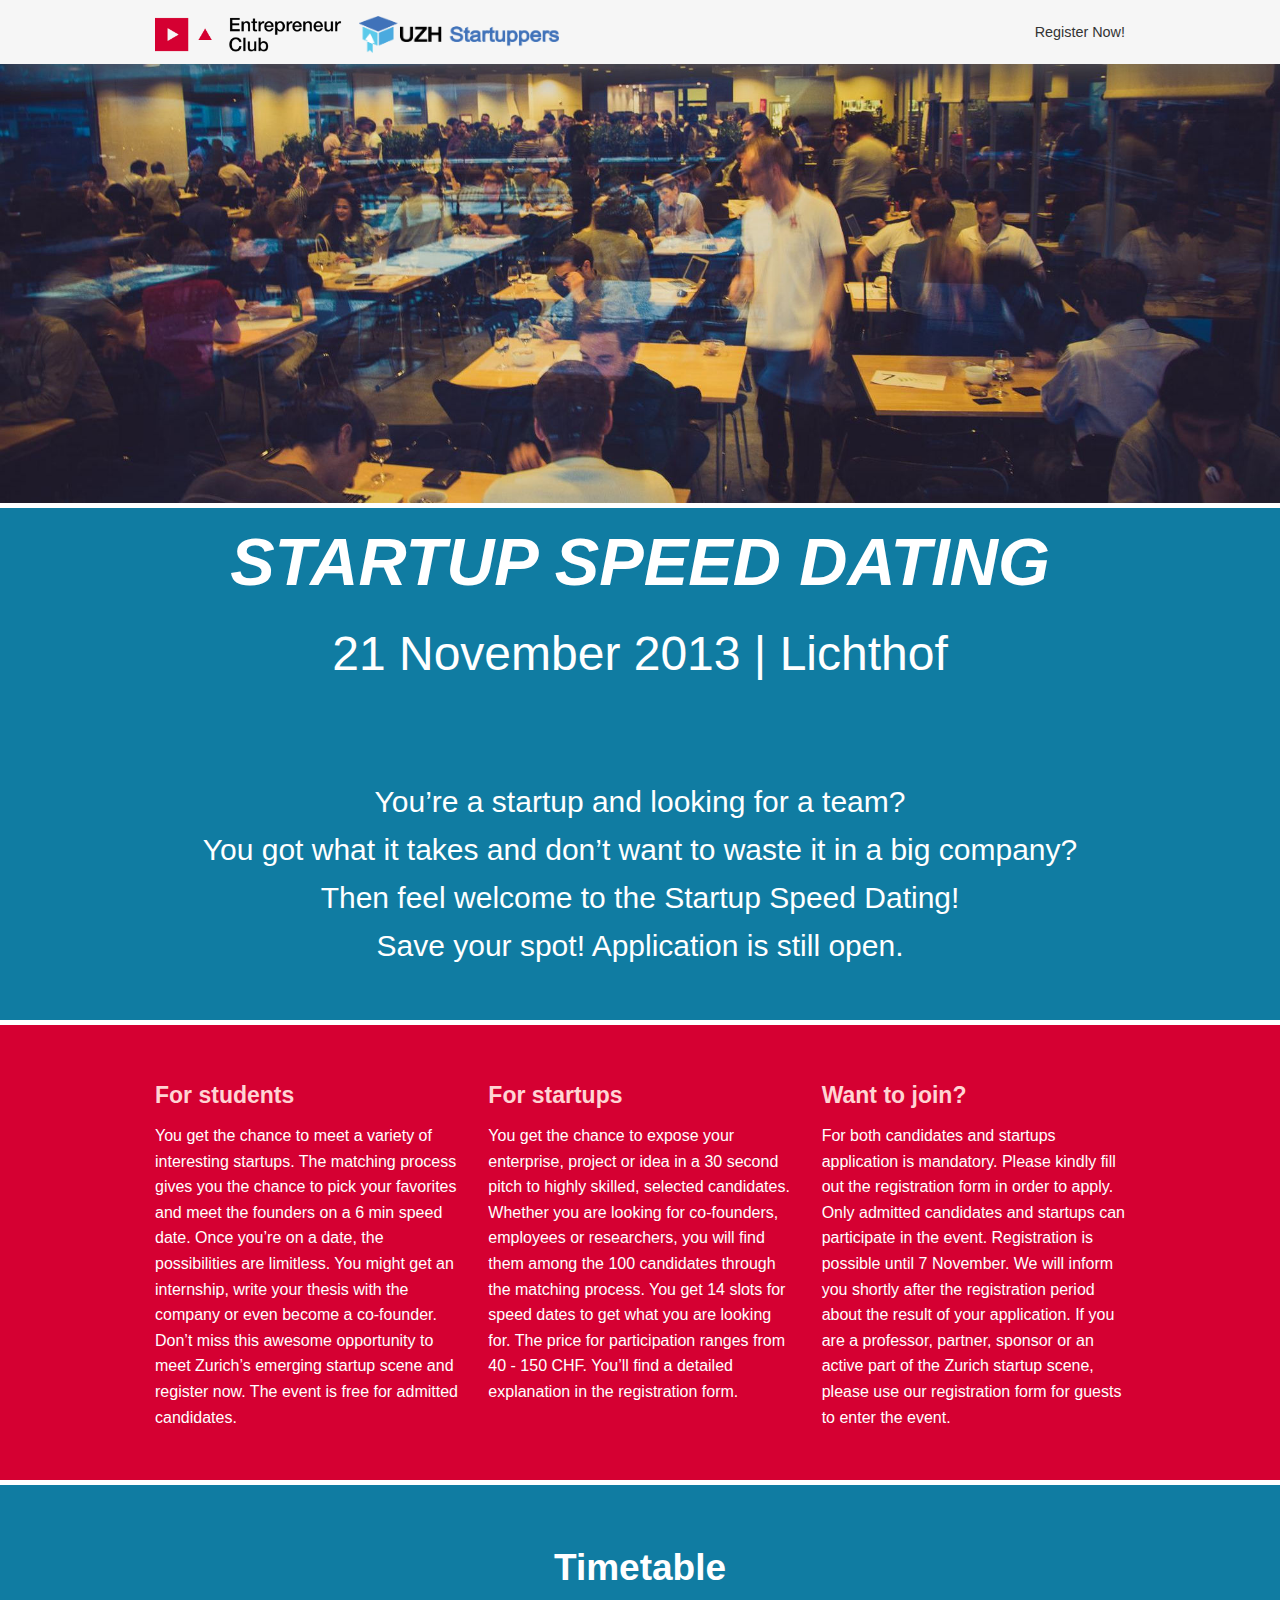
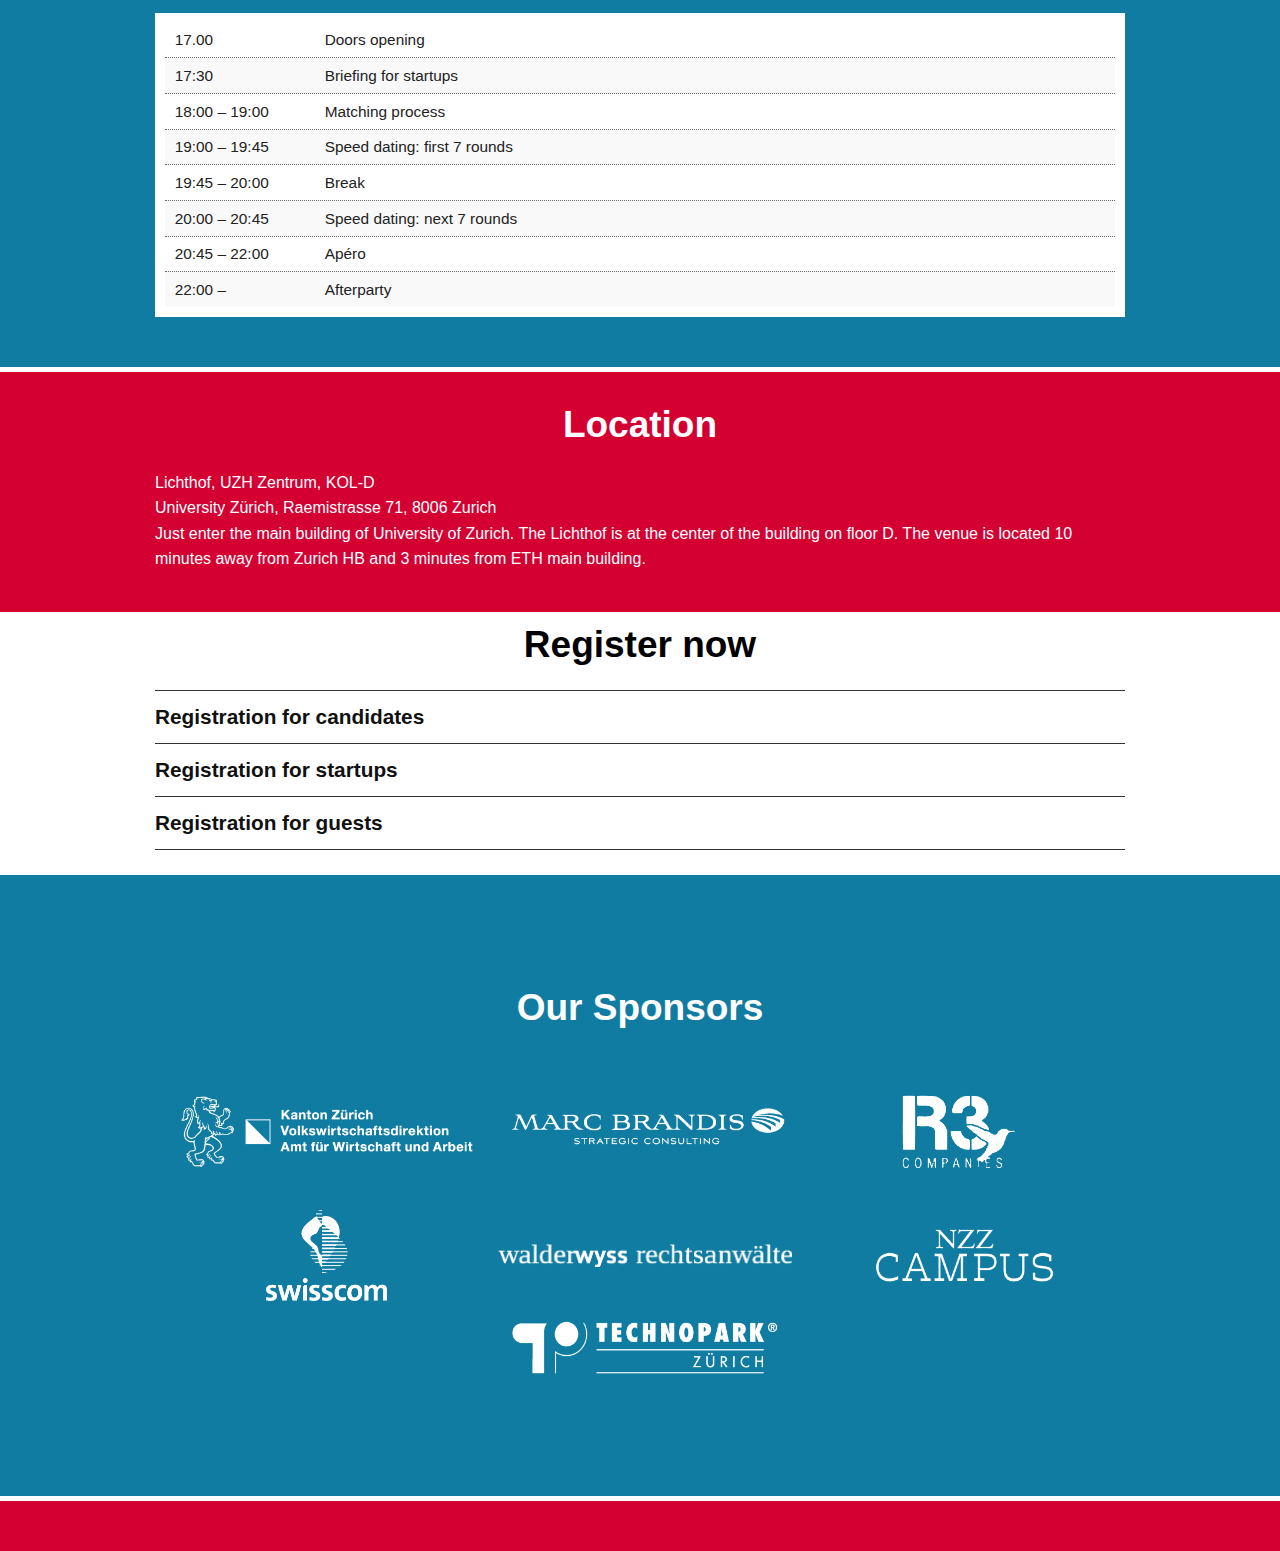
==== Startup Speed Dating.html @ fdf9bfe3 "base - last year's website" ====
<!DOCTYPE html>
<!-- saved from url=(0117)file://localhost/Users/nkobyshev/Documents/Development/Startup%20Speed%20Dating/Website/Startup%20Speed%20Dating.html -->
<html lang="en" class="skrollr skrollr-desktop"><head><meta http-equiv="Content-Type" content="text/html; charset=UTF-8">
	<meta charset="UTF-8">
	<title>Startup Speed Dating</title>
    <meta name="viewport" content="width=device-width, initial-scale=1">
    <link href="./files/css" rel="stylesheet" type="text/css">

	  <link href="./files/style.css" media="screen, projection" rel="stylesheet" type="text/css">
	  <link href="./files/screen.css" media="screen, projection" rel="stylesheet" type="text/css">
  <link href="./files/print.css" media="print" rel="stylesheet" type="text/css">
  <!--[if IE]>
      <link href="/stylesheets/ie.css" media="screen, projection" rel="stylesheet" type="text/css" />
  <![endif]-->

</head>
<body class="red-background">
    <div class="fixed" id="mainmenu-row-gray">
        <div class="row">
            <div class="large-12 columns">
                <nav class="top-bar gray-background one-line-menu">
	                <!--ul class="top-menu-grid small-block-grid-2"-->
	                <div class="top-menu-grid">
		                <ul>
							<li><h1><a href="http://www.entrepreneur-club.org/"><img class="logo" src="./files/logo.png" alt=""></a></h1></li>
							<li><h1><a href="http://www.uzh-startuppers.ch/"><img class="logo" src="./files/SU_Logo_new.png" alt=""></a></h1></li>
		                </ul>
	            	</div>
	            <!--section class="top-bar-section"-->
	                <ul class="right" id="scrolltomenu">
	                    <li>
	                    	<a href="#register">Register Now!</a>
	                    </li>
	                </ul>
	                <!--/section-->
            	</nav>
        	</div>
        </div>
    </div>
	<div class="teaser red-background">
	</div>


	<div class="superrow">
		<img src="files/ssd_cropped.jpg" width=100% alt="SSD photo">
		<div class="large-12 columns">
			<div class="title">
				<h1 style="font-size:50pt"><i>Startup Speed Dating</i></h1>
			</div>
			<div class="date">
				21 November 2013 | Lichthof
			</div>
		</div>
	</div>
	<div class="superrow teasing-more-super">
		<div class="row teasing-more blue-background">
			<div class="large-12 columns">
				<p>
					You’re a startup and looking for a team?<br>
					You got what it takes and don’t want to waste it in a big company?<br>
					Then feel welcome to the Startup Speed Dating!<br>
					Save your spot! Application is still open.
				</p>
			</div>
		</div>
	</div>
	<div class="row explanation-row">
			<div class="large-4 columns">
				<h4>For students</h4>
				<p>You get the chance to meet a variety of interesting startups. The matching process gives you the chance to pick your favorites and meet the founders on a 6 min speed date. Once you’re on a date, the possibilities are limitless. You might get an internship, write your thesis with the company or even become a co-founder. Don’t miss this awesome opportunity to meet Zurich’s emerging startup scene and register now. The event is free for admitted candidates.
				</p>
			</div>
			<div class="large-4 columns">
				<h4>For startups</h4>
				<p>
					You get the chance to expose your enterprise, project or idea in a 30 second pitch to highly skilled, selected candidates. Whether you are looking for co-founders, employees or researchers, you will find them among the 100 candidates through the matching process. You get 14 slots for speed dates to get what you are looking for. The price for participation ranges from 40 - 150 CHF. You’ll find a detailed explanation in the registration form.
				</p>
			</div>
			<div class="large-4 columns"><h4>Want to join?</h4>
				<p>
					For both candidates and startups application is mandatory. Please kindly fill out the registration form in order to apply. Only admitted candidates and startups can participate in the event. Registration is possible until 7 November. We will inform you shortly after the registration period about the result of your application. If you are a professor, partner, sponsor or an active part of the Zurich startup scene, please use our registration form for guests to enter the event.
				</p>
			</div>
	</div>

	<div class="superrow row-blue timetable">
		<div class="row">
		<div class="large-12 columns"><h2>Timetable</h2></div>
			<div class="large-12 columns">
				<table class="timetable-table">
					<tbody>		
						<tr><td>17.00</td><td>Doors opening</td></tr>
						<tr><td>17:30</td><td>Briefing for startups</td></tr>
						<tr><td>18:00 &ndash; 19:00</td><td>Matching process</td></tr>
						<tr><td>19:00 &ndash; 19:45</td><td>Speed dating: first 7 rounds</td></tr>
						<tr><td>19:45 &ndash; 20:00</td><td>Break</td></tr>
						<tr><td>20:00 &ndash; 20:45</td><td>Speed dating: next 7 rounds</td></tr>
						<tr><td>20:45 &ndash; 22:00</td><td>Apéro</td></tr>
						<tr><td>22:00 &ndash;</td><td>Afterparty</td></tr>
					</tbody>
				</table>
			</div>
		</div>
	</div>
	<div class="row timetable-row">
		<div class="large-12 columns">
			<h2>
				Location
			</h2>
			<p>
				Lichthof, UZH Zentrum, KOL-D<br>
				University Zürich, Raemistrasse 71, 8006 Zurich<br>
				Just enter the main building of University of Zurich. The Lichthof is at the center of the building on floor D. The venue is located 10 minutes away from Zurich HB and 3 minutes from ETH main building.

			</p>
		</div>
	</div>

    <section class="events-section register-super" id="events">
        <div class="row" id="register">
            <div class="large-12 columns ">
                <h2>Register now</h2>
            </div>
            <div class="large-12 columns">
                <ul class="events-nav" id="events-accordion">
                    <li>
                        <a href="#" class="toggle">
                            Registration for candidates<span class="entypo-right-open-big right"></span>
                        </a>
                        <div class="event-description large-12">
                            <iframe src="https://docs.google.com/forms/d/10zss_IvpJaOxNbuhpVlUQ2aslgVlmh44h9sASKA6pPc/viewform?embedded=true" width="100%" height="900" frameborder="0" marginheight="0" marginwidth="0">Loading...</iframe>
                        </div>
                    </li>
                    <li>
                        <a href="#" class="toggle">
                            Registration for startups<span class="entypo-right-open-big right"></span>
                        </a>
                        <div class="event-description large-12">
                            <iframe src="https://docs.google.com/forms/d/1XkVArkl1pDTIP8gUMyYRKeR48_FsV2j8qcrJqpVw-xs/viewform?embedded=true" width="100%" height="900" frameborder="0" marginheight="0" marginwidth="0">Loading...</iframe>
                        </div>
                    </li>
                    <li>
                        <a href="#" class="toggle">
                            Registration for guests<span class="entypo-right-open-big right"></span>
                        </a>
                        <div class="event-description large-12">
                            <iframe src="https://docs.google.com/forms/d/1jUVymLSJpZ0o6F2Ok78H2ZUnIYTDpMO6RHw9jpWua1U/viewform?embedded=true" width="100%" height="900" frameborder="0" marginheight="0" marginwidth="0">Loading...</iframe>
                        </div>
                    </li>
                </ul>
            </div>
        </div>
    </section>
	<div class="sponsors superrow blue-background">
		<div class="row ">
				<div class="large-12 columns">
					<h2>Our Sponsors</h2>
<!-- 					<ul class="large-grid-3 small-block-grid-3 logos-aligned">
						<li><img src="./files/Standortförderung_Logo_white.png" alt=""></li>
						<li><img src="./files/Marc_Brandis_white.png" alt=""></li>
						<li><img src="./files/R-3-companies_white.png" alt=""></li>
						<li><img src="./files/swisscom_white.png" alt=""></li>
						<li><img src="./files/walderwyss_white.png" alt=""></li>
						<li><img src="./files/NZZ_Campus_white.png" alt=""></li>
						<li><img src="./files/Technopark.png" alt=""></li>
					</ul> -->
					<div>
						<table class="simple-table">
						<tr>
						<td><img src="./files/Standortfoerderung_Logo_white.png" alt=""></td>
						<td><img src="./files/Marc_Brandis_white.png" alt=""></td>
						<td><img width="40%" src="./files/R-3-companies_white.png" alt=""></td>
						</tr>
						<tr>
						<td><img width="40%" src="./files/swisscom_white.png" alt=""></td>
						<td><img src="./files/walderwyss_white.png" alt=""></td>
						<td><img src="./files/NZZ_Campus_white.png" alt=""></td>
						</tr>
						<tr>
						<td></td>
						<td><img src="./files/Technopark.png" alt=""></td>
						<td></td>
						</tr>
						</table>
					</div>
				</div>
			</div>
	</div>

    <script type="text/javascript" src="./files/skrollr.min.js"></script>
    <script type="text/javascript" src="./files/jquery.js"></script>
    <script type="text/javascript" src="./files/foundation.js"></script>
    <script type="text/javascript" src="./files/foundation.topbar.js"></script>
    <script type="text/javascript" src="./files/tipsy.js"></script>
    <script type="text/javascript">
    $(document).ready(function() {
	    // var s = skrollr.init();
	    $(document).foundation();
    });
    $(".startup-block").tipsy();
	$(document).ready(function() {
	    var allPanels = $("#events-accordion .event-description").hide();
	    var scrollkeeperblocker = false;
	    $("#events-accordion li a.toggle").click(function(e) {       
	        $(".event-description", $(this).parent()).slideToggle();
	        return false;
	    });
	});
    </script>

<footer>
</footer>

</body>
</html>
---- files/style.css ----
@import url(http://weloveiconfonts.com/api/?family=entypo);
/* line 241, ../sass/foundation/scss/foundation/components/_global.scss */
*,
*:before,
*:after {
  -moz-box-sizing: border-box;
  -webkit-box-sizing: border-box;
  box-sizing: border-box;
}

/* line 246, ../sass/foundation/scss/foundation/components/_global.scss */
html,
body {
  font-size: 100%;
}

.simple-table td {
  width: 33%;
}

/* line 249, ../sass/foundation/scss/foundation/components/_global.scss */
body {
  background: white;
  color: #222222;
  padding: 0;
  margin: 0;
  font-family: "Source Sans Pro", Helvetica, Arial, sans-serif;
  font-weight: normal;
  font-style: normal;
  line-height: 1;
  position: relative;
  cursor: default;
}

/* line 262, ../sass/foundation/scss/foundation/components/_global.scss */
a:hover {
  cursor: pointer;
}

/* line 265, ../sass/foundation/scss/foundation/components/_global.scss */
a:focus {
  outline: none;
}

/* line 270, ../sass/foundation/scss/foundation/components/_global.scss */
img,
object,
embed {
  max-width: 100%;
  height: auto;
}

/* line 273, ../sass/foundation/scss/foundation/components/_global.scss */
object,
embed {
  height: 100%;
}

/* line 274, ../sass/foundation/scss/foundation/components/_global.scss */
img {
  -ms-interpolation-mode: bicubic;
}

/* line 280, ../sass/foundation/scss/foundation/components/_global.scss */
#map_canvas img,
#map_canvas embed,
#map_canvas object,
.map_canvas img,
.map_canvas embed,
.map_canvas object {
  max-width: none !important;
}

/* line 285, ../sass/foundation/scss/foundation/components/_global.scss */
.left {
  float: left !important;
}

/* line 286, ../sass/foundation/scss/foundation/components/_global.scss */
.right {
  float: right !important;
}

/* line 287, ../sass/foundation/scss/foundation/components/_global.scss */
.text-left {
  text-align: left !important;
}

/* line 288, ../sass/foundation/scss/foundation/components/_global.scss */
.text-right {
  text-align: right !important;
}

/* line 289, ../sass/foundation/scss/foundation/components/_global.scss */
.text-center {
  text-align: center !important;
}

/* line 290, ../sass/foundation/scss/foundation/components/_global.scss */
.text-justify {
  text-align: justify !important;
}

/* line 291, ../sass/foundation/scss/foundation/components/_global.scss */
.hide {
  display: none;
}

/* line 297, ../sass/foundation/scss/foundation/components/_global.scss */
.antialiased {
  -webkit-font-smoothing: antialiased;
}

/* line 300, ../sass/foundation/scss/foundation/components/_global.scss */
img {
  display: inline-block;
  vertical-align: middle;
}

/* line 310, ../sass/foundation/scss/foundation/components/_global.scss */
textarea {
  height: auto;
  min-height: 50px;
}

/* line 313, ../sass/foundation/scss/foundation/components/_global.scss */
select {
  width: 100%;
}

/* Grid HTML Classes */
/* line 116, ../sass/foundation/scss/foundation/components/_grid.scss */
.row {
  width: 100%;
  margin-left: auto;
  margin-right: auto;
  margin-top: 0;
  margin-bottom: 0;
  max-width: 62.5em;
  *zoom: 1;
}
/* line 121, ../sass/foundation/scss/foundation/components/_global.scss */
.row:before, .row:after {
  content: " ";
  display: table;
}
/* line 122, ../sass/foundation/scss/foundation/components/_global.scss */
.row:after {
  clear: both;
}
/* line 121, ../sass/foundation/scss/foundation/components/_grid.scss */
.row.collapse .column,
.row.collapse .columns {
  position: relative;
  padding-left: 0;
  padding-right: 0;
  float: left;
}
/* line 124, ../sass/foundation/scss/foundation/components/_grid.scss */
.row .row {
  width: auto;
  margin-left: -0.9375em;
  margin-right: -0.9375em;
  margin-top: 0;
  margin-bottom: 0;
  max-width: none;
  *zoom: 1;
}
/* line 121, ../sass/foundation/scss/foundation/components/_global.scss */
.row .row:before, .row .row:after {
  content: " ";
  display: table;
}
/* line 122, ../sass/foundation/scss/foundation/components/_global.scss */
.row .row:after {
  clear: both;
}
/* line 125, ../sass/foundation/scss/foundation/components/_grid.scss */
.row .row.collapse {
  width: auto;
  margin: 0;
  max-width: none;
  *zoom: 1;
}
/* line 121, ../sass/foundation/scss/foundation/components/_global.scss */
.row .row.collapse:before, .row .row.collapse:after {
  content: " ";
  display: table;
}
/* line 122, ../sass/foundation/scss/foundation/components/_global.scss */
.row .row.collapse:after {
  clear: both;
}

/* line 130, ../sass/foundation/scss/foundation/components/_grid.scss */
.column,
.columns {
  position: relative;
  padding-left: 0.9375em;
  padding-right: 0.9375em;
  width: 100%;
  float: left;
}

@media only screen {
  /* line 135, ../sass/foundation/scss/foundation/components/_grid.scss */
  .column,
  .columns {
    position: relative;
    padding-left: 0.9375em;
    padding-right: 0.9375em;
    float: left;
  }

  /* line 138, ../sass/foundation/scss/foundation/components/_grid.scss */
  .small-1 {
    position: relative;
    width: 8.33333%;
  }

  /* line 138, ../sass/foundation/scss/foundation/components/_grid.scss */
  .small-2 {
    position: relative;
    width: 16.66667%;
  }

  /* line 138, ../sass/foundation/scss/foundation/components/_grid.scss */
  .small-3 {
    position: relative;
    width: 25%;
  }

  /* line 138, ../sass/foundation/scss/foundation/components/_grid.scss */
  .small-4 {
    position: relative;
    width: 33.33333%;
  }

  /* line 138, ../sass/foundation/scss/foundation/components/_grid.scss */
  .small-5 {
    position: relative;
    width: 41.66667%;
  }

  /* line 138, ../sass/foundation/scss/foundation/components/_grid.scss */
  .small-6 {
    position: relative;
    width: 50%;
  }

  /* line 138, ../sass/foundation/scss/foundation/components/_grid.scss */
  .small-7 {
    position: relative;
    width: 58.33333%;
  }

  /* line 138, ../sass/foundation/scss/foundation/components/_grid.scss */
  .small-8 {
    position: relative;
    width: 66.66667%;
  }

  /* line 138, ../sass/foundation/scss/foundation/components/_grid.scss */
  .small-9 {
    position: relative;
    width: 75%;
  }

  /* line 138, ../sass/foundation/scss/foundation/components/_grid.scss */
  .small-10 {
    position: relative;
    width: 83.33333%;
  }

  /* line 138, ../sass/foundation/scss/foundation/components/_grid.scss */
  .small-11 {
    position: relative;
    width: 91.66667%;
  }

  /* line 138, ../sass/foundation/scss/foundation/components/_grid.scss */
  .small-12 {
    position: relative;
    width: 100%;
  }

  /* line 142, ../sass/foundation/scss/foundation/components/_grid.scss */
  .small-offset-0 {
    position: relative;
    margin-left: 0%;
  }

  /* line 142, ../sass/foundation/scss/foundation/components/_grid.scss */
  .small-offset-1 {
    position: relative;
    margin-left: 8.33333%;
  }

  /* line 142, ../sass/foundation/scss/foundation/components/_grid.scss */
  .small-offset-2 {
    position: relative;
    margin-left: 16.66667%;
  }

  /* line 142, ../sass/foundation/scss/foundation/components/_grid.scss */
  .small-offset-3 {
    position: relative;
    margin-left: 25%;
  }

  /* line 142, ../sass/foundation/scss/foundation/components/_grid.scss */
  .small-offset-4 {
    position: relative;
    margin-left: 33.33333%;
  }

  /* line 142, ../sass/foundation/scss/foundation/components/_grid.scss */
  .small-offset-5 {
    position: relative;
    margin-left: 41.66667%;
  }

  /* line 142, ../sass/foundation/scss/foundation/components/_grid.scss */
  .small-offset-6 {
    position: relative;
    margin-left: 50%;
  }

  /* line 142, ../sass/foundation/scss/foundation/components/_grid.scss */
  .small-offset-7 {
    position: relative;
    margin-left: 58.33333%;
  }

  /* line 142, ../sass/foundation/scss/foundation/components/_grid.scss */
  .small-offset-8 {
    position: relative;
    margin-left: 66.66667%;
  }

  /* line 142, ../sass/foundation/scss/foundation/components/_grid.scss */
  .small-offset-9 {
    position: relative;
    margin-left: 75%;
  }

  /* line 142, ../sass/foundation/scss/foundation/components/_grid.scss */
  .small-offset-10 {
    position: relative;
    margin-left: 83.33333%;
  }

  /* line 145, ../sass/foundation/scss/foundation/components/_grid.scss */
  [class*="column"] + [class*="column"]:last-child {
    float: right;
  }

  /* line 146, ../sass/foundation/scss/foundation/components/_grid.scss */
  [class*="column"] + [class*="column"].end {
    float: left;
  }

  /* line 149, ../sass/foundation/scss/foundation/components/_grid.scss */
  .column.small-centered,
  .columns.small-centered {
    position: relative;
    margin-left: auto;
    margin-right: auto;
    float: none !important;
  }
}
/* Styles for screens that are atleast 768px; */
@media only screen and (min-width: 768px) {
  /* line 156, ../sass/foundation/scss/foundation/components/_grid.scss */
  .large-1 {
    position: relative;
    width: 8.33333%;
  }

  /* line 156, ../sass/foundation/scss/foundation/components/_grid.scss */
  .large-2 {
    position: relative;
    width: 16.66667%;
  }

  /* line 156, ../sass/foundation/scss/foundation/components/_grid.scss */
  .large-3 {
    position: relative;
    width: 25%;
  }

  /* line 156, ../sass/foundation/scss/foundation/components/_grid.scss */
  .large-4 {
    position: relative;
    width: 33.33333%;
  }

  /* line 156, ../sass/foundation/scss/foundation/components/_grid.scss */
  .large-5 {
    position: relative;
    width: 41.66667%;
  }

  /* line 156, ../sass/foundation/scss/foundation/components/_grid.scss */
  .large-6 {
    position: relative;
    width: 50%;
  }

  /* line 156, ../sass/foundation/scss/foundation/components/_grid.scss */
  .large-7 {
    position: relative;
    width: 58.33333%;
  }

  /* line 156, ../sass/foundation/scss/foundation/components/_grid.scss */
  .large-8 {
    position: relative;
    width: 66.66667%;
  }

  /* line 156, ../sass/foundation/scss/foundation/components/_grid.scss */
  .large-9 {
    position: relative;
    width: 75%;
  }

  /* line 156, ../sass/foundation/scss/foundation/components/_grid.scss */
  .large-10 {
    position: relative;
    width: 83.33333%;
  }

  /* line 156, ../sass/foundation/scss/foundation/components/_grid.scss */
  .large-11 {
    position: relative;
    width: 91.66667%;
  }

  /* line 156, ../sass/foundation/scss/foundation/components/_grid.scss */
  .large-12 {
    position: relative;
    width: 100%;
  }

  /* line 160, ../sass/foundation/scss/foundation/components/_grid.scss */
  .row .large-offset-0 {
    position: relative;
    margin-left: 0%;
  }

  /* line 160, ../sass/foundation/scss/foundation/components/_grid.scss */
  .row .large-offset-1 {
    position: relative;
    margin-left: 8.33333%;
  }

  /* line 160, ../sass/foundation/scss/foundation/components/_grid.scss */
  .row .large-offset-2 {
    position: relative;
    margin-left: 16.66667%;
  }

  /* line 160, ../sass/foundation/scss/foundation/components/_grid.scss */
  .row .large-offset-3 {
    position: relative;
    margin-left: 25%;
  }

  /* line 160, ../sass/foundation/scss/foundation/components/_grid.scss */
  .row .large-offset-4 {
    position: relative;
    margin-left: 33.33333%;
  }

  /* line 160, ../sass/foundation/scss/foundation/components/_grid.scss */
  .row .large-offset-5 {
    position: relative;
    margin-left: 41.66667%;
  }

  /* line 160, ../sass/foundation/scss/foundation/components/_grid.scss */
  .row .large-offset-6 {
    position: relative;
    margin-left: 50%;
  }

  /* line 160, ../sass/foundation/scss/foundation/components/_grid.scss */
  .row .large-offset-7 {
    position: relative;
    margin-left: 58.33333%;
  }

  /* line 160, ../sass/foundation/scss/foundation/components/_grid.scss */
  .row .large-offset-8 {
    position: relative;
    margin-left: 66.66667%;
  }

  /* line 160, ../sass/foundation/scss/foundation/components/_grid.scss */
  .row .large-offset-9 {
    position: relative;
    margin-left: 75%;
  }

  /* line 160, ../sass/foundation/scss/foundation/components/_grid.scss */
  .row .large-offset-10 {
    position: relative;
    margin-left: 83.33333%;
  }

  /* line 160, ../sass/foundation/scss/foundation/components/_grid.scss */
  .row .large-offset-11 {
    position: relative;
    margin-left: 91.66667%;
  }

  /* line 164, ../sass/foundation/scss/foundation/components/_grid.scss */
  .push-1 {
    position: relative;
    left: 8.33333%;
    right: auto;
  }

  /* line 165, ../sass/foundation/scss/foundation/components/_grid.scss */
  .pull-1 {
    position: relative;
    right: 8.33333%;
    left: auto;
  }

  /* line 164, ../sass/foundation/scss/foundation/components/_grid.scss */
  .push-2 {
    position: relative;
    left: 16.66667%;
    right: auto;
  }

  /* line 165, ../sass/foundation/scss/foundation/components/_grid.scss */
  .pull-2 {
    position: relative;
    right: 16.66667%;
    left: auto;
  }

  /* line 164, ../sass/foundation/scss/foundation/components/_grid.scss */
  .push-3 {
    position: relative;
    left: 25%;
    right: auto;
  }

  /* line 165, ../sass/foundation/scss/foundation/components/_grid.scss */
  .pull-3 {
    position: relative;
    right: 25%;
    left: auto;
  }

  /* line 164, ../sass/foundation/scss/foundation/components/_grid.scss */
  .push-4 {
    position: relative;
    left: 33.33333%;
    right: auto;
  }

  /* line 165, ../sass/foundation/scss/foundation/components/_grid.scss */
  .pull-4 {
    position: relative;
    right: 33.33333%;
    left: auto;
  }

  /* line 164, ../sass/foundation/scss/foundation/components/_grid.scss */
  .push-5 {
    position: relative;
    left: 41.66667%;
    right: auto;
  }

  /* line 165, ../sass/foundation/scss/foundation/components/_grid.scss */
  .pull-5 {
    position: relative;
    right: 41.66667%;
    left: auto;
  }

  /* line 164, ../sass/foundation/scss/foundation/components/_grid.scss */
  .push-6 {
    position: relative;
    left: 50%;
    right: auto;
  }

  /* line 165, ../sass/foundation/scss/foundation/components/_grid.scss */
  .pull-6 {
    position: relative;
    right: 50%;
    left: auto;
  }

  /* line 164, ../sass/foundation/scss/foundation/components/_grid.scss */
  .push-7 {
    position: relative;
    left: 58.33333%;
    right: auto;
  }

  /* line 165, ../sass/foundation/scss/foundation/components/_grid.scss */
  .pull-7 {
    position: relative;
    right: 58.33333%;
    left: auto;
  }

  /* line 164, ../sass/foundation/scss/foundation/components/_grid.scss */
  .push-8 {
    position: relative;
    left: 66.66667%;
    right: auto;
  }

  /* line 165, ../sass/foundation/scss/foundation/components/_grid.scss */
  .pull-8 {
    position: relative;
    right: 66.66667%;
    left: auto;
  }

  /* line 164, ../sass/foundation/scss/foundation/components/_grid.scss */
  .push-9 {
    position: relative;
    left: 75%;
    right: auto;
  }

  /* line 165, ../sass/foundation/scss/foundation/components/_grid.scss */
  .pull-9 {
    position: relative;
    right: 75%;
    left: auto;
  }

  /* line 164, ../sass/foundation/scss/foundation/components/_grid.scss */
  .push-10 {
    position: relative;
    left: 83.33333%;
    right: auto;
  }

  /* line 165, ../sass/foundation/scss/foundation/components/_grid.scss */
  .pull-10 {
    position: relative;
    right: 83.33333%;
    left: auto;
  }

  /* line 164, ../sass/foundation/scss/foundation/components/_grid.scss */
  .push-11 {
    position: relative;
    left: 91.66667%;
    right: auto;
  }

  /* line 165, ../sass/foundation/scss/foundation/components/_grid.scss */
  .pull-11 {
    position: relative;
    right: 91.66667%;
    left: auto;
  }

  /* line 169, ../sass/foundation/scss/foundation/components/_grid.scss */
  .column.large-centered,
  .columns.large-centered {
    position: relative;
    margin-left: auto;
    margin-right: auto;
    float: none !important;
  }

  /* line 172, ../sass/foundation/scss/foundation/components/_grid.scss */
  .column.large-uncentered,
  .columns.large-uncentered {
    margin-left: 0;
    margin-right: 0;
    float: left !important;
  }

  /* line 179, ../sass/foundation/scss/foundation/components/_grid.scss */
  .column.large-uncentered.opposite,
  .columns.large-uncentered.opposite {
    float: right !important;
  }
}
/* Foundation Visibility HTML Classes */
/* line 11, ../sass/foundation/scss/foundation/components/_visibility.scss */
.show-for-small,
.show-for-medium-down,
.show-for-large-down {
  display: inherit !important;
}

/* line 17, ../sass/foundation/scss/foundation/components/_visibility.scss */
.show-for-medium,
.show-for-medium-up,
.show-for-large,
.show-for-large-up,
.show-for-xlarge {
  display: none !important;
}

/* line 23, ../sass/foundation/scss/foundation/components/_visibility.scss */
.hide-for-medium,
.hide-for-medium-up,
.hide-for-large,
.hide-for-large-up,
.hide-for-xlarge {
  display: inherit !important;
}

/* line 27, ../sass/foundation/scss/foundation/components/_visibility.scss */
.hide-for-small,
.hide-for-medium-down,
.hide-for-large-down {
  display: none !important;
}

/* Specific visilbity for tables */
/* line 38, ../sass/foundation/scss/foundation/components/_visibility.scss */
table.show-for-small, table.show-for-medium-down, table.show-for-large-down, table.hide-for-medium, table.hide-for-medium-up, table.hide-for-large, table.hide-for-large-up, table.hide-for-xlarge {
  display: table;
}

/* line 48, ../sass/foundation/scss/foundation/components/_visibility.scss */
thead.show-for-small, thead.show-for-medium-down, thead.show-for-large-down, thead.hide-for-medium, thead.hide-for-medium-up, thead.hide-for-large, thead.hide-for-large-up, thead.hide-for-xlarge {
  display: table-header-group !important;
}

/* line 58, ../sass/foundation/scss/foundation/components/_visibility.scss */
tbody.show-for-small, tbody.show-for-medium-down, tbody.show-for-large-down, tbody.hide-for-medium, tbody.hide-for-medium-up, tbody.hide-for-large, tbody.hide-for-large-up, tbody.hide-for-xlarge {
  display: table-row-group !important;
}

/* line 68, ../sass/foundation/scss/foundation/components/_visibility.scss */
tr.show-for-small, tr.show-for-medium-down, tr.show-for-large-down, tr.hide-for-medium, tr.hide-for-medium-up, tr.hide-for-large, tr.hide-for-large-up, tr.hide-for-xlarge {
  display: table-row !important;
}

/* line 79, ../sass/foundation/scss/foundation/components/_visibility.scss */
td.show-for-small, td.show-for-medium-down, td.show-for-large-down, td.hide-for-medium, td.hide-for-medium-up, td.hide-for-large, td.hide-for-large-up, td.hide-for-xlarge,
th.show-for-small,
th.show-for-medium-down,
th.show-for-large-down,
th.hide-for-medium,
th.hide-for-medium-up,
th.hide-for-large,
th.hide-for-large-up,
th.hide-for-xlarge {
  display: table-cell !important;
}

/* Medium Displays: 768px - 1279px */
@media only screen and (min-width: 768px) {
  /* line 85, ../sass/foundation/scss/foundation/components/_visibility.scss */
  .show-for-medium,
  .show-for-medium-up {
    display: inherit !important;
  }

  /* line 87, ../sass/foundation/scss/foundation/components/_visibility.scss */
  .show-for-small {
    display: none !important;
  }

  /* line 89, ../sass/foundation/scss/foundation/components/_visibility.scss */
  .hide-for-small {
    display: inherit !important;
  }

  /* line 92, ../sass/foundation/scss/foundation/components/_visibility.scss */
  .hide-for-medium,
  .hide-for-medium-up {
    display: none !important;
  }

  /* Specific visilbity for tables */
  /* line 98, ../sass/foundation/scss/foundation/components/_visibility.scss */
  table.show-for-medium, table.show-for-medium-up, table.hide-for-small {
    display: table;
  }

  /* line 103, ../sass/foundation/scss/foundation/components/_visibility.scss */
  thead.show-for-medium, thead.show-for-medium-up, thead.hide-for-small {
    display: table-header-group !important;
  }

  /* line 108, ../sass/foundation/scss/foundation/components/_visibility.scss */
  tbody.show-for-medium, tbody.show-for-medium-up, tbody.hide-for-small {
    display: table-row-group !important;
  }

  /* line 113, ../sass/foundation/scss/foundation/components/_visibility.scss */
  tr.show-for-medium, tr.show-for-medium-up, tr.hide-for-small {
    display: table-row !important;
  }

  /* line 119, ../sass/foundation/scss/foundation/components/_visibility.scss */
  td.show-for-medium, td.show-for-medium-up, td.hide-for-small,
  th.show-for-medium,
  th.show-for-medium-up,
  th.hide-for-small {
    display: table-cell !important;
  }
}
/* Large Displays: 1280px - 1440px */
@media only screen and (min-width: 1280px) {
  /* line 126, ../sass/foundation/scss/foundation/components/_visibility.scss */
  .show-for-large,
  .show-for-large-up {
    display: inherit !important;
  }

  /* line 129, ../sass/foundation/scss/foundation/components/_visibility.scss */
  .show-for-medium,
  .show-for-medium-down {
    display: none !important;
  }

  /* line 132, ../sass/foundation/scss/foundation/components/_visibility.scss */
  .hide-for-medium,
  .hide-for-medium-down {
    display: inherit !important;
  }

  /* line 135, ../sass/foundation/scss/foundation/components/_visibility.scss */
  .hide-for-large,
  .hide-for-large-up {
    display: none !important;
  }

  /* Specific visilbity for tables */
  /* line 142, ../sass/foundation/scss/foundation/components/_visibility.scss */
  table.show-for-large, table.show-for-large-up, table.hide-for-medium, table.hide-for-medium-down {
    display: table;
  }

  /* line 148, ../sass/foundation/scss/foundation/components/_visibility.scss */
  thead.show-for-large, thead.show-for-large-up, thead.hide-for-medium, thead.hide-for-medium-down {
    display: table-header-group !important;
  }

  /* line 154, ../sass/foundation/scss/foundation/components/_visibility.scss */
  tbody.show-for-large, tbody.show-for-large-up, tbody.hide-for-medium, tbody.hide-for-medium-down {
    display: table-row-group !important;
  }

  /* line 160, ../sass/foundation/scss/foundation/components/_visibility.scss */
  tr.show-for-large, tr.show-for-large-up, tr.hide-for-medium, tr.hide-for-medium-down {
    display: table-row !important;
  }

  /* line 167, ../sass/foundation/scss/foundation/components/_visibility.scss */
  td.show-for-large, td.show-for-large-up, td.hide-for-medium, td.hide-for-medium-down,
  th.show-for-large,
  th.show-for-large-up,
  th.hide-for-medium,
  th.hide-for-medium-down {
    display: table-cell !important;
  }
}
/* X-Large Displays: 1400px and up */
@media only screen and (min-width: 1440px) {
  /* line 173, ../sass/foundation/scss/foundation/components/_visibility.scss */
  .show-for-xlarge {
    display: inherit !important;
  }

  /* line 176, ../sass/foundation/scss/foundation/components/_visibility.scss */
  .show-for-large,
  .show-for-large-down {
    display: none !important;
  }

  /* line 179, ../sass/foundation/scss/foundation/components/_visibility.scss */
  .hide-for-large,
  .hide-for-large-down {
    display: inherit !important;
  }

  /* line 181, ../sass/foundation/scss/foundation/components/_visibility.scss */
  .hide-for-xlarge {
    display: none !important;
  }

  /* Specific visilbity for tables */
  /* line 187, ../sass/foundation/scss/foundation/components/_visibility.scss */
  table.show-for-xlarge, table.hide-for-large, table.hide-for-large-down {
    display: table;
  }

  /* line 192, ../sass/foundation/scss/foundation/components/_visibility.scss */
  thead.show-for-xlarge, thead.hide-for-large, thead.hide-for-large-down {
    display: table-header-group !important;
  }

  /* line 197, ../sass/foundation/scss/foundation/components/_visibility.scss */
  tbody.show-for-xlarge, tbody.hide-for-large, tbody.hide-for-large-down {
    display: table-row-group !important;
  }

  /* line 202, ../sass/foundation/scss/foundation/components/_visibility.scss */
  tr.show-for-xlarge, tr.hide-for-large, tr.hide-for-large-down {
    display: table-row !important;
  }

  /* line 208, ../sass/foundation/scss/foundation/components/_visibility.scss */
  td.show-for-xlarge, td.hide-for-large, td.hide-for-large-down,
  th.show-for-xlarge,
  th.hide-for-large,
  th.hide-for-large-down {
    display: table-cell !important;
  }
}
/* Orientation targeting */
/* line 215, ../sass/foundation/scss/foundation/components/_visibility.scss */
.show-for-landscape,
.hide-for-portrait {
  display: inherit !important;
}

/* line 217, ../sass/foundation/scss/foundation/components/_visibility.scss */
.hide-for-landscape,
.show-for-portrait {
  display: none !important;
}

/* Specific visilbity for tables */
/* line 222, ../sass/foundation/scss/foundation/components/_visibility.scss */
table.hide-for-landscape, table.show-for-portrait {
  display: table;
}

/* line 226, ../sass/foundation/scss/foundation/components/_visibility.scss */
thead.hide-for-landscape, thead.show-for-portrait {
  display: table-header-group !important;
}

/* line 230, ../sass/foundation/scss/foundation/components/_visibility.scss */
tbody.hide-for-landscape, tbody.show-for-portrait {
  display: table-row-group !important;
}

/* line 234, ../sass/foundation/scss/foundation/components/_visibility.scss */
tr.hide-for-landscape, tr.show-for-portrait {
  display: table-row !important;
}

/* line 239, ../sass/foundation/scss/foundation/components/_visibility.scss */
td.hide-for-landscape, td.show-for-portrait,
th.hide-for-landscape,
th.show-for-portrait {
  display: table-cell !important;
}

@media only screen and (orientation: landscape) {
  /* line 244, ../sass/foundation/scss/foundation/components/_visibility.scss */
  .show-for-landscape,
  .hide-for-portrait {
    display: inherit !important;
  }

  /* line 246, ../sass/foundation/scss/foundation/components/_visibility.scss */
  .hide-for-landscape,
  .show-for-portrait {
    display: none !important;
  }

  /* Specific visilbity for tables */
  /* line 251, ../sass/foundation/scss/foundation/components/_visibility.scss */
  table.show-for-landscape, table.hide-for-portrait {
    display: table;
  }

  /* line 255, ../sass/foundation/scss/foundation/components/_visibility.scss */
  thead.show-for-landscape, thead.hide-for-portrait {
    display: table-header-group !important;
  }

  /* line 259, ../sass/foundation/scss/foundation/components/_visibility.scss */
  tbody.show-for-landscape, tbody.hide-for-portrait {
    display: table-row-group !important;
  }

  /* line 263, ../sass/foundation/scss/foundation/components/_visibility.scss */
  tr.show-for-landscape, tr.hide-for-portrait {
    display: table-row !important;
  }

  /* line 268, ../sass/foundation/scss/foundation/components/_visibility.scss */
  td.show-for-landscape, td.hide-for-portrait,
  th.show-for-landscape,
  th.hide-for-portrait {
    display: table-cell !important;
  }
}
@media only screen and (orientation: portrait) {
  /* line 274, ../sass/foundation/scss/foundation/components/_visibility.scss */
  .show-for-portrait,
  .hide-for-landscape {
    display: inherit !important;
  }

  /* line 276, ../sass/foundation/scss/foundation/components/_visibility.scss */
  .hide-for-portrait,
  .show-for-landscape {
    display: none !important;
  }

  /* Specific visilbity for tables */
  /* line 281, ../sass/foundation/scss/foundation/components/_visibility.scss */
  table.show-for-portrait, table.hide-for-landscape {
    display: table;
  }

  /* line 285, ../sass/foundation/scss/foundation/components/_visibility.scss */
  thead.show-for-portrait, thead.hide-for-landscape {
    display: table-header-group !important;
  }

  /* line 289, ../sass/foundation/scss/foundation/components/_visibility.scss */
  tbody.show-for-portrait, tbody.hide-for-landscape {
    display: table-row-group !important;
  }

  /* line 293, ../sass/foundation/scss/foundation/components/_visibility.scss */
  tr.show-for-portrait, tr.hide-for-landscape {
    display: table-row !important;
  }

  /* line 298, ../sass/foundation/scss/foundation/components/_visibility.scss */
  td.show-for-portrait, td.hide-for-landscape,
  th.show-for-portrait,
  th.hide-for-landscape {
    display: table-cell !important;
  }
}
/* Touch-enabled device targeting */
/* line 303, ../sass/foundation/scss/foundation/components/_visibility.scss */
.show-for-touch {
  display: none !important;
}

/* line 304, ../sass/foundation/scss/foundation/components/_visibility.scss */
.hide-for-touch {
  display: inherit !important;
}

/* line 305, ../sass/foundation/scss/foundation/components/_visibility.scss */
.touch .show-for-touch {
  display: inherit !important;
}

/* line 306, ../sass/foundation/scss/foundation/components/_visibility.scss */
.touch .hide-for-touch {
  display: none !important;
}

/* Specific visilbity for tables */
/* line 309, ../sass/foundation/scss/foundation/components/_visibility.scss */
table.hide-for-touch {
  display: table;
}

/* line 310, ../sass/foundation/scss/foundation/components/_visibility.scss */
.touch table.show-for-touch {
  display: table;
}

/* line 311, ../sass/foundation/scss/foundation/components/_visibility.scss */
thead.hide-for-touch {
  display: table-header-group !important;
}

/* line 312, ../sass/foundation/scss/foundation/components/_visibility.scss */
.touch thead.show-for-touch {
  display: table-header-group !important;
}

/* line 313, ../sass/foundation/scss/foundation/components/_visibility.scss */
tbody.hide-for-touch {
  display: table-row-group !important;
}

/* line 314, ../sass/foundation/scss/foundation/components/_visibility.scss */
.touch tbody.show-for-touch {
  display: table-row-group !important;
}

/* line 315, ../sass/foundation/scss/foundation/components/_visibility.scss */
tr.hide-for-touch {
  display: table-row !important;
}

/* line 316, ../sass/foundation/scss/foundation/components/_visibility.scss */
.touch tr.show-for-touch {
  display: table-row !important;
}

/* line 317, ../sass/foundation/scss/foundation/components/_visibility.scss */
td.hide-for-touch {
  display: table-cell !important;
}

/* line 318, ../sass/foundation/scss/foundation/components/_visibility.scss */
.touch td.show-for-touch {
  display: table-cell !important;
}

/* line 319, ../sass/foundation/scss/foundation/components/_visibility.scss */
th.hide-for-touch {
  display: table-cell !important;
}

/* line 320, ../sass/foundation/scss/foundation/components/_visibility.scss */
.touch th.show-for-touch {
  display: table-cell !important;
}

/* Foundation Block Grids for below small breakpoint */
@media only screen {
  /* line 50, ../sass/foundation/scss/foundation/components/_block-grid.scss */
  [class*="block-grid-"] {
    display: block;
    padding: 0;
    margin: 0 -0.625em;
    *zoom: 1;
  }
  /* line 121, ../sass/foundation/scss/foundation/components/_global.scss */
  [class*="block-grid-"]:before, [class*="block-grid-"]:after {
    content: " ";
    display: table;
  }
  /* line 122, ../sass/foundation/scss/foundation/components/_global.scss */
  [class*="block-grid-"]:after {
    clear: both;
  }
  /* line 27, ../sass/foundation/scss/foundation/components/_block-grid.scss */
  [class*="block-grid-"] > li {
    display: inline;
    height: auto;
    float: left;
    padding: 0 0.625em 1.25em;
  }

  /* line 36, ../sass/foundation/scss/foundation/components/_block-grid.scss */
  .small-block-grid-1 > li {
    width: 100%;
    padding: 0 0.625em 1.25em;
  }
  /* line 40, ../sass/foundation/scss/foundation/components/_block-grid.scss */
  .small-block-grid-1 > li:nth-of-type(n) {
    clear: none;
  }
  /* line 41, ../sass/foundation/scss/foundation/components/_block-grid.scss */
  .small-block-grid-1 > li:nth-of-type(1n+1) {
    clear: both;
  }

  /* line 36, ../sass/foundation/scss/foundation/components/_block-grid.scss */
  .small-block-grid-2 > li {
    width: 50%;
    padding: 0 0.625em 1.25em;
  }
  /* line 40, ../sass/foundation/scss/foundation/components/_block-grid.scss */
  .small-block-grid-2 > li:nth-of-type(n) {
    clear: none;
  }
  /* line 41, ../sass/foundation/scss/foundation/components/_block-grid.scss */
  .small-block-grid-2 > li:nth-of-type(2n+1) {
    clear: both;
  }

  /* line 36, ../sass/foundation/scss/foundation/components/_block-grid.scss */
  .small-block-grid-3 > li {
    width: 33.33333%;
    padding: 0 0.625em 1.25em;
  }
  /* line 40, ../sass/foundation/scss/foundation/components/_block-grid.scss */
  .small-block-grid-3 > li:nth-of-type(n) {
    clear: none;
  }
  /* line 41, ../sass/foundation/scss/foundation/components/_block-grid.scss */
  .small-block-grid-3 > li:nth-of-type(3n+1) {
    clear: both;
  }

  /* line 36, ../sass/foundation/scss/foundation/components/_block-grid.scss */
  .small-block-grid-4 > li {
    width: 25%;
    padding: 0 0.625em 1.25em;
  }
  /* line 40, ../sass/foundation/scss/foundation/components/_block-grid.scss */
  .small-block-grid-4 > li:nth-of-type(n) {
    clear: none;
  }
  /* line 41, ../sass/foundation/scss/foundation/components/_block-grid.scss */
  .small-block-grid-4 > li:nth-of-type(4n+1) {
    clear: both;
  }

  /* line 36, ../sass/foundation/scss/foundation/components/_block-grid.scss */
  .small-block-grid-5 > li {
    width: 20%;
    padding: 0 0.625em 1.25em;
  }
  /* line 40, ../sass/foundation/scss/foundation/components/_block-grid.scss */
  .small-block-grid-5 > li:nth-of-type(n) {
    clear: none;
  }
  /* line 41, ../sass/foundation/scss/foundation/components/_block-grid.scss */
  .small-block-grid-5 > li:nth-of-type(5n+1) {
    clear: both;
  }

  /* line 36, ../sass/foundation/scss/foundation/components/_block-grid.scss */
  .small-block-grid-6 > li {
    width: 16.66667%;
    padding: 0 0.625em 1.25em;
  }
  /* line 40, ../sass/foundation/scss/foundation/components/_block-grid.scss */
  .small-block-grid-6 > li:nth-of-type(n) {
    clear: none;
  }
  /* line 41, ../sass/foundation/scss/foundation/components/_block-grid.scss */
  .small-block-grid-6 > li:nth-of-type(6n+1) {
    clear: both;
  }

  /* line 36, ../sass/foundation/scss/foundation/components/_block-grid.scss */
  .small-block-grid-7 > li {
    width: 14.28571%;
    padding: 0 0.625em 1.25em;
  }
  /* line 40, ../sass/foundation/scss/foundation/components/_block-grid.scss */
  .small-block-grid-7 > li:nth-of-type(n) {
    clear: none;
  }
  /* line 41, ../sass/foundation/scss/foundation/components/_block-grid.scss */
  .small-block-grid-7 > li:nth-of-type(7n+1) {
    clear: both;
  }

  /* line 36, ../sass/foundation/scss/foundation/components/_block-grid.scss */
  .small-block-grid-8 > li {
    width: 12.5%;
    padding: 0 0.625em 1.25em;
  }
  /* line 40, ../sass/foundation/scss/foundation/components/_block-grid.scss */
  .small-block-grid-8 > li:nth-of-type(n) {
    clear: none;
  }
  /* line 41, ../sass/foundation/scss/foundation/components/_block-grid.scss */
  .small-block-grid-8 > li:nth-of-type(8n+1) {
    clear: both;
  }

  /* line 36, ../sass/foundation/scss/foundation/components/_block-grid.scss */
  .small-block-grid-9 > li {
    width: 11.11111%;
    padding: 0 0.625em 1.25em;
  }
  /* line 40, ../sass/foundation/scss/foundation/components/_block-grid.scss */
  .small-block-grid-9 > li:nth-of-type(n) {
    clear: none;
  }
  /* line 41, ../sass/foundation/scss/foundation/components/_block-grid.scss */
  .small-block-grid-9 > li:nth-of-type(9n+1) {
    clear: both;
  }

  /* line 36, ../sass/foundation/scss/foundation/components/_block-grid.scss */
  .small-block-grid-10 > li {
    width: 10%;
    padding: 0 0.625em 1.25em;
  }
  /* line 40, ../sass/foundation/scss/foundation/components/_block-grid.scss */
  .small-block-grid-10 > li:nth-of-type(n) {
    clear: none;
  }
  /* line 41, ../sass/foundation/scss/foundation/components/_block-grid.scss */
  .small-block-grid-10 > li:nth-of-type(10n+1) {
    clear: both;
  }

  /* line 36, ../sass/foundation/scss/foundation/components/_block-grid.scss */
  .small-block-grid-11 > li {
    width: 9.09091%;
    padding: 0 0.625em 1.25em;
  }
  /* line 40, ../sass/foundation/scss/foundation/components/_block-grid.scss */
  .small-block-grid-11 > li:nth-of-type(n) {
    clear: none;
  }
  /* line 41, ../sass/foundation/scss/foundation/components/_block-grid.scss */
  .small-block-grid-11 > li:nth-of-type(11n+1) {
    clear: both;
  }

  /* line 36, ../sass/foundation/scss/foundation/components/_block-grid.scss */
  .small-block-grid-12 > li {
    width: 8.33333%;
    padding: 0 0.625em 1.25em;
  }
  /* line 40, ../sass/foundation/scss/foundation/components/_block-grid.scss */
  .small-block-grid-12 > li:nth-of-type(n) {
    clear: none;
  }
  /* line 41, ../sass/foundation/scss/foundation/components/_block-grid.scss */
  .small-block-grid-12 > li:nth-of-type(12n+1) {
    clear: both;
  }
}
/* Foundation Block Grids for above small breakpoint */
@media only screen and (min-width: 768px) {
  /* Remove small grid clearing */
  /* line 63, ../sass/foundation/scss/foundation/components/_block-grid.scss */
  .small-block-grid-1 > li:nth-of-type(1n+1) {
    clear: none;
  }

  /* line 63, ../sass/foundation/scss/foundation/components/_block-grid.scss */
  .small-block-grid-2 > li:nth-of-type(2n+1) {
    clear: none;
  }

  /* line 63, ../sass/foundation/scss/foundation/components/_block-grid.scss */
  .small-block-grid-3 > li:nth-of-type(3n+1) {
    clear: none;
  }

  /* line 63, ../sass/foundation/scss/foundation/components/_block-grid.scss */
  .small-block-grid-4 > li:nth-of-type(4n+1) {
    clear: none;
  }

  /* line 63, ../sass/foundation/scss/foundation/components/_block-grid.scss */
  .small-block-grid-5 > li:nth-of-type(5n+1) {
    clear: none;
  }

  /* line 63, ../sass/foundation/scss/foundation/components/_block-grid.scss */
  .small-block-grid-6 > li:nth-of-type(6n+1) {
    clear: none;
  }

  /* line 63, ../sass/foundation/scss/foundation/components/_block-grid.scss */
  .small-block-grid-7 > li:nth-of-type(7n+1) {
    clear: none;
  }

  /* line 63, ../sass/foundation/scss/foundation/components/_block-grid.scss */
  .small-block-grid-8 > li:nth-of-type(8n+1) {
    clear: none;
  }

  /* line 63, ../sass/foundation/scss/foundation/components/_block-grid.scss */
  .small-block-grid-9 > li:nth-of-type(9n+1) {
    clear: none;
  }

  /* line 63, ../sass/foundation/scss/foundation/components/_block-grid.scss */
  .small-block-grid-10 > li:nth-of-type(10n+1) {
    clear: none;
  }

  /* line 63, ../sass/foundation/scss/foundation/components/_block-grid.scss */
  .small-block-grid-11 > li:nth-of-type(11n+1) {
    clear: none;
  }

  /* line 63, ../sass/foundation/scss/foundation/components/_block-grid.scss */
  .small-block-grid-12 > li:nth-of-type(12n+1) {
    clear: none;
  }

  /* line 36, ../sass/foundation/scss/foundation/components/_block-grid.scss */
  .large-block-grid-1 > li {
    width: 100%;
    padding: 0 0.625em 1.25em;
  }
  /* line 40, ../sass/foundation/scss/foundation/components/_block-grid.scss */
  .large-block-grid-1 > li:nth-of-type(n) {
    clear: none;
  }
  /* line 41, ../sass/foundation/scss/foundation/components/_block-grid.scss */
  .large-block-grid-1 > li:nth-of-type(1n+1) {
    clear: both;
  }

  /* line 36, ../sass/foundation/scss/foundation/components/_block-grid.scss */
  .large-block-grid-2 > li {
    width: 50%;
    padding: 0 0.625em 1.25em;
  }
  /* line 40, ../sass/foundation/scss/foundation/components/_block-grid.scss */
  .large-block-grid-2 > li:nth-of-type(n) {
    clear: none;
  }
  /* line 41, ../sass/foundation/scss/foundation/components/_block-grid.scss */
  .large-block-grid-2 > li:nth-of-type(2n+1) {
    clear: both;
  }

  /* line 36, ../sass/foundation/scss/foundation/components/_block-grid.scss */
  .large-block-grid-3 > li {
    width: 33.33333%;
    padding: 0 0.625em 1.25em;
  }
  /* line 40, ../sass/foundation/scss/foundation/components/_block-grid.scss */
  .large-block-grid-3 > li:nth-of-type(n) {
    clear: none;
  }
  /* line 41, ../sass/foundation/scss/foundation/components/_block-grid.scss */
  .large-block-grid-3 > li:nth-of-type(3n+1) {
    clear: both;
  }

  /* line 36, ../sass/foundation/scss/foundation/components/_block-grid.scss */
  .large-block-grid-4 > li {
    width: 25%;
    padding: 0 0.625em 1.25em;
  }
  /* line 40, ../sass/foundation/scss/foundation/components/_block-grid.scss */
  .large-block-grid-4 > li:nth-of-type(n) {
    clear: none;
  }
  /* line 41, ../sass/foundation/scss/foundation/components/_block-grid.scss */
  .large-block-grid-4 > li:nth-of-type(4n+1) {
    clear: both;
  }

  /* line 36, ../sass/foundation/scss/foundation/components/_block-grid.scss */
  .large-block-grid-5 > li {
    width: 20%;
    padding: 0 0.625em 1.25em;
  }
  /* line 40, ../sass/foundation/scss/foundation/components/_block-grid.scss */
  .large-block-grid-5 > li:nth-of-type(n) {
    clear: none;
  }
  /* line 41, ../sass/foundation/scss/foundation/components/_block-grid.scss */
  .large-block-grid-5 > li:nth-of-type(5n+1) {
    clear: both;
  }

  /* line 36, ../sass/foundation/scss/foundation/components/_block-grid.scss */
  .large-block-grid-6 > li {
    width: 16.66667%;
    padding: 0 0.625em 1.25em;
  }
  /* line 40, ../sass/foundation/scss/foundation/components/_block-grid.scss */
  .large-block-grid-6 > li:nth-of-type(n) {
    clear: none;
  }
  /* line 41, ../sass/foundation/scss/foundation/components/_block-grid.scss */
  .large-block-grid-6 > li:nth-of-type(6n+1) {
    clear: both;
  }

  /* line 36, ../sass/foundation/scss/foundation/components/_block-grid.scss */
  .large-block-grid-7 > li {
    width: 14.28571%;
    padding: 0 0.625em 1.25em;
  }
  /* line 40, ../sass/foundation/scss/foundation/components/_block-grid.scss */
  .large-block-grid-7 > li:nth-of-type(n) {
    clear: none;
  }
  /* line 41, ../sass/foundation/scss/foundation/components/_block-grid.scss */
  .large-block-grid-7 > li:nth-of-type(7n+1) {
    clear: both;
  }

  /* line 36, ../sass/foundation/scss/foundation/components/_block-grid.scss */
  .large-block-grid-8 > li {
    width: 12.5%;
    padding: 0 0.625em 1.25em;
  }
  /* line 40, ../sass/foundation/scss/foundation/components/_block-grid.scss */
  .large-block-grid-8 > li:nth-of-type(n) {
    clear: none;
  }
  /* line 41, ../sass/foundation/scss/foundation/components/_block-grid.scss */
  .large-block-grid-8 > li:nth-of-type(8n+1) {
    clear: both;
  }

  /* line 36, ../sass/foundation/scss/foundation/components/_block-grid.scss */
  .large-block-grid-9 > li {
    width: 11.11111%;
    padding: 0 0.625em 1.25em;
  }
  /* line 40, ../sass/foundation/scss/foundation/components/_block-grid.scss */
  .large-block-grid-9 > li:nth-of-type(n) {
    clear: none;
  }
  /* line 41, ../sass/foundation/scss/foundation/components/_block-grid.scss */
  .large-block-grid-9 > li:nth-of-type(9n+1) {
    clear: both;
  }

  /* line 36, ../sass/foundation/scss/foundation/components/_block-grid.scss */
  .large-block-grid-10 > li {
    width: 10%;
    padding: 0 0.625em 1.25em;
  }
  /* line 40, ../sass/foundation/scss/foundation/components/_block-grid.scss */
  .large-block-grid-10 > li:nth-of-type(n) {
    clear: none;
  }
  /* line 41, ../sass/foundation/scss/foundation/components/_block-grid.scss */
  .large-block-grid-10 > li:nth-of-type(10n+1) {
    clear: both;
  }

  /* line 36, ../sass/foundation/scss/foundation/components/_block-grid.scss */
  .large-block-grid-11 > li {
    width: 9.09091%;
    padding: 0 0.625em 1.25em;
  }
  /* line 40, ../sass/foundation/scss/foundation/components/_block-grid.scss */
  .large-block-grid-11 > li:nth-of-type(n) {
    clear: none;
  }
  /* line 41, ../sass/foundation/scss/foundation/components/_block-grid.scss */
  .large-block-grid-11 > li:nth-of-type(11n+1) {
    clear: both;
  }

  /* line 36, ../sass/foundation/scss/foundation/components/_block-grid.scss */
  .large-block-grid-12 > li {
    width: 8.33333%;
    padding: 0 0.625em 1.25em;
  }
  /* line 40, ../sass/foundation/scss/foundation/components/_block-grid.scss */
  .large-block-grid-12 > li:nth-of-type(n) {
    clear: none;
  }
  /* line 41, ../sass/foundation/scss/foundation/components/_block-grid.scss */
  .large-block-grid-12 > li:nth-of-type(12n+1) {
    clear: both;
  }
}
/* line 110, ../sass/foundation/scss/foundation/components/_type.scss */
p.lead {
  font-size: 1.21875em;
  line-height: 1.6;
}

/* line 115, ../sass/foundation/scss/foundation/components/_type.scss */
.subheader {
  line-height: 1.4;
  color: #6f6f6f;
  font-weight: 300;
  margin-top: 0.2em;
  margin-bottom: 0.5em;
}

/* Typography resets */
/* line 144, ../sass/foundation/scss/foundation/components/_type.scss */
div,
dl,
dt,
dd,
ul,
ol,
li,
h1,
h2,
h3,
h4,
h5,
h6,
pre,
form,
p,
blockquote,
th,
td {
  margin: 0;
  padding: 0;
  direction: ltr;
}

/* Default Link Styles */
/* line 151, ../sass/foundation/scss/foundation/components/_type.scss */
a {
  color: #e01b3f;
  text-decoration: none;
  line-height: inherit;
}
/* line 157, ../sass/foundation/scss/foundation/components/_type.scss */
a:hover, a:focus {
  color: #c91839;
}
/* line 159, ../sass/foundation/scss/foundation/components/_type.scss */
a img {
  border: none;
}

/* Default paragraph styles */
/* line 163, ../sass/foundation/scss/foundation/components/_type.scss */
p {
  font-family: inherit;
  font-weight: normal;
  font-size: 1em;
  line-height: 1.6;
  margin-bottom: 1.25em;
  text-rendering: optimizeLegibility;
}
/* line 173, ../sass/foundation/scss/foundation/components/_type.scss */
p aside {
  font-size: 0.875em;
  line-height: 1.35;
  font-style: italic;
}

/* Default header styles */
/* line 181, ../sass/foundation/scss/foundation/components/_type.scss */
h1, h2, h3, h4, h5, h6 {
  font-family: "Source Sans Pro", Helvetica, Arial, sans-serif;
  font-weight: bold;
  font-style: normal;
  color: #222222;
  text-rendering: optimizeLegibility;
  margin-top: 0.2em;
  margin-bottom: 0.5em;
  line-height: 1.2125em;
}
/* line 191, ../sass/foundation/scss/foundation/components/_type.scss */
h1 small, h2 small, h3 small, h4 small, h5 small, h6 small {
  font-size: 60%;
  color: #6f6f6f;
  line-height: 0;
}

/* line 198, ../sass/foundation/scss/foundation/components/_type.scss */
h1 {
  font-size: 2.125em;
}

/* line 199, ../sass/foundation/scss/foundation/components/_type.scss */
h2 {
  font-size: 1.6875em;
}

/* line 200, ../sass/foundation/scss/foundation/components/_type.scss */
h3 {
  font-size: 1.375em;
}

/* line 201, ../sass/foundation/scss/foundation/components/_type.scss */
h4 {
  font-size: 1.125em;
}

/* line 202, ../sass/foundation/scss/foundation/components/_type.scss */
h5 {
  font-size: 1.125em;
}

/* line 203, ../sass/foundation/scss/foundation/components/_type.scss */
h6 {
  font-size: 1em;
}

/* line 207, ../sass/foundation/scss/foundation/components/_type.scss */
hr {
  border: solid #dddddd;
  border-width: 1px 0 0;
  clear: both;
  margin: 1.25em 0 1.1875em;
  height: 0;
}

/* Helpful Typography Defaults */
/* line 217, ../sass/foundation/scss/foundation/components/_type.scss */
em,
i {
  font-style: italic;
  line-height: inherit;
}

/* line 223, ../sass/foundation/scss/foundation/components/_type.scss */
strong,
b {
  font-weight: bold;
  line-height: inherit;
}

/* line 228, ../sass/foundation/scss/foundation/components/_type.scss */
small {
  font-size: 60%;
  line-height: inherit;
}

/* line 233, ../sass/foundation/scss/foundation/components/_type.scss */
code {
  font-family: Consolas, "Liberation Mono", Courier, monospace;
  font-weight: bold;
  color: #7f0a0c;
}

/* Lists */
/* line 242, ../sass/foundation/scss/foundation/components/_type.scss */
ul,
ol,
dl {
  font-size: 1em;
  line-height: 1.6;
  margin-bottom: 1.25em;
  list-style-position: outside;
  font-family: inherit;
}

/* line 250, ../sass/foundation/scss/foundation/components/_type.scss */
ul, ol {
  margin-left: 0;
}

/* Unordered Lists */
/* line 258, ../sass/foundation/scss/foundation/components/_type.scss */
ul li ul,
ul li ol {
  margin-left: 1.25em;
  margin-bottom: 0;
  font-size: 1em;
  /* Override nested font-size change */
}
/* line 267, ../sass/foundation/scss/foundation/components/_type.scss */
ul.square li ul, ul.circle li ul, ul.disc li ul {
  list-style: inherit;
}
/* line 270, ../sass/foundation/scss/foundation/components/_type.scss */
ul.square {
  list-style-type: square;
}
/* line 271, ../sass/foundation/scss/foundation/components/_type.scss */
ul.circle {
  list-style-type: circle;
}
/* line 272, ../sass/foundation/scss/foundation/components/_type.scss */
ul.disc {
  list-style-type: disc;
}
/* line 273, ../sass/foundation/scss/foundation/components/_type.scss */
ul.no-bullet {
  list-style: none;
}

/* Ordered Lists */
/* line 280, ../sass/foundation/scss/foundation/components/_type.scss */
ol li ul,
ol li ol {
  margin-left: 1.25em;
  margin-bottom: 0;
}

/* Definition Lists */
/* line 289, ../sass/foundation/scss/foundation/components/_type.scss */
dl dt {
  margin-bottom: 0.3em;
  font-weight: bold;
}
/* line 293, ../sass/foundation/scss/foundation/components/_type.scss */
dl dd {
  margin-bottom: 0.75em;
}

/* Abbreviations */
/* line 298, ../sass/foundation/scss/foundation/components/_type.scss */
abbr,
acronym {
  text-transform: uppercase;
  font-size: 90%;
  color: #222222;
  border-bottom: 1px dotted #dddddd;
  cursor: help;
}

/* line 305, ../sass/foundation/scss/foundation/components/_type.scss */
abbr {
  text-transform: none;
}

/* Blockquotes */
/* line 310, ../sass/foundation/scss/foundation/components/_type.scss */
blockquote {
  margin: 0 0 1.25em;
  padding: 0.5625em 1.25em 0 1.1875em;
  border-left: 1px solid #dddddd;
}
/* line 315, ../sass/foundation/scss/foundation/components/_type.scss */
blockquote cite {
  display: block;
  font-size: 0.8125em;
  color: #555555;
}
/* line 319, ../sass/foundation/scss/foundation/components/_type.scss */
blockquote cite:before {
  content: "\2014 \0020";
}
/* line 324, ../sass/foundation/scss/foundation/components/_type.scss */
blockquote cite a,
blockquote cite a:visited {
  color: #555555;
}

/* line 330, ../sass/foundation/scss/foundation/components/_type.scss */
blockquote,
blockquote p {
  line-height: 1.6;
  color: #6f6f6f;
}

/* Microformats */
/* line 336, ../sass/foundation/scss/foundation/components/_type.scss */
.vcard {
  display: inline-block;
  margin: 0 0 1.25em 0;
  border: 1px solid #dddddd;
  padding: 0.625em 0.75em;
}
/* line 342, ../sass/foundation/scss/foundation/components/_type.scss */
.vcard li {
  margin: 0;
  display: block;
}
/* line 346, ../sass/foundation/scss/foundation/components/_type.scss */
.vcard .fn {
  font-weight: bold;
  font-size: 0.9375em;
}

/* line 353, ../sass/foundation/scss/foundation/components/_type.scss */
.vevent .summary {
  font-weight: bold;
}
/* line 355, ../sass/foundation/scss/foundation/components/_type.scss */
.vevent abbr {
  cursor: default;
  text-decoration: none;
  font-weight: bold;
  border: none;
  padding: 0 0.0625em;
}

@media only screen and (min-width: 768px) {
  /* line 366, ../sass/foundation/scss/foundation/components/_type.scss */
  h1, h2, h3, h4, h5, h6 {
    line-height: 1.4;
  }

  /* line 367, ../sass/foundation/scss/foundation/components/_type.scss */
  h1 {
    font-size: 2.75em;
  }

  /* line 368, ../sass/foundation/scss/foundation/components/_type.scss */
  h2 {
    font-size: 2.3125em;
  }

  /* line 369, ../sass/foundation/scss/foundation/components/_type.scss */
  h3 {
    font-size: 1.6875em;
  }

  /* line 370, ../sass/foundation/scss/foundation/components/_type.scss */
  h4 {
    font-size: 1.4375em;
  }
}
/*
 * Print styles.
 *
 * Inlined to avoid required HTTP connection: www.phpied.com/delay-loading-your-print-css/
 * Credit to Paul Irish and HTML5 Boilerplate (html5boilerplate.com)
*/
/* line 381, ../sass/foundation/scss/foundation/components/_type.scss */
.print-only {
  display: none !important;
}

@media print {
  /* line 383, ../sass/foundation/scss/foundation/components/_type.scss */
  * {
    background: transparent !important;
    color: #000 !important;
    /* Black prints faster: h5bp.com/s */
    box-shadow: none !important;
    text-shadow: none !important;
  }

  /* line 391, ../sass/foundation/scss/foundation/components/_type.scss */
  a,
  a:visited {
    text-decoration: underline;
  }

  /* line 392, ../sass/foundation/scss/foundation/components/_type.scss */
  a[href]:after {
    content: " (" attr(href) ")";
  }

  /* line 394, ../sass/foundation/scss/foundation/components/_type.scss */
  abbr[title]:after {
    content: " (" attr(title) ")";
  }

  /* line 399, ../sass/foundation/scss/foundation/components/_type.scss */
  .ir a:after,
  a[href^="javascript:"]:after,
  a[href^="#"]:after {
    content: "";
  }

  /* line 402, ../sass/foundation/scss/foundation/components/_type.scss */
  pre,
  blockquote {
    border: 1px solid #999;
    page-break-inside: avoid;
  }

  /* line 407, ../sass/foundation/scss/foundation/components/_type.scss */
  thead {
    display: table-header-group;
    /* h5bp.com/t */
  }

  /* line 410, ../sass/foundation/scss/foundation/components/_type.scss */
  tr,
  img {
    page-break-inside: avoid;
  }

  /* line 412, ../sass/foundation/scss/foundation/components/_type.scss */
  img {
    max-width: 100% !important;
  }

  @page {
    margin: 0.5cm;
}

  /* line 418, ../sass/foundation/scss/foundation/components/_type.scss */
  p,
  h2,
  h3 {
    orphans: 3;
    widows: 3;
  }

  /* line 424, ../sass/foundation/scss/foundation/components/_type.scss */
  h2,
  h3 {
    page-break-after: avoid;
  }

  /* line 426, ../sass/foundation/scss/foundation/components/_type.scss */
  .hide-on-print {
    display: none !important;
  }

  /* line 427, ../sass/foundation/scss/foundation/components/_type.scss */
  .print-only {
    display: block !important;
  }

  /* line 428, ../sass/foundation/scss/foundation/components/_type.scss */
  .hide-for-print {
    display: none !important;
  }

  /* line 429, ../sass/foundation/scss/foundation/components/_type.scss */
  .show-for-print {
    display: inherit !important;
  }
}
/* line 172, ../sass/foundation/scss/foundation/components/_buttons.scss */
button, .button {
  border-style: solid;
  border-width: 1px;
  cursor: pointer;
  font-family: inherit;
  font-weight: bold;
  line-height: 1;
  margin: 0 0 1.25em;
  position: relative;
  text-decoration: none;
  text-align: center;
  display: inline-block;
  padding-top: 0.75em;
  padding-right: 1.5em;
  padding-bottom: 0.8125em;
  padding-left: 1.5em;
  font-size: 1em;
  background-color: #e01b3f;
  border-color: #b21632;
  color: white;
}
/* line 123, ../sass/foundation/scss/foundation/components/_buttons.scss */
button:hover, button:focus, .button:hover, .button:focus {
  background-color: #b21632;
}
/* line 134, ../sass/foundation/scss/foundation/components/_buttons.scss */
button:hover, button:focus, .button:hover, .button:focus {
  color: white;
}
/* line 177, ../sass/foundation/scss/foundation/components/_buttons.scss */
button.secondary, .button.secondary {
  background-color: #e9e9e9;
  border-color: #d0d0d0;
  color: #333333;
}
/* line 123, ../sass/foundation/scss/foundation/components/_buttons.scss */
button.secondary:hover, button.secondary:focus, .button.secondary:hover, .button.secondary:focus {
  background-color: #d0d0d0;
}
/* line 129, ../sass/foundation/scss/foundation/components/_buttons.scss */
button.secondary:hover, button.secondary:focus, .button.secondary:hover, .button.secondary:focus {
  color: #333333;
}
/* line 178, ../sass/foundation/scss/foundation/components/_buttons.scss */
button.success, .button.success {
  background-color: #5da423;
  border-color: #457a1a;
  color: white;
}
/* line 123, ../sass/foundation/scss/foundation/components/_buttons.scss */
button.success:hover, button.success:focus, .button.success:hover, .button.success:focus {
  background-color: #457a1a;
}
/* line 134, ../sass/foundation/scss/foundation/components/_buttons.scss */
button.success:hover, button.success:focus, .button.success:hover, .button.success:focus {
  color: white;
}
/* line 179, ../sass/foundation/scss/foundation/components/_buttons.scss */
button.alert, .button.alert {
  background-color: #c60f13;
  border-color: #970b0e;
  color: white;
}
/* line 123, ../sass/foundation/scss/foundation/components/_buttons.scss */
button.alert:hover, button.alert:focus, .button.alert:hover, .button.alert:focus {
  background-color: #970b0e;
}
/* line 134, ../sass/foundation/scss/foundation/components/_buttons.scss */
button.alert:hover, button.alert:focus, .button.alert:hover, .button.alert:focus {
  color: white;
}
/* line 181, ../sass/foundation/scss/foundation/components/_buttons.scss */
button.large, .button.large {
  padding-top: 1em;
  padding-right: 2em;
  padding-bottom: 1.0625em;
  padding-left: 2em;
  font-size: 1.25em;
}
/* line 182, ../sass/foundation/scss/foundation/components/_buttons.scss */
button.small, .button.small {
  padding-top: 0.5625em;
  padding-right: 1.125em;
  padding-bottom: 0.625em;
  padding-left: 1.125em;
  font-size: 0.8125em;
}
/* line 183, ../sass/foundation/scss/foundation/components/_buttons.scss */
button.tiny, .button.tiny {
  padding-top: 0.4375em;
  padding-right: 0.875em;
  padding-bottom: 0.5em;
  padding-left: 0.875em;
  font-size: 0.6875em;
}
/* line 184, ../sass/foundation/scss/foundation/components/_buttons.scss */
button.expand, .button.expand {
  padding-right: 0px;
  padding-left: 0px;
  width: 100%;
}
/* line 186, ../sass/foundation/scss/foundation/components/_buttons.scss */
button.left-align, .button.left-align {
  text-align: left;
  text-indent: 0.75em;
}
/* line 187, ../sass/foundation/scss/foundation/components/_buttons.scss */
button.right-align, .button.right-align {
  text-align: right;
  padding-right: 0.75em;
}
/* line 189, ../sass/foundation/scss/foundation/components/_buttons.scss */
button.disabled, button[disabled], .button.disabled, .button[disabled] {
  background-color: #e01b3f;
  border-color: #b21632;
  color: white;
  cursor: default;
  opacity: 0.6;
  -webkit-box-shadow: none;
  box-shadow: none;
}
/* line 123, ../sass/foundation/scss/foundation/components/_buttons.scss */
button.disabled:hover, button.disabled:focus, button[disabled]:hover, button[disabled]:focus, .button.disabled:hover, .button.disabled:focus, .button[disabled]:hover, .button[disabled]:focus {
  background-color: #b21632;
}
/* line 134, ../sass/foundation/scss/foundation/components/_buttons.scss */
button.disabled:hover, button.disabled:focus, button[disabled]:hover, button[disabled]:focus, .button.disabled:hover, .button.disabled:focus, .button[disabled]:hover, .button[disabled]:focus {
  color: white;
}
/* line 147, ../sass/foundation/scss/foundation/components/_buttons.scss */
button.disabled:hover, button.disabled:focus, button[disabled]:hover, button[disabled]:focus, .button.disabled:hover, .button.disabled:focus, .button[disabled]:hover, .button[disabled]:focus {
  background-color: #e01b3f;
}
/* line 190, ../sass/foundation/scss/foundation/components/_buttons.scss */
button.disabled.secondary, button[disabled].secondary, .button.disabled.secondary, .button[disabled].secondary {
  background-color: #e9e9e9;
  border-color: #d0d0d0;
  color: #333333;
  cursor: default;
  opacity: 0.6;
  -webkit-box-shadow: none;
  box-shadow: none;
}
/* line 123, ../sass/foundation/scss/foundation/components/_buttons.scss */
button.disabled.secondary:hover, button.disabled.secondary:focus, button[disabled].secondary:hover, button[disabled].secondary:focus, .button.disabled.secondary:hover, .button.disabled.secondary:focus, .button[disabled].secondary:hover, .button[disabled].secondary:focus {
  background-color: #d0d0d0;
}
/* line 129, ../sass/foundation/scss/foundation/components/_buttons.scss */
button.disabled.secondary:hover, button.disabled.secondary:focus, button[disabled].secondary:hover, button[disabled].secondary:focus, .button.disabled.secondary:hover, .button.disabled.secondary:focus, .button[disabled].secondary:hover, .button[disabled].secondary:focus {
  color: #333333;
}
/* line 147, ../sass/foundation/scss/foundation/components/_buttons.scss */
button.disabled.secondary:hover, button.disabled.secondary:focus, button[disabled].secondary:hover, button[disabled].secondary:focus, .button.disabled.secondary:hover, .button.disabled.secondary:focus, .button[disabled].secondary:hover, .button[disabled].secondary:focus {
  background-color: #e9e9e9;
}
/* line 191, ../sass/foundation/scss/foundation/components/_buttons.scss */
button.disabled.success, button[disabled].success, .button.disabled.success, .button[disabled].success {
  background-color: #5da423;
  border-color: #457a1a;
  color: white;
  cursor: default;
  opacity: 0.6;
  -webkit-box-shadow: none;
  box-shadow: none;
}
/* line 123, ../sass/foundation/scss/foundation/components/_buttons.scss */
button.disabled.success:hover, button.disabled.success:focus, button[disabled].success:hover, button[disabled].success:focus, .button.disabled.success:hover, .button.disabled.success:focus, .button[disabled].success:hover, .button[disabled].success:focus {
  background-color: #457a1a;
}
/* line 134, ../sass/foundation/scss/foundation/components/_buttons.scss */
button.disabled.success:hover, button.disabled.success:focus, button[disabled].success:hover, button[disabled].success:focus, .button.disabled.success:hover, .button.disabled.success:focus, .button[disabled].success:hover, .button[disabled].success:focus {
  color: white;
}
/* line 147, ../sass/foundation/scss/foundation/components/_buttons.scss */
button.disabled.success:hover, button.disabled.success:focus, button[disabled].success:hover, button[disabled].success:focus, .button.disabled.success:hover, .button.disabled.success:focus, .button[disabled].success:hover, .button[disabled].success:focus {
  background-color: #5da423;
}
/* line 192, ../sass/foundation/scss/foundation/components/_buttons.scss */
button.disabled.alert, button[disabled].alert, .button.disabled.alert, .button[disabled].alert {
  background-color: #c60f13;
  border-color: #970b0e;
  color: white;
  cursor: default;
  opacity: 0.6;
  -webkit-box-shadow: none;
  box-shadow: none;
}
/* line 123, ../sass/foundation/scss/foundation/components/_buttons.scss */
button.disabled.alert:hover, button.disabled.alert:focus, button[disabled].alert:hover, button[disabled].alert:focus, .button.disabled.alert:hover, .button.disabled.alert:focus, .button[disabled].alert:hover, .button[disabled].alert:focus {
  background-color: #970b0e;
}
/* line 134, ../sass/foundation/scss/foundation/components/_buttons.scss */
button.disabled.alert:hover, button.disabled.alert:focus, button[disabled].alert:hover, button[disabled].alert:focus, .button.disabled.alert:hover, .button.disabled.alert:focus, .button[disabled].alert:hover, .button[disabled].alert:focus {
  color: white;
}
/* line 147, ../sass/foundation/scss/foundation/components/_buttons.scss */
button.disabled.alert:hover, button.disabled.alert:focus, button[disabled].alert:hover, button[disabled].alert:focus, .button.disabled.alert:hover, .button.disabled.alert:focus, .button[disabled].alert:hover, .button[disabled].alert:focus {
  background-color: #c60f13;
}

/* line 197, ../sass/foundation/scss/foundation/components/_buttons.scss */
button, .button {
  padding-top: 0.8125em;
  padding-bottom: 0.75em;
  -webkit-appearance: none;
}
/* line 199, ../sass/foundation/scss/foundation/components/_buttons.scss */
button.tiny, .button.tiny {
  padding-top: 0.5em;
  padding-bottom: 0.4375em;
  -webkit-appearance: none;
}
/* line 200, ../sass/foundation/scss/foundation/components/_buttons.scss */
button.small, .button.small {
  padding-top: 0.625em;
  padding-bottom: 0.5625em;
  -webkit-appearance: none;
}
/* line 201, ../sass/foundation/scss/foundation/components/_buttons.scss */
button.large, .button.large {
  padding-top: 1.03125em;
  padding-bottom: 1.03125em;
  -webkit-appearance: none;
}

@media only screen {
  /* line 207, ../sass/foundation/scss/foundation/components/_buttons.scss */
  button, .button {
    -webkit-box-shadow: 0 0 0 rgba(255, 255, 255, 0.5) inset;
    box-shadow: 0 0 0 rgba(255, 255, 255, 0.5) inset;
    -webkit-transition: background-color 300ms ease-out;
    -moz-transition: background-color 300ms ease-out;
    transition: background-color 300ms ease-out;
  }
  /* line 68, ../sass/foundation/scss/foundation/components/_global.scss */
  button:active, .button:active {
    -webkit-box-shadow: 0 0 0 rgba(0, 0, 0, 0.2) inset;
    box-shadow: 0 0 0 rgba(0, 0, 0, 0.2) inset;
  }
  /* line 215, ../sass/foundation/scss/foundation/components/_buttons.scss */
  button.radius, .button.radius {
    -webkit-border-radius: 3px;
    border-radius: 3px;
  }
  /* line 216, ../sass/foundation/scss/foundation/components/_buttons.scss */
  button.round, .button.round {
    -webkit-border-radius: 1000px;
    border-radius: 1000px;
  }
}
@media only screen and (min-width: 768px) {
  /* line 224, ../sass/foundation/scss/foundation/components/_buttons.scss */
  button, .button {
    display: inline-block;
  }
}
/* Standard Forms */
/* line 258, ../sass/foundation/scss/foundation/components/_forms.scss */
form {
  margin: 0 0 1em;
}

/* Using forms within rows, we need to set some defaults */
/* line 67, ../sass/foundation/scss/foundation/components/_forms.scss */
form .row .row {
  margin: 0 -0.5em;
}
/* line 70, ../sass/foundation/scss/foundation/components/_forms.scss */
form .row .row .column,
form .row .row .columns {
  padding: 0 0.5em;
}
/* line 73, ../sass/foundation/scss/foundation/components/_forms.scss */
form .row .row.collapse {
  margin: 0;
}
/* line 76, ../sass/foundation/scss/foundation/components/_forms.scss */
form .row .row.collapse .column,
form .row .row.collapse .columns {
  padding: 0;
}
/* line 83, ../sass/foundation/scss/foundation/components/_forms.scss */
form .row input.column,
form .row input.columns,
form .row textarea.column,
form .row textarea.columns {
  padding-left: 0.5em;
}

/* Label Styles */
/* line 264, ../sass/foundation/scss/foundation/components/_forms.scss */
label {
  font-size: 0.875em;
  color: #4d4d4d;
  cursor: pointer;
  display: block;
  font-weight: 500;
  margin-bottom: 0.1875em;
}
/* line 265, ../sass/foundation/scss/foundation/components/_forms.scss */
label.right {
  float: none;
  text-align: right;
}
/* line 266, ../sass/foundation/scss/foundation/components/_forms.scss */
label.inline {
  margin: 0 0 1em 0;
  padding: 0.625em 0;
}

/* Attach elements to the beginning or end of an input */
/* line 271, ../sass/foundation/scss/foundation/components/_forms.scss */
.prefix,
.postfix {
  display: block;
  position: relative;
  z-index: 2;
  text-align: center;
  width: 100%;
  padding-top: 0;
  padding-bottom: 0;
  border-style: solid;
  border-width: 1px;
  overflow: hidden;
  font-size: 0.875em;
  height: 2.3125em;
  line-height: 2.3125em;
}

/* Adjust padding, alignment and radius if pre/post element is a button */
/* line 274, ../sass/foundation/scss/foundation/components/_forms.scss */
.postfix.button {
  padding-left: 0;
  padding-right: 0;
  padding-top: 0;
  padding-bottom: 0;
  text-align: center;
  line-height: 2.125em;
}

/* line 275, ../sass/foundation/scss/foundation/components/_forms.scss */
.prefix.button {
  padding-left: 0;
  padding-right: 0;
  padding-top: 0;
  padding-bottom: 0;
  text-align: center;
  line-height: 2.125em;
}

/* line 277, ../sass/foundation/scss/foundation/components/_forms.scss */
.prefix.button.radius {
  -webkit-border-radius: 0;
  border-radius: 0;
  -moz-border-radius-bottomleft: 3px;
  -moz-border-radius-topleft: 3px;
  -webkit-border-bottom-left-radius: 3px;
  -webkit-border-top-left-radius: 3px;
  border-bottom-left-radius: 3px;
  border-top-left-radius: 3px;
}

/* line 278, ../sass/foundation/scss/foundation/components/_forms.scss */
.postfix.button.radius {
  -webkit-border-radius: 0;
  border-radius: 0;
  -moz-border-radius-topright: 3px;
  -moz-border-radius-bottomright: 3px;
  -webkit-border-top-right-radius: 3px;
  -webkit-border-bottom-right-radius: 3px;
  border-top-right-radius: 3px;
  border-bottom-right-radius: 3px;
}

/* line 279, ../sass/foundation/scss/foundation/components/_forms.scss */
.prefix.button.round {
  -webkit-border-radius: 0;
  border-radius: 0;
  -moz-border-radius-bottomleft: 1000px;
  -moz-border-radius-topleft: 1000px;
  -webkit-border-bottom-left-radius: 1000px;
  -webkit-border-top-left-radius: 1000px;
  border-bottom-left-radius: 1000px;
  border-top-left-radius: 1000px;
}

/* line 280, ../sass/foundation/scss/foundation/components/_forms.scss */
.postfix.button.round {
  -webkit-border-radius: 0;
  border-radius: 0;
  -moz-border-radius-topright: 1000px;
  -moz-border-radius-bottomright: 1000px;
  -webkit-border-top-right-radius: 1000px;
  -webkit-border-bottom-right-radius: 1000px;
  border-top-right-radius: 1000px;
  border-bottom-right-radius: 1000px;
}

/* Separate prefix and postfix styles when on span so buttons keep their own */
/* line 283, ../sass/foundation/scss/foundation/components/_forms.scss */
span.prefix {
  background: #f2f2f2;
  border-color: #d9d9d9;
  border-right: none;
  color: #333333;
}
/* line 284, ../sass/foundation/scss/foundation/components/_forms.scss */
span.prefix.radius {
  -webkit-border-radius: 0;
  border-radius: 0;
  -moz-border-radius-bottomleft: 3px;
  -moz-border-radius-topleft: 3px;
  -webkit-border-bottom-left-radius: 3px;
  -webkit-border-top-left-radius: 3px;
  border-bottom-left-radius: 3px;
  border-top-left-radius: 3px;
}

/* line 286, ../sass/foundation/scss/foundation/components/_forms.scss */
span.postfix {
  background: #f2f2f2;
  border-color: #cccccc;
  border-left: none;
  color: #333333;
}
/* line 287, ../sass/foundation/scss/foundation/components/_forms.scss */
span.postfix.radius {
  -webkit-border-radius: 0;
  border-radius: 0;
  -moz-border-radius-topright: 3px;
  -moz-border-radius-bottomright: 3px;
  -webkit-border-top-right-radius: 3px;
  -webkit-border-bottom-right-radius: 3px;
  border-top-right-radius: 3px;
  border-bottom-right-radius: 3px;
}

/* Input groups will automatically style first and last elements of the group */
/* line 293, ../sass/foundation/scss/foundation/components/_forms.scss */
.input-group.radius > *:first-child, .input-group.radius > *:first-child * {
  -moz-border-radius-bottomleft: 3px;
  -moz-border-radius-topleft: 3px;
  -webkit-border-bottom-left-radius: 3px;
  -webkit-border-top-left-radius: 3px;
  border-bottom-left-radius: 3px;
  border-top-left-radius: 3px;
}
/* line 296, ../sass/foundation/scss/foundation/components/_forms.scss */
.input-group.radius > *:last-child, .input-group.radius > *:last-child * {
  -moz-border-radius-topright: 3px;
  -moz-border-radius-bottomright: 3px;
  -webkit-border-top-right-radius: 3px;
  -webkit-border-bottom-right-radius: 3px;
  border-top-right-radius: 3px;
  border-bottom-right-radius: 3px;
}
/* line 301, ../sass/foundation/scss/foundation/components/_forms.scss */
.input-group.round > *:first-child, .input-group.round > *:first-child * {
  -moz-border-radius-bottomleft: 1000px;
  -moz-border-radius-topleft: 1000px;
  -webkit-border-bottom-left-radius: 1000px;
  -webkit-border-top-left-radius: 1000px;
  border-bottom-left-radius: 1000px;
  border-top-left-radius: 1000px;
}
/* line 304, ../sass/foundation/scss/foundation/components/_forms.scss */
.input-group.round > *:last-child, .input-group.round > *:last-child * {
  -moz-border-radius-topright: 1000px;
  -moz-border-radius-bottomright: 1000px;
  -webkit-border-top-right-radius: 1000px;
  -webkit-border-bottom-right-radius: 1000px;
  border-top-right-radius: 1000px;
  border-bottom-right-radius: 1000px;
}

/* We use this to get basic styling on all basic form elements */
/* line 324, ../sass/foundation/scss/foundation/components/_forms.scss */
input[type="text"],
input[type="password"],
input[type="date"],
input[type="datetime"],
input[type="datetime-local"],
input[type="month"],
input[type="week"],
input[type="email"],
input[type="number"],
input[type="search"],
input[type="tel"],
input[type="time"],
input[type="url"],
textarea {
  background-color: white;
  font-family: inherit;
  border: 1px solid #cccccc;
  -webkit-box-shadow: inset 0 1px 2px rgba(0, 0, 0, 0.1);
  box-shadow: inset 0 1px 2px rgba(0, 0, 0, 0.1);
  color: rgba(0, 0, 0, 0.75);
  display: block;
  font-size: 0.875em;
  margin: 0 0 1em 0;
  padding: 0.5em;
  height: 2.3125em;
  width: 100%;
  -moz-box-sizing: border-box;
  -webkit-box-sizing: border-box;
  box-sizing: border-box;
  -webkit-transition: -webkit-box-shadow 0.45s, border-color 0.45s ease-in-out;
  -moz-transition: -moz-box-shadow 0.45s, border-color 0.45s ease-in-out;
  transition: box-shadow 0.45s, border-color 0.45s ease-in-out;
}
/* line 134, ../sass/foundation/scss/foundation/components/_global.scss */
input[type="text"]:focus,
input[type="password"]:focus,
input[type="date"]:focus,
input[type="datetime"]:focus,
input[type="datetime-local"]:focus,
input[type="month"]:focus,
input[type="week"]:focus,
input[type="email"]:focus,
input[type="number"]:focus,
input[type="search"]:focus,
input[type="tel"]:focus,
input[type="time"]:focus,
input[type="url"]:focus,
textarea:focus {
  -webkit-box-shadow: 0 0 5px #999999;
  -moz-box-shadow: 0 0 5px #999999;
  box-shadow: 0 0 5px #999999;
  border-color: #999999;
}
/* line 107, ../sass/foundation/scss/foundation/components/_forms.scss */
input[type="text"]:focus,
input[type="password"]:focus,
input[type="date"]:focus,
input[type="datetime"]:focus,
input[type="datetime-local"]:focus,
input[type="month"]:focus,
input[type="week"]:focus,
input[type="email"]:focus,
input[type="number"]:focus,
input[type="search"]:focus,
input[type="tel"]:focus,
input[type="time"]:focus,
input[type="url"]:focus,
textarea:focus {
  background: #fafafa;
  border-color: #999999;
  outline: none;
}
/* line 114, ../sass/foundation/scss/foundation/components/_forms.scss */
input[type="text"][disabled],
input[type="password"][disabled],
input[type="date"][disabled],
input[type="datetime"][disabled],
input[type="datetime-local"][disabled],
input[type="month"][disabled],
input[type="week"][disabled],
input[type="email"][disabled],
input[type="number"][disabled],
input[type="search"][disabled],
input[type="tel"][disabled],
input[type="time"][disabled],
input[type="url"][disabled],
textarea[disabled] {
  background-color: #dddddd;
}

/* Adjust margin for form elements below */
/* line 335, ../sass/foundation/scss/foundation/components/_forms.scss */
input[type="file"],
input[type="checkbox"],
input[type="radio"],
select {
  margin: 0 0 1em 0;
}

/* Normalize file input width */
/* line 340, ../sass/foundation/scss/foundation/components/_forms.scss */
input[type="file"] {
  width: 100%;
}

/* We add basic fieldset styling */
/* line 345, ../sass/foundation/scss/foundation/components/_forms.scss */
fieldset {
  border: solid 1px #dddddd;
  padding: 1.25em;
  margin: 1.125em 0;
}
/* line 215, ../sass/foundation/scss/foundation/components/_forms.scss */
fieldset legend {
  font-weight: bold;
  background: white;
  padding: 0 0.1875em;
  margin: 0;
  margin-left: -0.1875em;
}

/* Error Handling */
/* line 353, ../sass/foundation/scss/foundation/components/_forms.scss */
.error input,
input.error,
.error textarea,
textarea.error {
  border-color: #c60f13;
  background-color: rgba(198, 15, 19, 0.1);
}
/* line 230, ../sass/foundation/scss/foundation/components/_forms.scss */
.error input:focus,
input.error:focus,
.error textarea:focus,
textarea.error:focus {
  background: #fafafa;
  border-color: #999999;
}

/* line 358, ../sass/foundation/scss/foundation/components/_forms.scss */
.error label,
label.error {
  color: #c60f13;
}

/* line 361, ../sass/foundation/scss/foundation/components/_forms.scss */
.error small,
small.error {
  display: block;
  padding: 0.375em 0.25em;
  margin-top: -1.3125em;
  margin-bottom: 1em;
  font-size: 0.75em;
  font-weight: bold;
  background: #c60f13;
  color: white;
}

/* Custom Checkbox and Radio Inputs */
/* line 67, ../sass/foundation/scss/foundation/components/_custom-forms.scss */
form.custom .hidden-field {
  margin-left: -99999px;
  position: absolute;
  visibility: hidden;
}
/* line 73, ../sass/foundation/scss/foundation/components/_custom-forms.scss */
form.custom .custom {
  display: inline-block;
  width: 16px;
  height: 16px;
  position: relative;
  vertical-align: middle;
  border: solid 1px #cccccc;
  background: white;
}
/* line 82, ../sass/foundation/scss/foundation/components/_custom-forms.scss */
form.custom .custom.checkbox {
  -webkit-border-radius: 0px;
  border-radius: 0px;
  padding: -1px;
}
/* line 86, ../sass/foundation/scss/foundation/components/_custom-forms.scss */
form.custom .custom.radio {
  -webkit-border-radius: 1000px;
  border-radius: 1000px;
  padding: 3px;
}
/* line 91, ../sass/foundation/scss/foundation/components/_custom-forms.scss */
form.custom .custom.checkbox:before {
  content: "";
  display: block;
  font-size: 16px;
  color: white;
}
/* line 100, ../sass/foundation/scss/foundation/components/_custom-forms.scss */
form.custom .custom.radio.checked:before {
  content: "";
  display: block;
  width: 8px;
  height: 8px;
  -webkit-border-radius: 1000px;
  border-radius: 1000px;
  background: #222222;
  position: relative;
}
/* line 112, ../sass/foundation/scss/foundation/components/_custom-forms.scss */
form.custom .custom.checkbox.checked:before {
  content: "\00d7";
  color: #222222;
  position: absolute;
  top: -50%;
  left: 50%;
  margin-top: 4px;
  margin-left: -5px;
}

/* Custom Select Options and Dropdowns */
/* line 126, ../sass/foundation/scss/foundation/components/_custom-forms.scss */
form.custom {
  /* Custom input, disabled */
}
/* line 127, ../sass/foundation/scss/foundation/components/_custom-forms.scss */
form.custom .custom.dropdown {
  display: block;
  position: relative;
  top: 0;
  height: 2.3125em;
  margin-bottom: 1.25em;
  margin-top: 0px;
  padding: 0px;
  width: 100%;
  background: white;
  background: -moz-linear-gradient(top, white 0%, #f3f3f3 100%);
  background: -webkit-linear-gradient(top, white 0%, #f3f3f3 100%);
  -webkit-box-shadow: none;
  background: linear-gradient(to bottom, #ffffff 0%, #f3f3f3 100%);
  box-shadow: none;
  font-size: 0.875em;
  vertical-align: top;
}
/* line 147, ../sass/foundation/scss/foundation/components/_custom-forms.scss */
form.custom .custom.dropdown ul {
  overflow-y: auto;
  max-height: 200px;
}
/* line 152, ../sass/foundation/scss/foundation/components/_custom-forms.scss */
form.custom .custom.dropdown .current {
  cursor: default;
  white-space: nowrap;
  line-height: 2.25em;
  color: rgba(0, 0, 0, 0.75);
  text-decoration: none;
  overflow: hidden;
  display: block;
  margin-left: 0.5em;
  margin-right: 2.3125em;
}
/* line 164, ../sass/foundation/scss/foundation/components/_custom-forms.scss */
form.custom .custom.dropdown .selector {
  cursor: default;
  position: absolute;
  width: 2.5em;
  height: 2.3125em;
  display: block;
  right: 0;
  top: 0;
}
/* line 172, ../sass/foundation/scss/foundation/components/_custom-forms.scss */
form.custom .custom.dropdown .selector:after {
  content: "";
  display: block;
  content: "";
  display: block;
  width: 0;
  height: 0;
  border: inset 5px;
  border-color: #aaaaaa transparent transparent transparent;
  border-top-style: solid;
  position: absolute;
  left: 0.9375em;
  top: 50%;
  margin-top: -3px;
}
/* line 185, ../sass/foundation/scss/foundation/components/_custom-forms.scss */
form.custom .custom.dropdown:hover a.selector:after, form.custom .custom.dropdown.open a.selector:after {
  content: "";
  display: block;
  width: 0;
  height: 0;
  border: inset 5px;
  border-color: #222222 transparent transparent transparent;
  border-top-style: solid;
}
/* line 189, ../sass/foundation/scss/foundation/components/_custom-forms.scss */
form.custom .custom.dropdown .disabled {
  color: #888888;
}
/* line 191, ../sass/foundation/scss/foundation/components/_custom-forms.scss */
form.custom .custom.dropdown .disabled:hover {
  background: transparent;
  color: #888888;
}
/* line 194, ../sass/foundation/scss/foundation/components/_custom-forms.scss */
form.custom .custom.dropdown .disabled:hover:after {
  display: none;
}
/* line 198, ../sass/foundation/scss/foundation/components/_custom-forms.scss */
form.custom .custom.dropdown.open ul {
  display: block;
  z-index: 10;
  min-width: 100%;
  -moz-box-sizing: content-box;
  -webkit-box-sizing: content-box;
  box-sizing: content-box;
}
/* line 205, ../sass/foundation/scss/foundation/components/_custom-forms.scss */
form.custom .custom.dropdown.small {
  max-width: 134px;
}
/* line 206, ../sass/foundation/scss/foundation/components/_custom-forms.scss */
form.custom .custom.dropdown.medium {
  max-width: 254px;
}
/* line 207, ../sass/foundation/scss/foundation/components/_custom-forms.scss */
form.custom .custom.dropdown.large {
  max-width: 434px;
}
/* line 208, ../sass/foundation/scss/foundation/components/_custom-forms.scss */
form.custom .custom.dropdown.expand {
  width: 100% !important;
}
/* line 210, ../sass/foundation/scss/foundation/components/_custom-forms.scss */
form.custom .custom.dropdown.open.small ul {
  min-width: 134px;
  -moz-box-sizing: border-box;
  -webkit-box-sizing: border-box;
  box-sizing: border-box;
}
/* line 211, ../sass/foundation/scss/foundation/components/_custom-forms.scss */
form.custom .custom.dropdown.open.medium ul {
  min-width: 254px;
  -moz-box-sizing: border-box;
  -webkit-box-sizing: border-box;
  box-sizing: border-box;
}
/* line 212, ../sass/foundation/scss/foundation/components/_custom-forms.scss */
form.custom .custom.dropdown.open.large ul {
  min-width: 434px;
  -moz-box-sizing: border-box;
  -webkit-box-sizing: border-box;
  box-sizing: border-box;
}
/* line 215, ../sass/foundation/scss/foundation/components/_custom-forms.scss */
form.custom .custom.dropdown ul {
  position: absolute;
  width: auto;
  display: none;
  margin: 0;
  left: -1px;
  top: auto;
  -webkit-box-shadow: 0 2px 2px 0px rgba(0, 0, 0, 0.1);
  box-shadow: 0 2px 2px 0px rgba(0, 0, 0, 0.1);
  margin: 0;
  padding: 0;
  background: white;
  border: solid 1px #cccccc;
  font-size: 16px;
}
/* line 232, ../sass/foundation/scss/foundation/components/_custom-forms.scss */
form.custom .custom.dropdown ul li {
  color: #555555;
  font-size: 0.875em;
  cursor: default;
  padding-top: 0.25em;
  padding-bottom: 0.25em;
  padding-left: 0.375em;
  padding-right: 2.375em;
  min-height: 1.5em;
  line-height: 1.5em;
  margin: 0;
  white-space: nowrap;
  list-style: none;
}
/* line 246, ../sass/foundation/scss/foundation/components/_custom-forms.scss */
form.custom .custom.dropdown ul li.selected {
  background: #eeeeee;
  color: black;
}
/* line 250, ../sass/foundation/scss/foundation/components/_custom-forms.scss */
form.custom .custom.dropdown ul li:hover {
  background-color: #e4e4e4;
  color: black;
}
/* line 254, ../sass/foundation/scss/foundation/components/_custom-forms.scss */
form.custom .custom.dropdown ul li.selected:hover {
  background: #eeeeee;
  cursor: default;
  color: black;
}
/* line 261, ../sass/foundation/scss/foundation/components/_custom-forms.scss */
form.custom .custom.dropdown ul.show {
  display: block;
}
/* line 265, ../sass/foundation/scss/foundation/components/_custom-forms.scss */
form.custom .custom.disabled {
  background: #dddddd;
}

/* Button Groups */
/* line 72, ../sass/foundation/scss/foundation/components/_button-groups.scss */
.button-group {
  list-style: none;
  margin: 0;
  *zoom: 1;
}
/* line 121, ../sass/foundation/scss/foundation/components/_global.scss */
.button-group:before, .button-group:after {
  content: " ";
  display: table;
}
/* line 122, ../sass/foundation/scss/foundation/components/_global.scss */
.button-group:after {
  clear: both;
}
/* line 74, ../sass/foundation/scss/foundation/components/_button-groups.scss */
.button-group > * {
  margin: 0 0 0 -1px;
  float: left;
}
/* line 35, ../sass/foundation/scss/foundation/components/_button-groups.scss */
.button-group > *:first-child {
  margin-left: 0;
}
/* line 53, ../sass/foundation/scss/foundation/components/_button-groups.scss */
.button-group.radius > *:first-child, .button-group.radius > *:first-child > a, .button-group.radius > *:first-child > button, .button-group.radius > *:first-child > .button {
  -moz-border-radius-bottomleft: 3px;
  -moz-border-radius-topleft: 3px;
  -webkit-border-bottom-left-radius: 3px;
  -webkit-border-top-left-radius: 3px;
  border-bottom-left-radius: 3px;
  border-top-left-radius: 3px;
}
/* line 57, ../sass/foundation/scss/foundation/components/_button-groups.scss */
.button-group.radius > *:last-child, .button-group.radius > *:last-child > a, .button-group.radius > *:last-child > button, .button-group.radius > *:last-child > .button {
  -moz-border-radius-topright: 3px;
  -moz-border-radius-bottomright: 3px;
  -webkit-border-top-right-radius: 3px;
  -webkit-border-bottom-right-radius: 3px;
  border-top-right-radius: 3px;
  border-bottom-right-radius: 3px;
}
/* line 53, ../sass/foundation/scss/foundation/components/_button-groups.scss */
.button-group.round > *:first-child, .button-group.round > *:first-child > a, .button-group.round > *:first-child > button, .button-group.round > *:first-child > .button {
  -moz-border-radius-bottomleft: 1000px;
  -moz-border-radius-topleft: 1000px;
  -webkit-border-bottom-left-radius: 1000px;
  -webkit-border-top-left-radius: 1000px;
  border-bottom-left-radius: 1000px;
  border-top-left-radius: 1000px;
}
/* line 57, ../sass/foundation/scss/foundation/components/_button-groups.scss */
.button-group.round > *:last-child, .button-group.round > *:last-child > a, .button-group.round > *:last-child > button, .button-group.round > *:last-child > .button {
  -moz-border-radius-topright: 1000px;
  -moz-border-radius-bottomright: 1000px;
  -webkit-border-top-right-radius: 1000px;
  -webkit-border-bottom-right-radius: 1000px;
  border-top-right-radius: 1000px;
  border-bottom-right-radius: 1000px;
}
/* line 80, ../sass/foundation/scss/foundation/components/_button-groups.scss */
.button-group.even-2 li {
  width: 50%;
}
/* line 63, ../sass/foundation/scss/foundation/components/_button-groups.scss */
.button-group.even-2 li button, .button-group.even-2 li .button {
  width: 100%;
}
/* line 80, ../sass/foundation/scss/foundation/components/_button-groups.scss */
.button-group.even-3 li {
  width: 33.33333%;
}
/* line 63, ../sass/foundation/scss/foundation/components/_button-groups.scss */
.button-group.even-3 li button, .button-group.even-3 li .button {
  width: 100%;
}
/* line 80, ../sass/foundation/scss/foundation/components/_button-groups.scss */
.button-group.even-4 li {
  width: 25%;
}
/* line 63, ../sass/foundation/scss/foundation/components/_button-groups.scss */
.button-group.even-4 li button, .button-group.even-4 li .button {
  width: 100%;
}
/* line 80, ../sass/foundation/scss/foundation/components/_button-groups.scss */
.button-group.even-5 li {
  width: 20%;
}
/* line 63, ../sass/foundation/scss/foundation/components/_button-groups.scss */
.button-group.even-5 li button, .button-group.even-5 li .button {
  width: 100%;
}
/* line 80, ../sass/foundation/scss/foundation/components/_button-groups.scss */
.button-group.even-6 li {
  width: 16.66667%;
}
/* line 63, ../sass/foundation/scss/foundation/components/_button-groups.scss */
.button-group.even-6 li button, .button-group.even-6 li .button {
  width: 100%;
}
/* line 80, ../sass/foundation/scss/foundation/components/_button-groups.scss */
.button-group.even-7 li {
  width: 14.28571%;
}
/* line 63, ../sass/foundation/scss/foundation/components/_button-groups.scss */
.button-group.even-7 li button, .button-group.even-7 li .button {
  width: 100%;
}
/* line 80, ../sass/foundation/scss/foundation/components/_button-groups.scss */
.button-group.even-8 li {
  width: 12.5%;
}
/* line 63, ../sass/foundation/scss/foundation/components/_button-groups.scss */
.button-group.even-8 li button, .button-group.even-8 li .button {
  width: 100%;
}

/* line 84, ../sass/foundation/scss/foundation/components/_button-groups.scss */
.button-bar {
  *zoom: 1;
}
/* line 121, ../sass/foundation/scss/foundation/components/_global.scss */
.button-bar:before, .button-bar:after {
  content: " ";
  display: table;
}
/* line 122, ../sass/foundation/scss/foundation/components/_global.scss */
.button-bar:after {
  clear: both;
}
/* line 86, ../sass/foundation/scss/foundation/components/_button-groups.scss */
.button-bar .button-group {
  float: left;
  margin-right: 0.625em;
}
/* line 23, ../sass/foundation/scss/foundation/components/_button-groups.scss */
.button-bar .button-group div {
  overflow: hidden;
}

/* Dropdown Button */
/* line 108, ../sass/foundation/scss/foundation/components/_dropdown-buttons.scss */
.dropdown.button {
  position: relative;
  padding-right: 3.1875em;
}
/* line 46, ../sass/foundation/scss/foundation/components/_dropdown-buttons.scss */
.dropdown.button:before {
  position: absolute;
  content: "";
  width: 0;
  height: 0;
  display: block;
  border-style: solid;
  border-color: white transparent transparent transparent;
  top: 50%;
}
/* line 81, ../sass/foundation/scss/foundation/components/_dropdown-buttons.scss */
.dropdown.button:before {
  border-width: 0.5625em;
  right: 1.5em;
  margin-top: -0.25em;
}
/* line 100, ../sass/foundation/scss/foundation/components/_dropdown-buttons.scss */
.dropdown.button:before {
  border-color: white transparent transparent transparent;
}
/* line 109, ../sass/foundation/scss/foundation/components/_dropdown-buttons.scss */
.dropdown.button.tiny {
  padding-right: 2.1875em;
}
/* line 61, ../sass/foundation/scss/foundation/components/_dropdown-buttons.scss */
.dropdown.button.tiny:before {
  border-width: 0.4375em;
  right: 0.875em;
  margin-top: -0.15625em;
}
/* line 100, ../sass/foundation/scss/foundation/components/_dropdown-buttons.scss */
.dropdown.button.tiny:before {
  border-color: white transparent transparent transparent;
}
/* line 110, ../sass/foundation/scss/foundation/components/_dropdown-buttons.scss */
.dropdown.button.small {
  padding-right: 2.8125em;
}
/* line 71, ../sass/foundation/scss/foundation/components/_dropdown-buttons.scss */
.dropdown.button.small:before {
  border-width: 0.5625em;
  right: 1.125em;
  margin-top: -0.21875em;
}
/* line 100, ../sass/foundation/scss/foundation/components/_dropdown-buttons.scss */
.dropdown.button.small:before {
  border-color: white transparent transparent transparent;
}
/* line 111, ../sass/foundation/scss/foundation/components/_dropdown-buttons.scss */
.dropdown.button.large {
  padding-right: 4em;
}
/* line 91, ../sass/foundation/scss/foundation/components/_dropdown-buttons.scss */
.dropdown.button.large:before {
  border-width: 0.625em;
  right: 1.75em;
  margin-top: -0.3125em;
}
/* line 100, ../sass/foundation/scss/foundation/components/_dropdown-buttons.scss */
.dropdown.button.large:before {
  border-color: white transparent transparent transparent;
}
/* line 112, ../sass/foundation/scss/foundation/components/_dropdown-buttons.scss */
.dropdown.button.secondary:before {
  border-color: #333333 transparent transparent transparent;
}

/* Split Buttons */
/* line 150, ../sass/foundation/scss/foundation/components/_split-buttons.scss */
.split.button {
  position: relative;
  padding-right: 4.8em;
}
/* line 53, ../sass/foundation/scss/foundation/components/_split-buttons.scss */
.split.button span {
  display: block;
  height: 100%;
  position: absolute;
  right: 0;
  top: 0;
  border-left: solid 1px;
}
/* line 62, ../sass/foundation/scss/foundation/components/_split-buttons.scss */
.split.button span:before {
  position: absolute;
  content: "";
  width: 0;
  height: 0;
  display: block;
  border-style: inset;
  left: 50%;
}
/* line 73, ../sass/foundation/scss/foundation/components/_split-buttons.scss */
.split.button span:active {
  background-color: rgba(0, 0, 0, 0.1);
}
/* line 79, ../sass/foundation/scss/foundation/components/_split-buttons.scss */
.split.button span {
  border-left-color: #9c132c;
}
/* line 116, ../sass/foundation/scss/foundation/components/_split-buttons.scss */
.split.button span {
  width: 3em;
}
/* line 117, ../sass/foundation/scss/foundation/components/_split-buttons.scss */
.split.button span:before {
  border-top-style: solid;
  border-width: 0.5625em;
  top: 1.125em;
  margin-left: -0.5625em;
}
/* line 142, ../sass/foundation/scss/foundation/components/_split-buttons.scss */
.split.button span:before {
  border-color: white transparent transparent transparent;
}
/* line 79, ../sass/foundation/scss/foundation/components/_split-buttons.scss */
.split.button.secondary span {
  border-left-color: #c3c3c3;
}
/* line 142, ../sass/foundation/scss/foundation/components/_split-buttons.scss */
.split.button.secondary span:before {
  border-color: white transparent transparent transparent;
}
/* line 79, ../sass/foundation/scss/foundation/components/_split-buttons.scss */
.split.button.alert span {
  border-left-color: #7f0a0c;
}
/* line 79, ../sass/foundation/scss/foundation/components/_split-buttons.scss */
.split.button.success span {
  border-left-color: #396516;
}
/* line 156, ../sass/foundation/scss/foundation/components/_split-buttons.scss */
.split.button.tiny {
  padding-right: 3.9375em;
}
/* line 88, ../sass/foundation/scss/foundation/components/_split-buttons.scss */
.split.button.tiny span {
  width: 2.84375em;
}
/* line 89, ../sass/foundation/scss/foundation/components/_split-buttons.scss */
.split.button.tiny span:before {
  border-top-style: solid;
  border-width: 0.4375em;
  top: 0.875em;
  margin-left: -0.3125em;
}
/* line 157, ../sass/foundation/scss/foundation/components/_split-buttons.scss */
.split.button.small {
  padding-right: 3.9375em;
}
/* line 102, ../sass/foundation/scss/foundation/components/_split-buttons.scss */
.split.button.small span {
  width: 2.8125em;
}
/* line 103, ../sass/foundation/scss/foundation/components/_split-buttons.scss */
.split.button.small span:before {
  border-top-style: solid;
  border-width: 0.5625em;
  top: 0.84375em;
  margin-left: -0.5625em;
}
/* line 158, ../sass/foundation/scss/foundation/components/_split-buttons.scss */
.split.button.large {
  padding-right: 6em;
}
/* line 130, ../sass/foundation/scss/foundation/components/_split-buttons.scss */
.split.button.large span {
  width: 3.75em;
}
/* line 131, ../sass/foundation/scss/foundation/components/_split-buttons.scss */
.split.button.large span:before {
  border-top-style: solid;
  border-width: 0.625em;
  top: 1.3125em;
  margin-left: -0.5625em;
}
/* line 159, ../sass/foundation/scss/foundation/components/_split-buttons.scss */
.split.button.expand {
  padding-left: 2em;
}
/* line 142, ../sass/foundation/scss/foundation/components/_split-buttons.scss */
.split.button.secondary span:before {
  border-color: #333333 transparent transparent transparent;
}
/* line 163, ../sass/foundation/scss/foundation/components/_split-buttons.scss */
.split.button.radius span {
  -moz-border-radius-topright: 3px;
  -moz-border-radius-bottomright: 3px;
  -webkit-border-top-right-radius: 3px;
  -webkit-border-bottom-right-radius: 3px;
  border-top-right-radius: 3px;
  border-bottom-right-radius: 3px;
}
/* line 164, ../sass/foundation/scss/foundation/components/_split-buttons.scss */
.split.button.round span {
  -moz-border-radius-topright: 1000px;
  -moz-border-radius-bottomright: 1000px;
  -webkit-border-top-right-radius: 1000px;
  -webkit-border-bottom-right-radius: 1000px;
  border-top-right-radius: 1000px;
  border-bottom-right-radius: 1000px;
}

/* Flex Video */
/* line 44, ../sass/foundation/scss/foundation/components/_flex-video.scss */
.flex-video {
  position: relative;
  padding-top: 1.5625em;
  padding-bottom: 67.5%;
  height: 0;
  margin-bottom: 1em;
  overflow: hidden;
}
/* line 26, ../sass/foundation/scss/foundation/components/_flex-video.scss */
.flex-video.widescreen {
  padding-bottom: 57.25%;
}
/* line 27, ../sass/foundation/scss/foundation/components/_flex-video.scss */
.flex-video.vimeo {
  padding-top: 0;
}
/* line 32, ../sass/foundation/scss/foundation/components/_flex-video.scss */
.flex-video iframe,
.flex-video object,
.flex-video embed,
.flex-video video {
  position: absolute;
  top: 0;
  left: 0;
  width: 100%;
  height: 100%;
}

/* Sections */
/* line 273, ../sass/foundation/scss/foundation/components/_section.scss */
.section-container, .section-container.auto {
  width: 100%;
  display: block;
  margin-bottom: 1.25em;
  border: 1px solid #cccccc;
  border-top: none;
}
/* line 277, ../sass/foundation/scss/foundation/components/_section.scss */
.section-container > section, .section-container > .section, .section-container.auto > section, .section-container.auto > .section {
  position: relative;
}
/* line 87, ../sass/foundation/scss/foundation/components/_section.scss */
.section-container > section > .title, .section-container > .section > .title, .section-container.auto > section > .title, .section-container.auto > .section > .title {
  background-color: #efefef;
  cursor: pointer;
  margin-bottom: 0;
}
/* line 92, ../sass/foundation/scss/foundation/components/_section.scss */
.section-container > section > .title a, .section-container > .section > .title a, .section-container.auto > section > .title a, .section-container.auto > .section > .title a {
  padding: 0.9375em;
  display: inline-block;
  color: #333333;
  font-size: 0.875em;
  white-space: nowrap;
}
/* line 99, ../sass/foundation/scss/foundation/components/_section.scss */
.section-container > section > .title:hover, .section-container > .section > .title:hover, .section-container.auto > section > .title:hover, .section-container.auto > .section > .title:hover {
  background-color: #e2e2e2;
}
/* line 102, ../sass/foundation/scss/foundation/components/_section.scss */
.section-container > section .content, .section-container > .section .content, .section-container.auto > section .content, .section-container.auto > .section .content {
  display: none;
  padding: 0.9375em;
  background-color: white;
}
/* line 107, ../sass/foundation/scss/foundation/components/_section.scss */
.section-container > section .content > *:last-child, .section-container > .section .content > *:last-child, .section-container.auto > section .content > *:last-child, .section-container.auto > .section .content > *:last-child {
  margin-bottom: 0;
}
/* line 108, ../sass/foundation/scss/foundation/components/_section.scss */
.section-container > section .content > *:first-child, .section-container > .section .content > *:first-child, .section-container.auto > section .content > *:first-child, .section-container.auto > .section .content > *:first-child {
  padding-top: 0;
}
/* line 109, ../sass/foundation/scss/foundation/components/_section.scss */
.section-container > section .content > *:last-child:not(.flex-video), .section-container > .section .content > *:last-child:not(.flex-video), .section-container.auto > section .content > *:last-child:not(.flex-video), .section-container.auto > .section .content > *:last-child:not(.flex-video) {
  padding-bottom: 0;
}
/* line 113, ../sass/foundation/scss/foundation/components/_section.scss */
.section-container > section.active > .content, .section-container > .section.active > .content, .section-container.auto > section.active > .content, .section-container.auto > .section.active > .content {
  display: block;
}
/* line 114, ../sass/foundation/scss/foundation/components/_section.scss */
.section-container > section.active > .title, .section-container > .section.active > .title, .section-container.auto > section.active > .title, .section-container.auto > .section.active > .title {
  background: #d5d5d5;
}
/* line 115, ../sass/foundation/scss/foundation/components/_section.scss */
.section-container > section.active > .title a, .section-container > .section.active > .title a, .section-container.auto > section.active > .title a, .section-container.auto > .section.active > .title a {
  color: #333333;
}
/* line 124, ../sass/foundation/scss/foundation/components/_section.scss */
.section-container > section > .title, .section-container > .section > .title, .section-container.auto > section > .title, .section-container.auto > .section > .title {
  top: 0;
  width: 100%;
  margin: 0;
  border-top: solid 1px #cccccc;
}
/* line 130, ../sass/foundation/scss/foundation/components/_section.scss */
.section-container > section > .title a, .section-container > .section > .title a, .section-container.auto > section > .title a, .section-container.auto > .section > .title a {
  width: 100%;
}

/* line 280, ../sass/foundation/scss/foundation/components/_section.scss */
.section-container.tabs {
  border: 0;
  position: relative;
}
/* line 284, ../sass/foundation/scss/foundation/components/_section.scss */
.section-container.tabs > section, .section-container.tabs > .section {
  border: 0;
  position: static;
}
/* line 87, ../sass/foundation/scss/foundation/components/_section.scss */
.section-container.tabs > section > .title, .section-container.tabs > .section > .title {
  background-color: #efefef;
  cursor: pointer;
  margin-bottom: 0;
}
/* line 92, ../sass/foundation/scss/foundation/components/_section.scss */
.section-container.tabs > section > .title a, .section-container.tabs > .section > .title a {
  padding: 0.9375em;
  display: inline-block;
  color: #333333;
  font-size: 0.875em;
  white-space: nowrap;
}
/* line 99, ../sass/foundation/scss/foundation/components/_section.scss */
.section-container.tabs > section > .title:hover, .section-container.tabs > .section > .title:hover {
  background-color: #e2e2e2;
}
/* line 102, ../sass/foundation/scss/foundation/components/_section.scss */
.section-container.tabs > section .content, .section-container.tabs > .section .content {
  display: none;
  padding: 0.9375em;
  background-color: white;
}
/* line 107, ../sass/foundation/scss/foundation/components/_section.scss */
.section-container.tabs > section .content > *:last-child, .section-container.tabs > .section .content > *:last-child {
  margin-bottom: 0;
}
/* line 108, ../sass/foundation/scss/foundation/components/_section.scss */
.section-container.tabs > section .content > *:first-child, .section-container.tabs > .section .content > *:first-child {
  padding-top: 0;
}
/* line 109, ../sass/foundation/scss/foundation/components/_section.scss */
.section-container.tabs > section .content > *:last-child:not(.flex-video), .section-container.tabs > .section .content > *:last-child:not(.flex-video) {
  padding-bottom: 0;
}
/* line 113, ../sass/foundation/scss/foundation/components/_section.scss */
.section-container.tabs > section.active > .content, .section-container.tabs > .section.active > .content {
  display: block;
}
/* line 114, ../sass/foundation/scss/foundation/components/_section.scss */
.section-container.tabs > section.active > .title, .section-container.tabs > .section.active > .title {
  background: white;
}
/* line 115, ../sass/foundation/scss/foundation/components/_section.scss */
.section-container.tabs > section.active > .title a, .section-container.tabs > .section.active > .title a {
  color: #333333;
}
/* line 139, ../sass/foundation/scss/foundation/components/_section.scss */
.section-container.tabs > section > .title, .section-container.tabs > .section > .title {
  width: auto;
  border: solid 1px #cccccc;
  border-right: 0;
  border-bottom: 0;
  position: absolute;
  top: 0;
  z-index: 1;
}
/* line 148, ../sass/foundation/scss/foundation/components/_section.scss */
.section-container.tabs > section > .title a, .section-container.tabs > .section > .title a {
  width: 100%;
}
/* line 150, ../sass/foundation/scss/foundation/components/_section.scss */
.section-container.tabs > section:last-child .title, .section-container.tabs > .section:last-child .title {
  border-right: solid 1px #cccccc;
}
/* line 152, ../sass/foundation/scss/foundation/components/_section.scss */
.section-container.tabs > section .content, .section-container.tabs > .section .content {
  border: solid 1px #cccccc;
  position: absolute;
  z-index: 10;
  display: none;
  top: -1px;
}
/* line 161, ../sass/foundation/scss/foundation/components/_section.scss */
.section-container.tabs > section.active > .title, .section-container.tabs > .section.active > .title {
  z-index: 11;
  border-bottom: 0;
  background-color: white;
}
/* line 166, ../sass/foundation/scss/foundation/components/_section.scss */
.section-container.tabs > section.active > .content, .section-container.tabs > .section.active > .content {
  position: relative;
}

@media only screen and (min-width: 768px) {
  /* line 289, ../sass/foundation/scss/foundation/components/_section.scss */
  .section-container.auto {
    border: 0;
    position: relative;
  }
  /* line 293, ../sass/foundation/scss/foundation/components/_section.scss */
  .section-container.auto > section, .section-container.auto > .section {
    border: 0;
    position: static;
  }
  /* line 87, ../sass/foundation/scss/foundation/components/_section.scss */
  .section-container.auto > section > .title, .section-container.auto > .section > .title {
    background-color: #efefef;
    cursor: pointer;
    margin-bottom: 0;
  }
  /* line 92, ../sass/foundation/scss/foundation/components/_section.scss */
  .section-container.auto > section > .title a, .section-container.auto > .section > .title a {
    padding: 0.9375em;
    display: inline-block;
    color: #333333;
    font-size: 0.875em;
    white-space: nowrap;
  }
  /* line 99, ../sass/foundation/scss/foundation/components/_section.scss */
  .section-container.auto > section > .title:hover, .section-container.auto > .section > .title:hover {
    background-color: #e2e2e2;
  }
  /* line 102, ../sass/foundation/scss/foundation/components/_section.scss */
  .section-container.auto > section .content, .section-container.auto > .section .content {
    display: none;
    padding: 0.9375em;
    background-color: white;
  }
  /* line 107, ../sass/foundation/scss/foundation/components/_section.scss */
  .section-container.auto > section .content > *:last-child, .section-container.auto > .section .content > *:last-child {
    margin-bottom: 0;
  }
  /* line 108, ../sass/foundation/scss/foundation/components/_section.scss */
  .section-container.auto > section .content > *:first-child, .section-container.auto > .section .content > *:first-child {
    padding-top: 0;
  }
  /* line 109, ../sass/foundation/scss/foundation/components/_section.scss */
  .section-container.auto > section .content > *:last-child:not(.flex-video), .section-container.auto > .section .content > *:last-child:not(.flex-video) {
    padding-bottom: 0;
  }
  /* line 113, ../sass/foundation/scss/foundation/components/_section.scss */
  .section-container.auto > section.active > .content, .section-container.auto > .section.active > .content {
    display: block;
  }
  /* line 114, ../sass/foundation/scss/foundation/components/_section.scss */
  .section-container.auto > section.active > .title, .section-container.auto > .section.active > .title {
    background: white;
  }
  /* line 115, ../sass/foundation/scss/foundation/components/_section.scss */
  .section-container.auto > section.active > .title a, .section-container.auto > .section.active > .title a {
    color: #333333;
  }
  /* line 139, ../sass/foundation/scss/foundation/components/_section.scss */
  .section-container.auto > section > .title, .section-container.auto > .section > .title {
    width: auto;
    border: solid 1px #cccccc;
    border-right: 0;
    border-bottom: 0;
    position: absolute;
    top: 0;
    z-index: 1;
  }
  /* line 148, ../sass/foundation/scss/foundation/components/_section.scss */
  .section-container.auto > section > .title a, .section-container.auto > .section > .title a {
    width: 100%;
  }
  /* line 150, ../sass/foundation/scss/foundation/components/_section.scss */
  .section-container.auto > section:last-child .title, .section-container.auto > .section:last-child .title {
    border-right: solid 1px #cccccc;
  }
  /* line 152, ../sass/foundation/scss/foundation/components/_section.scss */
  .section-container.auto > section .content, .section-container.auto > .section .content {
    border: solid 1px #cccccc;
    position: absolute;
    z-index: 10;
    display: none;
    top: -1px;
  }
  /* line 161, ../sass/foundation/scss/foundation/components/_section.scss */
  .section-container.auto > section.active > .title, .section-container.auto > .section.active > .title {
    z-index: 11;
    border-bottom: 0;
    background-color: white;
  }
  /* line 166, ../sass/foundation/scss/foundation/components/_section.scss */
  .section-container.auto > section.active > .content, .section-container.auto > .section.active > .content {
    position: relative;
  }

  /* line 295, ../sass/foundation/scss/foundation/components/_section.scss */
  .section-container.accordion .section {
    padding-top: 0 !important;
  }

  /* line 299, ../sass/foundation/scss/foundation/components/_section.scss */
  .section-container.vertical-tabs {
    border: 1px solid #cccccc;
    position: relative;
  }
  /* line 303, ../sass/foundation/scss/foundation/components/_section.scss */
  .section-container.vertical-tabs section,
  .section-container.vertical-tabs .section {
    padding-top: 0 !important;
    border: 0;
    position: static;
  }
  /* line 87, ../sass/foundation/scss/foundation/components/_section.scss */
  .section-container.vertical-tabs section > .title,
  .section-container.vertical-tabs .section > .title {
    background-color: #efefef;
    cursor: pointer;
    margin-bottom: 0;
  }
  /* line 92, ../sass/foundation/scss/foundation/components/_section.scss */
  .section-container.vertical-tabs section > .title a,
  .section-container.vertical-tabs .section > .title a {
    padding: 0.9375em;
    display: inline-block;
    color: #333333;
    font-size: 0.875em;
    white-space: nowrap;
  }
  /* line 99, ../sass/foundation/scss/foundation/components/_section.scss */
  .section-container.vertical-tabs section > .title:hover,
  .section-container.vertical-tabs .section > .title:hover {
    background-color: #e2e2e2;
  }
  /* line 102, ../sass/foundation/scss/foundation/components/_section.scss */
  .section-container.vertical-tabs section .content,
  .section-container.vertical-tabs .section .content {
    display: none;
    padding: 0.9375em;
    background-color: white;
  }
  /* line 107, ../sass/foundation/scss/foundation/components/_section.scss */
  .section-container.vertical-tabs section .content > *:last-child,
  .section-container.vertical-tabs .section .content > *:last-child {
    margin-bottom: 0;
  }
  /* line 108, ../sass/foundation/scss/foundation/components/_section.scss */
  .section-container.vertical-tabs section .content > *:first-child,
  .section-container.vertical-tabs .section .content > *:first-child {
    padding-top: 0;
  }
  /* line 109, ../sass/foundation/scss/foundation/components/_section.scss */
  .section-container.vertical-tabs section .content > *:last-child:not(.flex-video),
  .section-container.vertical-tabs .section .content > *:last-child:not(.flex-video) {
    padding-bottom: 0;
  }
  /* line 113, ../sass/foundation/scss/foundation/components/_section.scss */
  .section-container.vertical-tabs section.active > .content,
  .section-container.vertical-tabs .section.active > .content {
    display: block;
  }
  /* line 114, ../sass/foundation/scss/foundation/components/_section.scss */
  .section-container.vertical-tabs section.active > .title,
  .section-container.vertical-tabs .section.active > .title {
    background: #d5d5d5;
  }
  /* line 115, ../sass/foundation/scss/foundation/components/_section.scss */
  .section-container.vertical-tabs section.active > .title a,
  .section-container.vertical-tabs .section.active > .title a {
    color: #333333;
  }
  /* line 176, ../sass/foundation/scss/foundation/components/_section.scss */
  .section-container.vertical-tabs section > .title,
  .section-container.vertical-tabs .section > .title {
    position: absolute;
    border-top: solid 1px #cccccc;
    width: 12.5em;
  }
  /* line 181, ../sass/foundation/scss/foundation/components/_section.scss */
  .section-container.vertical-tabs section:first-child .title,
  .section-container.vertical-tabs .section:first-child .title {
    border-top: 0;
  }
  /* line 183, ../sass/foundation/scss/foundation/components/_section.scss */
  .section-container.vertical-tabs section .content,
  .section-container.vertical-tabs .section .content {
    display: block;
    position: relative;
    left: 12.5em;
    border-left: solid 1px #cccccc;
    z-index: 10;
  }
  /* line 194, ../sass/foundation/scss/foundation/components/_section.scss */
  .section-container.vertical-tabs section.active > .title,
  .section-container.vertical-tabs .section.active > .title {
    background-color: #d5d5d5;
    width: 12.5625em;
    border-right: solid 0 transparent;
    z-index: 11;
  }
  /* line 200, ../sass/foundation/scss/foundation/components/_section.scss */
  .section-container.vertical-tabs section.active:last-child .title,
  .section-container.vertical-tabs .section.active:last-child .title {
    border-bottom: 0;
  }

  /* line 306, ../sass/foundation/scss/foundation/components/_section.scss */
  .section-container.vertical-nav {
    border: 0;
    position: relative;
  }
  /* line 310, ../sass/foundation/scss/foundation/components/_section.scss */
  .section-container.vertical-nav > section, .section-container.vertical-nav > .section {
    padding-top: 0 !important;
    position: relative;
  }
  /* line 87, ../sass/foundation/scss/foundation/components/_section.scss */
  .section-container.vertical-nav > section > .title, .section-container.vertical-nav > .section > .title {
    background-color: #efefef;
    cursor: pointer;
    margin-bottom: 0;
  }
  /* line 92, ../sass/foundation/scss/foundation/components/_section.scss */
  .section-container.vertical-nav > section > .title a, .section-container.vertical-nav > .section > .title a {
    padding: 0.9375em;
    display: inline-block;
    color: #333333;
    font-size: 0.875em;
    white-space: nowrap;
  }
  /* line 99, ../sass/foundation/scss/foundation/components/_section.scss */
  .section-container.vertical-nav > section > .title:hover, .section-container.vertical-nav > .section > .title:hover {
    background-color: #e2e2e2;
  }
  /* line 102, ../sass/foundation/scss/foundation/components/_section.scss */
  .section-container.vertical-nav > section .content, .section-container.vertical-nav > .section .content {
    display: none;
    padding: 0.9375em;
    background-color: white;
  }
  /* line 107, ../sass/foundation/scss/foundation/components/_section.scss */
  .section-container.vertical-nav > section .content > *:last-child, .section-container.vertical-nav > .section .content > *:last-child {
    margin-bottom: 0;
  }
  /* line 108, ../sass/foundation/scss/foundation/components/_section.scss */
  .section-container.vertical-nav > section .content > *:first-child, .section-container.vertical-nav > .section .content > *:first-child {
    padding-top: 0;
  }
  /* line 109, ../sass/foundation/scss/foundation/components/_section.scss */
  .section-container.vertical-nav > section .content > *:last-child:not(.flex-video), .section-container.vertical-nav > .section .content > *:last-child:not(.flex-video) {
    padding-bottom: 0;
  }
  /* line 113, ../sass/foundation/scss/foundation/components/_section.scss */
  .section-container.vertical-nav > section.active > .content, .section-container.vertical-nav > .section.active > .content {
    display: block;
  }
  /* line 114, ../sass/foundation/scss/foundation/components/_section.scss */
  .section-container.vertical-nav > section.active > .title, .section-container.vertical-nav > .section.active > .title {
    background: #d5d5d5;
  }
  /* line 115, ../sass/foundation/scss/foundation/components/_section.scss */
  .section-container.vertical-nav > section.active > .title a, .section-container.vertical-nav > .section.active > .title a {
    color: #333333;
  }
  /* line 209, ../sass/foundation/scss/foundation/components/_section.scss */
  .section-container.vertical-nav > section > .title, .section-container.vertical-nav > .section > .title {
    border-top: none;
    border: solid 1px #cccccc;
  }
  /* line 213, ../sass/foundation/scss/foundation/components/_section.scss */
  .section-container.vertical-nav > section > .title a, .section-container.vertical-nav > .section > .title a {
    display: block;
    width: 100%;
  }
  /* line 218, ../sass/foundation/scss/foundation/components/_section.scss */
  .section-container.vertical-nav > section .content, .section-container.vertical-nav > .section .content {
    display: none;
  }
  /* line 219, ../sass/foundation/scss/foundation/components/_section.scss */
  .section-container.vertical-nav > section:first-child .title, .section-container.vertical-nav > .section:first-child .title {
    border-bottom: none;
  }
  /* line 222, ../sass/foundation/scss/foundation/components/_section.scss */
  .section-container.vertical-nav > section.active > .content, .section-container.vertical-nav > .section.active > .content {
    display: block;
    position: absolute;
    left: 100%;
    top: 0px;
    z-index: 999;
    min-width: 12.5em;
    border: solid 1px #cccccc;
  }

  /* line 313, ../sass/foundation/scss/foundation/components/_section.scss */
  .section-container.horizontal-nav {
    position: relative;
    background: #efefef;
    border: 1px solid #cccccc;
  }
  /* line 317, ../sass/foundation/scss/foundation/components/_section.scss */
  .section-container.horizontal-nav > section, .section-container.horizontal-nav > .section {
    padding-top: 0;
    border: 0;
    position: static;
  }
  /* line 87, ../sass/foundation/scss/foundation/components/_section.scss */
  .section-container.horizontal-nav > section > .title, .section-container.horizontal-nav > .section > .title {
    background-color: #efefef;
    cursor: pointer;
    margin-bottom: 0;
  }
  /* line 92, ../sass/foundation/scss/foundation/components/_section.scss */
  .section-container.horizontal-nav > section > .title a, .section-container.horizontal-nav > .section > .title a {
    padding: 0.9375em;
    display: inline-block;
    color: #333333;
    font-size: 0.875em;
    white-space: nowrap;
  }
  /* line 99, ../sass/foundation/scss/foundation/components/_section.scss */
  .section-container.horizontal-nav > section > .title:hover, .section-container.horizontal-nav > .section > .title:hover {
    background-color: #e2e2e2;
  }
  /* line 102, ../sass/foundation/scss/foundation/components/_section.scss */
  .section-container.horizontal-nav > section .content, .section-container.horizontal-nav > .section .content {
    display: none;
    padding: 0.9375em;
    background-color: white;
  }
  /* line 107, ../sass/foundation/scss/foundation/components/_section.scss */
  .section-container.horizontal-nav > section .content > *:last-child, .section-container.horizontal-nav > .section .content > *:last-child {
    margin-bottom: 0;
  }
  /* line 108, ../sass/foundation/scss/foundation/components/_section.scss */
  .section-container.horizontal-nav > section .content > *:first-child, .section-container.horizontal-nav > .section .content > *:first-child {
    padding-top: 0;
  }
  /* line 109, ../sass/foundation/scss/foundation/components/_section.scss */
  .section-container.horizontal-nav > section .content > *:last-child:not(.flex-video), .section-container.horizontal-nav > .section .content > *:last-child:not(.flex-video) {
    padding-bottom: 0;
  }
  /* line 113, ../sass/foundation/scss/foundation/components/_section.scss */
  .section-container.horizontal-nav > section.active > .content, .section-container.horizontal-nav > .section.active > .content {
    display: block;
  }
  /* line 114, ../sass/foundation/scss/foundation/components/_section.scss */
  .section-container.horizontal-nav > section.active > .title, .section-container.horizontal-nav > .section.active > .title {
    background: #d5d5d5;
  }
  /* line 115, ../sass/foundation/scss/foundation/components/_section.scss */
  .section-container.horizontal-nav > section.active > .title a, .section-container.horizontal-nav > .section.active > .title a {
    color: #333333;
  }
  /* line 240, ../sass/foundation/scss/foundation/components/_section.scss */
  .section-container.horizontal-nav > section > .title, .section-container.horizontal-nav > .section > .title {
    width: auto;
    border: solid 1px #cccccc;
    border-left: 0;
    top: -1px;
    position: absolute;
    z-index: 1;
  }
  /* line 248, ../sass/foundation/scss/foundation/components/_section.scss */
  .section-container.horizontal-nav > section > .title a, .section-container.horizontal-nav > .section > .title a {
    width: 100%;
  }
  /* line 251, ../sass/foundation/scss/foundation/components/_section.scss */
  .section-container.horizontal-nav > section .content, .section-container.horizontal-nav > .section .content {
    display: none;
  }
  /* line 254, ../sass/foundation/scss/foundation/components/_section.scss */
  .section-container.horizontal-nav > section.active > .content, .section-container.horizontal-nav > .section.active > .content {
    display: block;
    position: absolute;
    z-index: 999;
    left: 0;
    top: -2px;
    min-width: 12.5em;
    border: solid 1px #cccccc;
  }
}
/* line 328, ../sass/foundation/scss/foundation/components/_section.scss */
.no-js .section-container.auto, .no-js .section-container.accordion, .no-js .section-container.tabs, .no-js .section-container.vertical-tabs, .no-js .section-container.vertical-nav, .no-js .section-container.horizontal-nav {
  width: 100%;
  display: block;
  margin-bottom: 1.25em;
  border: 1px solid #cccccc;
  border-top: none;
}
/* line 332, ../sass/foundation/scss/foundation/components/_section.scss */
.no-js .section-container.auto > section, .no-js .section-container.auto > .section, .no-js .section-container.accordion > section, .no-js .section-container.accordion > .section, .no-js .section-container.tabs > section, .no-js .section-container.tabs > .section, .no-js .section-container.vertical-tabs > section, .no-js .section-container.vertical-tabs > .section, .no-js .section-container.vertical-nav > section, .no-js .section-container.vertical-nav > .section, .no-js .section-container.horizontal-nav > section, .no-js .section-container.horizontal-nav > .section {
  position: relative;
}
/* line 87, ../sass/foundation/scss/foundation/components/_section.scss */
.no-js .section-container.auto > section > .title, .no-js .section-container.auto > .section > .title, .no-js .section-container.accordion > section > .title, .no-js .section-container.accordion > .section > .title, .no-js .section-container.tabs > section > .title, .no-js .section-container.tabs > .section > .title, .no-js .section-container.vertical-tabs > section > .title, .no-js .section-container.vertical-tabs > .section > .title, .no-js .section-container.vertical-nav > section > .title, .no-js .section-container.vertical-nav > .section > .title, .no-js .section-container.horizontal-nav > section > .title, .no-js .section-container.horizontal-nav > .section > .title {
  background-color: #efefef;
  cursor: pointer;
  margin-bottom: 0;
}
/* line 92, ../sass/foundation/scss/foundation/components/_section.scss */
.no-js .section-container.auto > section > .title a, .no-js .section-container.auto > .section > .title a, .no-js .section-container.accordion > section > .title a, .no-js .section-container.accordion > .section > .title a, .no-js .section-container.tabs > section > .title a, .no-js .section-container.tabs > .section > .title a, .no-js .section-container.vertical-tabs > section > .title a, .no-js .section-container.vertical-tabs > .section > .title a, .no-js .section-container.vertical-nav > section > .title a, .no-js .section-container.vertical-nav > .section > .title a, .no-js .section-container.horizontal-nav > section > .title a, .no-js .section-container.horizontal-nav > .section > .title a {
  padding: 0.9375em;
  display: inline-block;
  color: #333333;
  font-size: 0.875em;
  white-space: nowrap;
}
/* line 99, ../sass/foundation/scss/foundation/components/_section.scss */
.no-js .section-container.auto > section > .title:hover, .no-js .section-container.auto > .section > .title:hover, .no-js .section-container.accordion > section > .title:hover, .no-js .section-container.accordion > .section > .title:hover, .no-js .section-container.tabs > section > .title:hover, .no-js .section-container.tabs > .section > .title:hover, .no-js .section-container.vertical-tabs > section > .title:hover, .no-js .section-container.vertical-tabs > .section > .title:hover, .no-js .section-container.vertical-nav > section > .title:hover, .no-js .section-container.vertical-nav > .section > .title:hover, .no-js .section-container.horizontal-nav > section > .title:hover, .no-js .section-container.horizontal-nav > .section > .title:hover {
  background-color: #e2e2e2;
}
/* line 102, ../sass/foundation/scss/foundation/components/_section.scss */
.no-js .section-container.auto > section .content, .no-js .section-container.auto > .section .content, .no-js .section-container.accordion > section .content, .no-js .section-container.accordion > .section .content, .no-js .section-container.tabs > section .content, .no-js .section-container.tabs > .section .content, .no-js .section-container.vertical-tabs > section .content, .no-js .section-container.vertical-tabs > .section .content, .no-js .section-container.vertical-nav > section .content, .no-js .section-container.vertical-nav > .section .content, .no-js .section-container.horizontal-nav > section .content, .no-js .section-container.horizontal-nav > .section .content {
  display: none;
  padding: 0.9375em;
  background-color: white;
}
/* line 107, ../sass/foundation/scss/foundation/components/_section.scss */
.no-js .section-container.auto > section .content > *:last-child, .no-js .section-container.auto > .section .content > *:last-child, .no-js .section-container.accordion > section .content > *:last-child, .no-js .section-container.accordion > .section .content > *:last-child, .no-js .section-container.tabs > section .content > *:last-child, .no-js .section-container.tabs > .section .content > *:last-child, .no-js .section-container.vertical-tabs > section .content > *:last-child, .no-js .section-container.vertical-tabs > .section .content > *:last-child, .no-js .section-container.vertical-nav > section .content > *:last-child, .no-js .section-container.vertical-nav > .section .content > *:last-child, .no-js .section-container.horizontal-nav > section .content > *:last-child, .no-js .section-container.horizontal-nav > .section .content > *:last-child {
  margin-bottom: 0;
}
/* line 108, ../sass/foundation/scss/foundation/components/_section.scss */
.no-js .section-container.auto > section .content > *:first-child, .no-js .section-container.auto > .section .content > *:first-child, .no-js .section-container.accordion > section .content > *:first-child, .no-js .section-container.accordion > .section .content > *:first-child, .no-js .section-container.tabs > section .content > *:first-child, .no-js .section-container.tabs > .section .content > *:first-child, .no-js .section-container.vertical-tabs > section .content > *:first-child, .no-js .section-container.vertical-tabs > .section .content > *:first-child, .no-js .section-container.vertical-nav > section .content > *:first-child, .no-js .section-container.vertical-nav > .section .content > *:first-child, .no-js .section-container.horizontal-nav > section .content > *:first-child, .no-js .section-container.horizontal-nav > .section .content > *:first-child {
  padding-top: 0;
}
/* line 109, ../sass/foundation/scss/foundation/components/_section.scss */
.no-js .section-container.auto > section .content > *:last-child:not(.flex-video), .no-js .section-container.auto > .section .content > *:last-child:not(.flex-video), .no-js .section-container.accordion > section .content > *:last-child:not(.flex-video), .no-js .section-container.accordion > .section .content > *:last-child:not(.flex-video), .no-js .section-container.tabs > section .content > *:last-child:not(.flex-video), .no-js .section-container.tabs > .section .content > *:last-child:not(.flex-video), .no-js .section-container.vertical-tabs > section .content > *:last-child:not(.flex-video), .no-js .section-container.vertical-tabs > .section .content > *:last-child:not(.flex-video), .no-js .section-container.vertical-nav > section .content > *:last-child:not(.flex-video), .no-js .section-container.vertical-nav > .section .content > *:last-child:not(.flex-video), .no-js .section-container.horizontal-nav > section .content > *:last-child:not(.flex-video), .no-js .section-container.horizontal-nav > .section .content > *:last-child:not(.flex-video) {
  padding-bottom: 0;
}
/* line 113, ../sass/foundation/scss/foundation/components/_section.scss */
.no-js .section-container.auto > section.active > .content, .no-js .section-container.auto > .section.active > .content, .no-js .section-container.accordion > section.active > .content, .no-js .section-container.accordion > .section.active > .content, .no-js .section-container.tabs > section.active > .content, .no-js .section-container.tabs > .section.active > .content, .no-js .section-container.vertical-tabs > section.active > .content, .no-js .section-container.vertical-tabs > .section.active > .content, .no-js .section-container.vertical-nav > section.active > .content, .no-js .section-container.vertical-nav > .section.active > .content, .no-js .section-container.horizontal-nav > section.active > .content, .no-js .section-container.horizontal-nav > .section.active > .content {
  display: block;
}
/* line 114, ../sass/foundation/scss/foundation/components/_section.scss */
.no-js .section-container.auto > section.active > .title, .no-js .section-container.auto > .section.active > .title, .no-js .section-container.accordion > section.active > .title, .no-js .section-container.accordion > .section.active > .title, .no-js .section-container.tabs > section.active > .title, .no-js .section-container.tabs > .section.active > .title, .no-js .section-container.vertical-tabs > section.active > .title, .no-js .section-container.vertical-tabs > .section.active > .title, .no-js .section-container.vertical-nav > section.active > .title, .no-js .section-container.vertical-nav > .section.active > .title, .no-js .section-container.horizontal-nav > section.active > .title, .no-js .section-container.horizontal-nav > .section.active > .title {
  background: #d5d5d5;
}
/* line 115, ../sass/foundation/scss/foundation/components/_section.scss */
.no-js .section-container.auto > section.active > .title a, .no-js .section-container.auto > .section.active > .title a, .no-js .section-container.accordion > section.active > .title a, .no-js .section-container.accordion > .section.active > .title a, .no-js .section-container.tabs > section.active > .title a, .no-js .section-container.tabs > .section.active > .title a, .no-js .section-container.vertical-tabs > section.active > .title a, .no-js .section-container.vertical-tabs > .section.active > .title a, .no-js .section-container.vertical-nav > section.active > .title a, .no-js .section-container.vertical-nav > .section.active > .title a, .no-js .section-container.horizontal-nav > section.active > .title a, .no-js .section-container.horizontal-nav > .section.active > .title a {
  color: #333333;
}
/* line 124, ../sass/foundation/scss/foundation/components/_section.scss */
.no-js .section-container.auto > section > .title, .no-js .section-container.auto > .section > .title, .no-js .section-container.accordion > section > .title, .no-js .section-container.accordion > .section > .title, .no-js .section-container.tabs > section > .title, .no-js .section-container.tabs > .section > .title, .no-js .section-container.vertical-tabs > section > .title, .no-js .section-container.vertical-tabs > .section > .title, .no-js .section-container.vertical-nav > section > .title, .no-js .section-container.vertical-nav > .section > .title, .no-js .section-container.horizontal-nav > section > .title, .no-js .section-container.horizontal-nav > .section > .title {
  top: 0;
  width: 100%;
  margin: 0;
  border-top: solid 1px #cccccc;
}
/* line 130, ../sass/foundation/scss/foundation/components/_section.scss */
.no-js .section-container.auto > section > .title a, .no-js .section-container.auto > .section > .title a, .no-js .section-container.accordion > section > .title a, .no-js .section-container.accordion > .section > .title a, .no-js .section-container.tabs > section > .title a, .no-js .section-container.tabs > .section > .title a, .no-js .section-container.vertical-tabs > section > .title a, .no-js .section-container.vertical-tabs > .section > .title a, .no-js .section-container.vertical-nav > section > .title a, .no-js .section-container.vertical-nav > .section > .title a, .no-js .section-container.horizontal-nav > section > .title a, .no-js .section-container.horizontal-nav > .section > .title a {
  width: 100%;
}
/* line 333, ../sass/foundation/scss/foundation/components/_section.scss */
.no-js .section-container.auto > section .title, .no-js .section-container.auto > .section .title, .no-js .section-container.accordion > section .title, .no-js .section-container.accordion > .section .title, .no-js .section-container.tabs > section .title, .no-js .section-container.tabs > .section .title, .no-js .section-container.vertical-tabs > section .title, .no-js .section-container.vertical-tabs > .section .title, .no-js .section-container.vertical-nav > section .title, .no-js .section-container.vertical-nav > .section .title, .no-js .section-container.horizontal-nav > section .title, .no-js .section-container.horizontal-nav > .section .title {
  position: static;
  width: 100%;
  border-left: 0;
  border-right: 0;
}
/* line 340, ../sass/foundation/scss/foundation/components/_section.scss */
.no-js .section-container.auto > section .content, .no-js .section-container.auto > .section .content, .no-js .section-container.accordion > section .content, .no-js .section-container.accordion > .section .content, .no-js .section-container.tabs > section .content, .no-js .section-container.tabs > .section .content, .no-js .section-container.vertical-tabs > section .content, .no-js .section-container.vertical-tabs > .section .content, .no-js .section-container.vertical-nav > section .content, .no-js .section-container.vertical-nav > .section .content, .no-js .section-container.horizontal-nav > section .content, .no-js .section-container.horizontal-nav > .section .content {
  position: static;
  display: block;
  width: 100%;
  border-left: 0;
  border-right: 0;
  border-bottom: 0;
}

/* Wrapped around .top-bar to contain to grid width */
/* line 67, ../sass/foundation/scss/foundation/components/_top-bar.scss */
.contain-to-grid {
  width: 100%;
  background: white;
}
/* line 71, ../sass/foundation/scss/foundation/components/_top-bar.scss */
.contain-to-grid .top-bar {
  margin-bottom: 0;
}

/* line 75, ../sass/foundation/scss/foundation/components/_top-bar.scss */
.fixed {
  width: 100%;
  left: 0;
  position: fixed;
  top: 0;
  z-index: 99;
}

/* line 83, ../sass/foundation/scss/foundation/components/_top-bar.scss */
.top-bar {
  overflow: hidden;
  height: 4em;
  line-height: 4em;
  position: relative;
  background: white;
  margin-bottom: 1.875em;
}
/* line 92, ../sass/foundation/scss/foundation/components/_top-bar.scss */
.top-bar ul {
  margin-bottom: 0;
  list-style: none;
}
/* line 97, ../sass/foundation/scss/foundation/components/_top-bar.scss */
.top-bar .row {
  max-width: none;
}
/* line 100, ../sass/foundation/scss/foundation/components/_top-bar.scss */
.top-bar form,
.top-bar input {
  margin-bottom: 0;
}
/* line 102, ../sass/foundation/scss/foundation/components/_top-bar.scss */
.top-bar input {
  height: 2.45em;
}
/* line 104, ../sass/foundation/scss/foundation/components/_top-bar.scss */
.top-bar .button {
  padding-top: .5em;
  padding-bottom: .5em;
  margin-bottom: 0;
}
/* line 107, ../sass/foundation/scss/foundation/components/_top-bar.scss */
.top-bar .title-area {
  position: relative;
  margin: 0;
}
/* line 112, ../sass/foundation/scss/foundation/components/_top-bar.scss */
.top-bar .name {
  height: 4em;
  margin: 0;
  font-size: 16px;
}
/* line 117, ../sass/foundation/scss/foundation/components/_top-bar.scss */
.top-bar .name h1 {
  line-height: 4em;
  font-size: 1.0625em;
  margin: 0;
}
/* line 121, ../sass/foundation/scss/foundation/components/_top-bar.scss */
.top-bar .name h1 a {
  font-weight: bold;
  color: white;
  width: 50%;
  display: block;
  padding: 0 1.33333em;
}
/* line 132, ../sass/foundation/scss/foundation/components/_top-bar.scss */
.top-bar .toggle-topbar {
  position: absolute;
  right: 0;
  top: 0;
}
/* line 137, ../sass/foundation/scss/foundation/components/_top-bar.scss */
.top-bar .toggle-topbar a {
  color: white;
  text-transform: uppercase;
  font-size: 0.8125em;
  font-weight: bold;
  position: relative;
  display: block;
  padding: 0 1.33333em;
  height: 4em;
  line-height: 4em;
}
/* line 150, ../sass/foundation/scss/foundation/components/_top-bar.scss */
.top-bar .toggle-topbar.menu-icon {
  right: 1.33333em;
  top: 50%;
  margin-top: -16px;
  padding-left: 40px;
}
/* line 156, ../sass/foundation/scss/foundation/components/_top-bar.scss */
.top-bar .toggle-topbar.menu-icon a {
  text-indent: -48px;
  width: 34px;
  height: 34px;
  line-height: 33px;
  padding: 0;
  color: #333333;
}
/* line 164, ../sass/foundation/scss/foundation/components/_top-bar.scss */
.top-bar .toggle-topbar.menu-icon a span {
  position: absolute;
  right: 0;
  display: block;
  width: 16px;
  height: 0;
  -webkit-box-shadow: 0 10px 0 1px #333333, 0 16px 0 1px #333333, 0 22px 0 1px #333333;
  box-shadow: 0 10px 0 1px #333333, 0 16px 0 1px #333333, 0 22px 0 1px #333333;
}
/* line 185, ../sass/foundation/scss/foundation/components/_top-bar.scss */
.top-bar.expanded {
  height: auto;
  background: transparent;
}
/* line 189, ../sass/foundation/scss/foundation/components/_top-bar.scss */
.top-bar.expanded .title-area {
  background: white;
}
/* line 192, ../sass/foundation/scss/foundation/components/_top-bar.scss */
.top-bar.expanded .toggle-topbar a {
  color: #e01b3f;
}
/* line 193, ../sass/foundation/scss/foundation/components/_top-bar.scss */
.top-bar.expanded .toggle-topbar a span {
  -webkit-box-shadow: 0 10px 0 1px #e01b3f, 0 16px 0 1px #e01b3f, 0 22px 0 1px #e01b3f;
  box-shadow: 0 10px 0 1px #e01b3f, 0 16px 0 1px #e01b3f, 0 22px 0 1px #e01b3f;
}

/* line 211, ../sass/foundation/scss/foundation/components/_top-bar.scss */
.top-bar-section {
  left: 0;
  position: relative;
  width: auto;
  -webkit-transition: left 300ms ease-out;
  -moz-transition: left 300ms ease-out;
  transition: left 300ms ease-out;
}
/* line 217, ../sass/foundation/scss/foundation/components/_top-bar.scss */
.top-bar-section ul {
  width: 100%;
  height: auto;
  display: block;
  background: #222222;
  font-size: 16px;
  margin: 0;
}
/* line 227, ../sass/foundation/scss/foundation/components/_top-bar.scss */
.top-bar-section .divider,
.top-bar-section [role="separator"] {
  border-bottom: solid 1px white;
  border-top: solid 1px #e6e6e6;
  clear: both;
  height: 1px;
  width: 100%;
}
/* line 236, ../sass/foundation/scss/foundation/components/_top-bar.scss */
.top-bar-section ul li > a {
  display: block;
  width: 100%;
  color: white;
  padding: 12px 0 12px 0;
  padding-left: 1.33333em;
  font-size: 0.8125em;
  font-weight: bold;
  background: #222222;
}
/* line 246, ../sass/foundation/scss/foundation/components/_top-bar.scss */
.top-bar-section ul li > a.button {
  background: #e01b3f;
  font-size: 0.8125em;
}
/* line 249, ../sass/foundation/scss/foundation/components/_top-bar.scss */
.top-bar-section ul li > a.button.hover {
  background: #b21632;
}
/* line 253, ../sass/foundation/scss/foundation/components/_top-bar.scss */
.top-bar-section ul li > a.button.secondary {
  background: #e9e9e9;
}
/* line 255, ../sass/foundation/scss/foundation/components/_top-bar.scss */
.top-bar-section ul li > a.button.secondary.hover {
  background: #d0d0d0;
}
/* line 259, ../sass/foundation/scss/foundation/components/_top-bar.scss */
.top-bar-section ul li > a.button.success {
  background: #5da423;
}
/* line 261, ../sass/foundation/scss/foundation/components/_top-bar.scss */
.top-bar-section ul li > a.button.success.hover {
  background: #457a1a;
}
/* line 265, ../sass/foundation/scss/foundation/components/_top-bar.scss */
.top-bar-section ul li > a.button.alert {
  background: #c60f13;
}
/* line 267, ../sass/foundation/scss/foundation/components/_top-bar.scss */
.top-bar-section ul li > a.button.alert.hover {
  background: #970b0e;
}
/* line 275, ../sass/foundation/scss/foundation/components/_top-bar.scss */
.top-bar-section ul li.hover > a {
  background: #f7f7f7;
  color: white;
}
/* line 281, ../sass/foundation/scss/foundation/components/_top-bar.scss */
.top-bar-section ul li.active > a {
  background: #f7f7f7;
  color: white;
}
/* line 288, ../sass/foundation/scss/foundation/components/_top-bar.scss */
.top-bar-section .has-form {
  padding: 1.33333em;
}
/* line 291, ../sass/foundation/scss/foundation/components/_top-bar.scss */
.top-bar-section .has-dropdown {
  position: relative;
}
/* line 295, ../sass/foundation/scss/foundation/components/_top-bar.scss */
.top-bar-section .has-dropdown > a:after {
  content: "";
  display: block;
  width: 0;
  height: 0;
  border: inset 5px;
  border-color: transparent transparent transparent rgba(255, 255, 255, 0.5);
  border-left-style: solid;
  margin-right: 1.33333em;
  margin-top: -4.5px;
  position: absolute;
  top: 50%;
  right: 0;
}
/* line 305, ../sass/foundation/scss/foundation/components/_top-bar.scss */
.top-bar-section .has-dropdown.moved {
  position: static;
}
/* line 306, ../sass/foundation/scss/foundation/components/_top-bar.scss */
.top-bar-section .has-dropdown.moved > .dropdown {
  visibility: visible;
}
/* line 313, ../sass/foundation/scss/foundation/components/_top-bar.scss */
.top-bar-section .dropdown {
  position: absolute;
  left: 100%;
  top: 0;
  visibility: hidden;
  z-index: 99;
}
/* line 320, ../sass/foundation/scss/foundation/components/_top-bar.scss */
.top-bar-section .dropdown li {
  width: 100%;
  height: auto;
}
/* line 324, ../sass/foundation/scss/foundation/components/_top-bar.scss */
.top-bar-section .dropdown li a {
  font-weight: normal;
  padding: 8px 1.33333em;
}
/* line 329, ../sass/foundation/scss/foundation/components/_top-bar.scss */
.top-bar-section .dropdown li.title h5 {
  margin-bottom: 0;
}
/* line 330, ../sass/foundation/scss/foundation/components/_top-bar.scss */
.top-bar-section .dropdown li.title h5 a {
  color: white;
  line-height: 2em;
  display: block;
}
/* line 338, ../sass/foundation/scss/foundation/components/_top-bar.scss */
.top-bar-section .dropdown label {
  padding: 8px 1.33333em 2px;
  margin-bottom: 0;
  text-transform: uppercase;
  color: #555555;
  font-weight: bold;
  font-size: 0.625em;
}

/* line 350, ../sass/foundation/scss/foundation/components/_top-bar.scss */
.top-bar-js-breakpoint {
  width: 58.75em !important;
  visibility: hidden;
}

/* line 354, ../sass/foundation/scss/foundation/components/_top-bar.scss */
.js-generated {
  display: block;
}

@media only screen and (min-width: 58.75em) {
  /* line 359, ../sass/foundation/scss/foundation/components/_top-bar.scss */
  .top-bar {
    background: white;
    *zoom: 1;
    overflow: visible;
  }
  /* line 121, ../sass/foundation/scss/foundation/components/_global.scss */
  .top-bar:before, .top-bar:after {
    content: " ";
    display: table;
  }
  /* line 122, ../sass/foundation/scss/foundation/components/_global.scss */
  .top-bar:after {
    clear: both;
  }
  /* line 364, ../sass/foundation/scss/foundation/components/_top-bar.scss */
  .top-bar .toggle-topbar {
    display: none;
  }
  /* line 366, ../sass/foundation/scss/foundation/components/_top-bar.scss */
  .top-bar .title-area {
    float: left;
  }
  /* line 367, ../sass/foundation/scss/foundation/components/_top-bar.scss */
  .top-bar .name h1 a {
    width: auto;
  }
  /* line 370, ../sass/foundation/scss/foundation/components/_top-bar.scss */
  .top-bar input,
  .top-bar .button {
    line-height: 2em;
    font-size: 0.875em;
    height: 2em;
    padding: 0 10px;
    position: relative;
    top: 8px;
  }
  /* line 379, ../sass/foundation/scss/foundation/components/_top-bar.scss */
  .top-bar.expanded {
    background: white;
  }

  /* line 382, ../sass/foundation/scss/foundation/components/_top-bar.scss */
  .contain-to-grid .top-bar {
    max-width: 62.5em;
    margin: 0 auto;
  }

  /* line 387, ../sass/foundation/scss/foundation/components/_top-bar.scss */
  .top-bar-section {
    -webkit-transition: none 0 0;
    -moz-transition: none 0 0;
    transition: none 0 0;
    left: 0 !important;
  }
  /* line 391, ../sass/foundation/scss/foundation/components/_top-bar.scss */
  .top-bar-section ul {
    width: auto;
    height: auto !important;
    display: inline;
  }
  /* line 396, ../sass/foundation/scss/foundation/components/_top-bar.scss */
  .top-bar-section ul li {
    float: left;
  }
  /* line 398, ../sass/foundation/scss/foundation/components/_top-bar.scss */
  .top-bar-section ul li .js-generated {
    display: none;
  }
  /* line 403, ../sass/foundation/scss/foundation/components/_top-bar.scss */
  .top-bar-section li a:not(.button) {
    padding: 0 1.33333em;
    line-height: 4em;
    background: white;
  }
  /* line 407, ../sass/foundation/scss/foundation/components/_top-bar.scss */
  .top-bar-section li a:not(.button).hover {
    background: black;
  }
  /* line 412, ../sass/foundation/scss/foundation/components/_top-bar.scss */
  .top-bar-section .has-dropdown > a {
    padding-right: 21.33333em !important;
  }
  /* line 415, ../sass/foundation/scss/foundation/components/_top-bar.scss */
  .top-bar-section .has-dropdown > a:after {
    content: "";
    display: block;
    width: 0;
    height: 0;
    border: inset 5px;
    border-color: rgba(255, 255, 255, 0.5) transparent transparent transparent;
    border-top-style: solid;
    margin-top: -2.5px;
    top: 2em;
  }
  /* line 422, ../sass/foundation/scss/foundation/components/_top-bar.scss */
  .top-bar-section .has-dropdown.moved {
    position: relative;
  }
  /* line 423, ../sass/foundation/scss/foundation/components/_top-bar.scss */
  .top-bar-section .has-dropdown.moved > .dropdown {
    visibility: hidden;
  }
  /* line 427, ../sass/foundation/scss/foundation/components/_top-bar.scss */
  .top-bar-section .has-dropdown.hover > .dropdown {
    visibility: visible;
  }
  /* line 434, ../sass/foundation/scss/foundation/components/_top-bar.scss */
  .top-bar-section .has-dropdown .dropdown li.has-dropdown > a:after {
    border: none;
    content: "\00bb";
    margin-top: -16px;
    right: 5px;
  }
  /* line 445, ../sass/foundation/scss/foundation/components/_top-bar.scss */
  .top-bar-section .dropdown {
    left: 0;
    top: auto;
    background: transparent;
    min-width: 100%;
  }
  /* line 452, ../sass/foundation/scss/foundation/components/_top-bar.scss */
  .top-bar-section .dropdown li a {
    color: white;
    line-height: 1;
    white-space: nowrap;
    padding: 7px 1.33333em;
    background: white;
  }
  /* line 460, ../sass/foundation/scss/foundation/components/_top-bar.scss */
  .top-bar-section .dropdown li label {
    white-space: nowrap;
    background: white;
  }
  /* line 466, ../sass/foundation/scss/foundation/components/_top-bar.scss */
  .top-bar-section .dropdown li .dropdown {
    left: 100%;
    top: 0;
  }
  /* line 474, ../sass/foundation/scss/foundation/components/_top-bar.scss */
  .top-bar-section > ul > .divider, .top-bar-section > ul > [role="separator"] {
    border-bottom: none;
    border-top: none;
    border-right: solid 1px white;
    border-left: solid 1px #e6e6e6;
    clear: none;
    height: 4em;
    width: 0px;
  }
  /* line 484, ../sass/foundation/scss/foundation/components/_top-bar.scss */
  .top-bar-section .has-form {
    background: white;
    padding: 0 1.33333em;
    height: 4em;
  }
  /* line 492, ../sass/foundation/scss/foundation/components/_top-bar.scss */
  .top-bar-section ul.right li .dropdown {
    left: auto;
    right: 0;
  }
  /* line 496, ../sass/foundation/scss/foundation/components/_top-bar.scss */
  .top-bar-section ul.right li .dropdown li .dropdown {
    right: 100%;
  }

  /* line 506, ../sass/foundation/scss/foundation/components/_top-bar.scss */
  .no-js .top-bar-section ul li:hover > a {
    background: #f7f7f7;
    color: white;
  }
  /* line 512, ../sass/foundation/scss/foundation/components/_top-bar.scss */
  .no-js .top-bar-section ul li:active > a {
    background: #f7f7f7;
    color: white;
  }
  /* line 520, ../sass/foundation/scss/foundation/components/_top-bar.scss */
  .no-js .top-bar-section .has-dropdown:hover > .dropdown {
    visibility: visible;
  }
}
@-webkit-keyframes rotate {
  /* line 36, ../sass/foundation/scss/foundation/components/_orbit.scss */
  from {
    -webkit-transform: rotate(0deg);
  }

  /* line 37, ../sass/foundation/scss/foundation/components/_orbit.scss */
  to {
    -webkit-transform: rotate(360deg);
  }
}

@-moz-keyframes rotate {
  /* line 40, ../sass/foundation/scss/foundation/components/_orbit.scss */
  from {
    -webkit-transform: rotate(0deg);
  }

  /* line 41, ../sass/foundation/scss/foundation/components/_orbit.scss */
  to {
    -webkit-transform: rotate(360deg);
  }
}

@-o-keyframes rotate {
  /* line 44, ../sass/foundation/scss/foundation/components/_orbit.scss */
  from {
    -webkit-transform: rotate(0deg);
  }

  /* line 45, ../sass/foundation/scss/foundation/components/_orbit.scss */
  to {
    -webkit-transform: rotate(360deg);
  }
}

@keyframes rotate {
  /* line 49, ../sass/foundation/scss/foundation/components/_orbit.scss */
  from {
    -webkit-transform: rotate(0deg);
  }

  /* line 50, ../sass/foundation/scss/foundation/components/_orbit.scss */
  to {
    -webkit-transform: rotate(360deg);
  }
}

/* Orbit Graceful Loading */
/* line 54, ../sass/foundation/scss/foundation/components/_orbit.scss */
.slideshow-wrapper {
  position: relative;
}
/* line 57, ../sass/foundation/scss/foundation/components/_orbit.scss */
.slideshow-wrapper ul {
  list-style-type: none;
  margin: 0;
}
/* line 64, ../sass/foundation/scss/foundation/components/_orbit.scss */
.slideshow-wrapper ul li,
.slideshow-wrapper ul li .orbit-caption {
  display: none;
}
/* line 67, ../sass/foundation/scss/foundation/components/_orbit.scss */
.slideshow-wrapper ul li:first-child {
  display: block;
}
/* line 70, ../sass/foundation/scss/foundation/components/_orbit.scss */
.slideshow-wrapper .orbit-container {
  background-color: transparent;
}
/* line 73, ../sass/foundation/scss/foundation/components/_orbit.scss */
.slideshow-wrapper .orbit-container li {
  display: block;
}
/* line 75, ../sass/foundation/scss/foundation/components/_orbit.scss */
.slideshow-wrapper .orbit-container li .orbit-caption {
  display: block;
}

/* line 81, ../sass/foundation/scss/foundation/components/_orbit.scss */
.preloader {
  display: block;
  width: 40px;
  height: 40px;
  position: absolute;
  top: 50%;
  left: 50%;
  margin-top: -20px;
  margin-left: -20px;
  border: solid 3px;
  border-color: #555 #fff;
  -webkit-border-radius: 1000px;
  border-radius: 1000px;
  -webkit-animation-name: rotate;
  -webkit-animation-duration: 1.5s;
  -webkit-animation-iteration-count: infinite;
  -webkit-animation-timing-function: linear;
  -moz-animation-name: rotate;
  -moz-animation-duration: 1.5s;
  -moz-animation-iteration-count: infinite;
  -moz-animation-timing-function: linear;
  -o-animation-name: rotate;
  -o-animation-duration: 1.5s;
  -o-animation-iteration-count: infinite;
  -o-animation-timing-function: linear;
  animation-name: rotate;
  animation-duration: 1.5s;
  animation-iteration-count: infinite;
  animation-timing-function: linear;
}

/* line 113, ../sass/foundation/scss/foundation/components/_orbit.scss */
.orbit-container {
  overflow: hidden;
  width: 100%;
  position: relative;
  background: whitesmoke;
}
/* line 119, ../sass/foundation/scss/foundation/components/_orbit.scss */
.orbit-container .orbit-slides-container {
  list-style: none;
  margin: 0;
  padding: 0;
  position: relative;
}
/* line 125, ../sass/foundation/scss/foundation/components/_orbit.scss */
.orbit-container .orbit-slides-container img {
  display: block;
}
/* line 127, ../sass/foundation/scss/foundation/components/_orbit.scss */
.orbit-container .orbit-slides-container > * {
  position: relative;
  float: left;
  height: auto;
}
/* line 132, ../sass/foundation/scss/foundation/components/_orbit.scss */
.orbit-container .orbit-slides-container > * .orbit-caption {
  position: absolute;
  bottom: 0;
  background-color: black;
  background-color: rgba(0, 0, 0, 0.6);
  color: white;
  width: 100%;
  padding: 10px 14px;
  font-size: 0.875em;
}
/* line 145, ../sass/foundation/scss/foundation/components/_orbit.scss */
.orbit-container .orbit-slide-number {
  position: absolute;
  top: 10px;
  left: 10px;
  font-size: 12px;
  color: white;
  background: rgba(0, 0, 0, 0);
}
/* line 150, ../sass/foundation/scss/foundation/components/_orbit.scss */
.orbit-container .orbit-slide-number span {
  font-weight: 700;
  padding: 0.3125em;
}
/* line 155, ../sass/foundation/scss/foundation/components/_orbit.scss */
.orbit-container .orbit-timer {
  position: absolute;
  top: 10px;
  right: 10px;
  height: 6px;
  width: 100px;
}
/* line 161, ../sass/foundation/scss/foundation/components/_orbit.scss */
.orbit-container .orbit-timer .orbit-progress {
  height: 100%;
  background-color: black;
  background-color: rgba(0, 0, 0, 0.6);
  display: block;
  width: 0%;
}
/* line 169, ../sass/foundation/scss/foundation/components/_orbit.scss */
.orbit-container .orbit-timer > span {
  display: none;
  position: absolute;
  top: 10px;
  right: 0px;
  width: 11px;
  height: 14px;
  border: solid 4px #000;
  border-top: none;
  border-bottom: none;
}
/* line 182, ../sass/foundation/scss/foundation/components/_orbit.scss */
.orbit-container .orbit-timer.paused > span {
  right: -6px;
  top: 9px;
  width: 11px;
  height: 14px;
  border: inset 8px;
  border-right-style: solid;
  border-color: transparent transparent transparent #000;
}
/* line 194, ../sass/foundation/scss/foundation/components/_orbit.scss */
.orbit-container:hover .orbit-timer > span {
  display: block;
}
/* line 198, ../sass/foundation/scss/foundation/components/_orbit.scss */
.orbit-container .orbit-prev,
.orbit-container .orbit-next {
  position: absolute;
  top: 50%;
  margin-top: -25px;
  background-color: black;
  background-color: rgba(0, 0, 0, 0.6);
  width: 50px;
  height: 60px;
  line-height: 50px;
  color: white;
  text-indent: -9999px !important;
}
/* line 210, ../sass/foundation/scss/foundation/components/_orbit.scss */
.orbit-container .orbit-prev > span,
.orbit-container .orbit-next > span {
  position: absolute;
  top: 50%;
  margin-top: -16px;
  display: block;
  width: 0;
  height: 0;
  border: inset 16px;
}
/* line 220, ../sass/foundation/scss/foundation/components/_orbit.scss */
.orbit-container .orbit-prev {
  left: 0;
}
/* line 221, ../sass/foundation/scss/foundation/components/_orbit.scss */
.orbit-container .orbit-prev > span {
  border-right-style: solid;
  border-color: transparent;
  border-right-color: #fff;
}
/* line 226, ../sass/foundation/scss/foundation/components/_orbit.scss */
.orbit-container .orbit-prev:hover > span {
  border-right-color: #ccc;
}
/* line 230, ../sass/foundation/scss/foundation/components/_orbit.scss */
.orbit-container .orbit-next {
  right: 0;
}
/* line 231, ../sass/foundation/scss/foundation/components/_orbit.scss */
.orbit-container .orbit-next > span {
  border-color: transparent;
  border-left-style: solid;
  border-left-color: #fff;
  left: 50%;
  margin-left: -8px;
}
/* line 238, ../sass/foundation/scss/foundation/components/_orbit.scss */
.orbit-container .orbit-next:hover > span {
  border-left-color: #ccc;
}

/* line 244, ../sass/foundation/scss/foundation/components/_orbit.scss */
.orbit-bullets {
  margin: 0 auto 30px auto;
  overflow: hidden;
  position: relative;
  top: 10px;
}
/* line 250, ../sass/foundation/scss/foundation/components/_orbit.scss */
.orbit-bullets li {
  display: block;
  width: 18px;
  height: 18px;
  background: #999999;
  float: left;
  margin-right: 6px;
  border: solid 2px #222222;
  -webkit-border-radius: 1000px;
  border-radius: 1000px;
}
/* line 260, ../sass/foundation/scss/foundation/components/_orbit.scss */
.orbit-bullets li.active {
  background: #222222;
}
/* line 264, ../sass/foundation/scss/foundation/components/_orbit.scss */
.orbit-bullets li:last-child {
  margin-right: 0;
}

/* line 271, ../sass/foundation/scss/foundation/components/_orbit.scss */
.touch .orbit-container .orbit-prev,
.touch .orbit-container .orbit-next {
  display: none;
}
/* line 274, ../sass/foundation/scss/foundation/components/_orbit.scss */
.touch .orbit-bullets {
  display: none;
}

@media only screen and (min-width: 768px) {
  /* line 283, ../sass/foundation/scss/foundation/components/_orbit.scss */
  .touch .orbit-container .orbit-prev,
  .touch .orbit-container .orbit-next {
    display: inherit;
  }
  /* line 286, ../sass/foundation/scss/foundation/components/_orbit.scss */
  .touch .orbit-bullets {
    display: block;
  }
}
/* line 109, ../sass/foundation/scss/foundation/components/_reveal.scss */
.reveal-modal-bg {
  position: fixed;
  height: 100%;
  width: 100%;
  background: black;
  background: rgba(0, 0, 0, 0.45);
  z-index: 98;
  display: none;
  top: 0;
  left: 0;
}

/* line 111, ../sass/foundation/scss/foundation/components/_reveal.scss */
.reveal-modal {
  visibility: hidden;
  display: none;
  position: absolute;
  left: 50%;
  z-index: 99;
  height: auto;
  margin-left: -40%;
  width: 80%;
  background-color: white;
  padding: 1.25em;
  border: solid 1px #666666;
  -webkit-box-shadow: 0 0 10px rgba(0, 0, 0, 0.4);
  box-shadow: 0 0 10px rgba(0, 0, 0, 0.4);
  top: 50px;
}
/* line 62, ../sass/foundation/scss/foundation/components/_reveal.scss */
.reveal-modal .column,
.reveal-modal .columns {
  min-width: 0;
}
/* line 65, ../sass/foundation/scss/foundation/components/_reveal.scss */
.reveal-modal > :first-child {
  margin-top: 0;
}
/* line 66, ../sass/foundation/scss/foundation/components/_reveal.scss */
.reveal-modal > :last-child {
  margin-bottom: 0;
}
/* line 115, ../sass/foundation/scss/foundation/components/_reveal.scss */
.reveal-modal .close-reveal-modal {
  font-size: 1.375em;
  line-height: 1;
  position: absolute;
  top: 0.5em;
  right: 0.6875em;
  color: #aaaaaa;
  font-weight: bold;
  cursor: pointer;
}

@media only screen and (min-width: 768px) {
  /* line 121, ../sass/foundation/scss/foundation/components/_reveal.scss */
  .reveal-modal {
    padding: 1.875em;
    top: 6.25em;
  }
  /* line 124, ../sass/foundation/scss/foundation/components/_reveal.scss */
  .reveal-modal.tiny {
    margin-left: -15%;
    width: 30%;
  }
  /* line 125, ../sass/foundation/scss/foundation/components/_reveal.scss */
  .reveal-modal.small {
    margin-left: -20%;
    width: 40%;
  }
  /* line 126, ../sass/foundation/scss/foundation/components/_reveal.scss */
  .reveal-modal.medium {
    margin-left: -30%;
    width: 60%;
  }
  /* line 127, ../sass/foundation/scss/foundation/components/_reveal.scss */
  .reveal-modal.large {
    margin-left: -35%;
    width: 70%;
  }
  /* line 128, ../sass/foundation/scss/foundation/components/_reveal.scss */
  .reveal-modal.xlarge {
    margin-left: -47.5%;
    width: 95%;
  }
}
@media print {
  /* line 134, ../sass/foundation/scss/foundation/components/_reveal.scss */
  .reveal-modal {
    background: #fff !important;
  }
}
/* Foundation Joyride */
/* line 41, ../sass/foundation/scss/foundation/components/_joyride.scss */
.joyride-list {
  display: none;
}

/* Default styles for the container */
/* line 44, ../sass/foundation/scss/foundation/components/_joyride.scss */
.joyride-tip-guide {
  display: none;
  position: absolute;
  background: black;
  color: white;
  z-index: 101;
  top: 0;
  left: 2.5%;
  font-family: inherit;
  font-weight: normal;
  width: 95%;
}

/* line 57, ../sass/foundation/scss/foundation/components/_joyride.scss */
.lt-ie9 .joyride-tip-guide {
  max-width: 800px;
  left: 50%;
  margin-left: -400px;
}

/* line 63, ../sass/foundation/scss/foundation/components/_joyride.scss */
.joyride-content-wrapper {
  width: 100%;
  padding: 1.125em 1.25em 1.5em;
}
/* line 68, ../sass/foundation/scss/foundation/components/_joyride.scss */
.joyride-content-wrapper .button {
  margin-bottom: 0 !important;
}

/* Add a little css triangle pip, older browser just miss out on the fanciness of it */
/* line 73, ../sass/foundation/scss/foundation/components/_joyride.scss */
.joyride-tip-guide .joyride-nub {
  display: block;
  position: absolute;
  left: 22px;
  width: 0;
  height: 0;
  border: inset 14px;
}
/* line 81, ../sass/foundation/scss/foundation/components/_joyride.scss */
.joyride-tip-guide .joyride-nub.top {
  border-top-style: solid;
  border-color: black;
  border-top-color: transparent !important;
  border-left-color: transparent !important;
  border-right-color: transparent !important;
  top: -28px;
}
/* line 89, ../sass/foundation/scss/foundation/components/_joyride.scss */
.joyride-tip-guide .joyride-nub.bottom {
  border-bottom-style: solid;
  border-color: black !important;
  border-bottom-color: transparent !important;
  border-left-color: transparent !important;
  border-right-color: transparent !important;
  bottom: -28px;
}
/* line 98, ../sass/foundation/scss/foundation/components/_joyride.scss */
.joyride-tip-guide .joyride-nub.right {
  right: -28px;
}
/* line 99, ../sass/foundation/scss/foundation/components/_joyride.scss */
.joyride-tip-guide .joyride-nub.left {
  left: -28px;
}

/* Typography */
/* line 109, ../sass/foundation/scss/foundation/components/_joyride.scss */
.joyride-tip-guide h1,
.joyride-tip-guide h2,
.joyride-tip-guide h3,
.joyride-tip-guide h4,
.joyride-tip-guide h5,
.joyride-tip-guide h6 {
  line-height: 1.25;
  margin: 0;
  font-weight: bold;
  color: white;
}

/* line 115, ../sass/foundation/scss/foundation/components/_joyride.scss */
.joyride-tip-guide p {
  margin: 0 0 1.125em 0;
  font-size: 0.875em;
  line-height: 1.3;
}

/* line 121, ../sass/foundation/scss/foundation/components/_joyride.scss */
.joyride-timer-indicator-wrap {
  width: 50px;
  height: 3px;
  border: solid 1px #555555;
  position: absolute;
  right: 1.0625em;
  bottom: 1em;
}

/* line 129, ../sass/foundation/scss/foundation/components/_joyride.scss */
.joyride-timer-indicator {
  display: block;
  width: 0;
  height: inherit;
  background: #666666;
}

/* line 136, ../sass/foundation/scss/foundation/components/_joyride.scss */
.joyride-close-tip {
  position: absolute;
  right: 12px;
  top: 10px;
  color: #777777 !important;
  text-decoration: none;
  font-size: 30px;
  font-weight: normal;
  line-height: .5 !important;
}
/* line 147, ../sass/foundation/scss/foundation/components/_joyride.scss */
.joyride-close-tip:hover, .joyride-close-tip:focus {
  color: #eee !important;
}

/* line 150, ../sass/foundation/scss/foundation/components/_joyride.scss */
.joyride-modal-bg {
  position: fixed;
  height: 100%;
  width: 100%;
  background: transparent;
  background: rgba(0, 0, 0, 0.5);
  z-index: 100;
  display: none;
  top: 0;
  left: 0;
  cursor: pointer;
}

/* line 163, ../sass/foundation/scss/foundation/components/_joyride.scss */
.joyride-expose-wrapper {
  background-color: #ffffff;
  position: absolute;
  border-radius: 3px;
  z-index: 102;
  -moz-box-shadow: 0px 0px 30px #ffffff;
  -webkit-box-shadow: 0px 0px 15px #ffffff;
  box-shadow: 0px 0px 15px #ffffff;
}

/* line 175, ../sass/foundation/scss/foundation/components/_joyride.scss */
.joyride-expose-cover {
  background: transparent;
  border-radius: 3px;
  position: absolute;
  z-index: 9999;
  top: 0px;
  left: 0px;
}

/* Styles for screens that are atleast 768px; */
@media only screen and (min-width: 768px) {
  /* line 187, ../sass/foundation/scss/foundation/components/_joyride.scss */
  .joyride-tip-guide {
    width: 300px;
    left: inherit;
  }
  /* line 189, ../sass/foundation/scss/foundation/components/_joyride.scss */
  .joyride-tip-guide .joyride-nub.bottom {
    border-color: black !important;
    border-bottom-color: transparent !important;
    border-left-color: transparent !important;
    border-right-color: transparent !important;
    bottom: -28px;
  }
  /* line 196, ../sass/foundation/scss/foundation/components/_joyride.scss */
  .joyride-tip-guide .joyride-nub.right {
    border-color: black !important;
    border-top-color: transparent !important;
    border-right-color: transparent !important;
    border-bottom-color: transparent !important;
    top: 22px;
    left: auto;
    right: -28px;
  }
  /* line 204, ../sass/foundation/scss/foundation/components/_joyride.scss */
  .joyride-tip-guide .joyride-nub.left {
    border-color: black !important;
    border-top-color: transparent !important;
    border-left-color: transparent !important;
    border-bottom-color: transparent !important;
    top: 22px;
    left: -28px;
    right: auto;
  }
}
/* Clearing Styles */
/* line 36, ../sass/foundation/scss/foundation/components/_clearing.scss */
[data-clearing] {
  *zoom: 1;
  margin-bottom: 0;
  margin-left: 0;
  list-style: none;
}
/* line 121, ../sass/foundation/scss/foundation/components/_global.scss */
[data-clearing]:before, [data-clearing]:after {
  content: " ";
  display: table;
}
/* line 122, ../sass/foundation/scss/foundation/components/_global.scss */
[data-clearing]:after {
  clear: both;
}
/* line 42, ../sass/foundation/scss/foundation/components/_clearing.scss */
[data-clearing] li {
  float: left;
  margin-right: 10px;
}

/* line 48, ../sass/foundation/scss/foundation/components/_clearing.scss */
.clearing-blackout {
  background: #111111;
  position: fixed;
  width: 100%;
  height: 100%;
  top: 0;
  left: 0;
  z-index: 998;
}
/* line 57, ../sass/foundation/scss/foundation/components/_clearing.scss */
.clearing-blackout .clearing-close {
  display: block;
}

/* line 60, ../sass/foundation/scss/foundation/components/_clearing.scss */
.clearing-container {
  position: relative;
  z-index: 998;
  height: 100%;
  overflow: hidden;
  margin: 0;
}

/* line 68, ../sass/foundation/scss/foundation/components/_clearing.scss */
.visible-img {
  height: 95%;
  position: relative;
}
/* line 72, ../sass/foundation/scss/foundation/components/_clearing.scss */
.visible-img img {
  position: absolute;
  left: 50%;
  top: 50%;
  margin-left: -50%;
  max-height: 100%;
  max-width: 100%;
}

/* line 82, ../sass/foundation/scss/foundation/components/_clearing.scss */
.clearing-caption {
  color: white;
  line-height: 1.3;
  margin-bottom: 0;
  text-align: center;
  bottom: 0;
  background: #111111;
  width: 100%;
  padding: 10px 30px;
  position: absolute;
  left: 0;
}

/* line 95, ../sass/foundation/scss/foundation/components/_clearing.scss */
.clearing-close {
  z-index: 999;
  padding-left: 20px;
  padding-top: 10px;
  font-size: 40px;
  line-height: 1;
  color: white;
  display: none;
}
/* line 105, ../sass/foundation/scss/foundation/components/_clearing.scss */
.clearing-close:hover, .clearing-close:focus {
  color: #ccc;
}

/* line 108, ../sass/foundation/scss/foundation/components/_clearing.scss */
.clearing-assembled .clearing-container {
  height: 100%;
}
/* line 109, ../sass/foundation/scss/foundation/components/_clearing.scss */
.clearing-assembled .clearing-container .carousel > ul {
  display: none;
}

/* line 113, ../sass/foundation/scss/foundation/components/_clearing.scss */
.clearing-feature li {
  display: none;
}
/* line 115, ../sass/foundation/scss/foundation/components/_clearing.scss */
.clearing-feature li.clearing-featured-img {
  display: block;
}

@media only screen and (min-width: 768px) {
  /* line 123, ../sass/foundation/scss/foundation/components/_clearing.scss */
  .clearing-main-prev,
  .clearing-main-next {
    position: absolute;
    height: 100%;
    width: 40px;
    top: 0;
  }
  /* line 128, ../sass/foundation/scss/foundation/components/_clearing.scss */
  .clearing-main-prev > span,
  .clearing-main-next > span {
    position: absolute;
    top: 50%;
    display: block;
    width: 0;
    height: 0;
    border: solid 16px;
  }

  /* line 137, ../sass/foundation/scss/foundation/components/_clearing.scss */
  .clearing-main-prev {
    left: 0;
  }
  /* line 139, ../sass/foundation/scss/foundation/components/_clearing.scss */
  .clearing-main-prev > span {
    left: 5px;
    border-color: transparent;
    border-right-color: white;
  }

  /* line 145, ../sass/foundation/scss/foundation/components/_clearing.scss */
  .clearing-main-next {
    right: 0;
  }
  /* line 147, ../sass/foundation/scss/foundation/components/_clearing.scss */
  .clearing-main-next > span {
    border-color: transparent;
    border-left-color: white;
  }

  /* line 154, ../sass/foundation/scss/foundation/components/_clearing.scss */
  .clearing-main-prev.disabled,
  .clearing-main-next.disabled {
    opacity: 0.5;
  }

  /* line 158, ../sass/foundation/scss/foundation/components/_clearing.scss */
  .clearing-assembled .clearing-container .carousel {
    background: #111111;
    height: 150px;
    margin-top: 5px;
  }
  /* line 163, ../sass/foundation/scss/foundation/components/_clearing.scss */
  .clearing-assembled .clearing-container .carousel > ul {
    display: block;
    z-index: 999;
    width: 200%;
    height: 100%;
    margin-left: 0;
    position: relative;
    left: 0;
  }
  /* line 172, ../sass/foundation/scss/foundation/components/_clearing.scss */
  .clearing-assembled .clearing-container .carousel > ul li {
    display: block;
    width: 175px;
    height: inherit;
    padding: 0;
    float: left;
    overflow: hidden;
    margin-right: 1px;
    position: relative;
    cursor: pointer;
    opacity: 0.4;
  }
  /* line 185, ../sass/foundation/scss/foundation/components/_clearing.scss */
  .clearing-assembled .clearing-container .carousel > ul li.fix-height img {
    min-height: 100%;
    height: 100%;
    max-width: none;
  }
  /* line 192, ../sass/foundation/scss/foundation/components/_clearing.scss */
  .clearing-assembled .clearing-container .carousel > ul li a.th {
    border: none;
    -webkit-box-shadow: none;
    box-shadow: none;
    display: block;
  }
  /* line 201, ../sass/foundation/scss/foundation/components/_clearing.scss */
  .clearing-assembled .clearing-container .carousel > ul li img {
    cursor: pointer !important;
    min-width: 100% !important;
  }
  /* line 206, ../sass/foundation/scss/foundation/components/_clearing.scss */
  .clearing-assembled .clearing-container .carousel > ul li.visible {
    opacity: 1;
  }
  /* line 211, ../sass/foundation/scss/foundation/components/_clearing.scss */
  .clearing-assembled .clearing-container .visible-img {
    background: #111111;
    overflow: hidden;
    height: 75%;
  }

  /* line 218, ../sass/foundation/scss/foundation/components/_clearing.scss */
  .clearing-close {
    position: absolute;
    top: 10px;
    right: 20px;
    padding-left: 0;
    padding-top: 0;
  }
}
/* Foundation Alerts */
/* line 94, ../sass/foundation/scss/foundation/components/_alert-boxes.scss */
.alert-box {
  border-style: solid;
  border-width: 1px;
  display: block;
  font-weight: bold;
  margin-bottom: 1.25em;
  position: relative;
  padding: 0.6875em 1.3125em 0.75em 0.6875em;
  font-size: 0.875em;
  background-color: #e01b3f;
  border-color: #b21632;
  color: white;
}
/* line 97, ../sass/foundation/scss/foundation/components/_alert-boxes.scss */
.alert-box .close {
  font-size: 1.375em;
  padding: 5px 4px 4px;
  line-height: 0;
  position: absolute;
  top: 0.4375em;
  right: 0.3125em;
  color: #333333;
  opacity: 0.3;
}
/* line 81, ../sass/foundation/scss/foundation/components/_alert-boxes.scss */
.alert-box .close:hover, .alert-box .close:focus {
  opacity: 0.5;
}
/* line 99, ../sass/foundation/scss/foundation/components/_alert-boxes.scss */
.alert-box.radius {
  -webkit-border-radius: 3px;
  border-radius: 3px;
}
/* line 100, ../sass/foundation/scss/foundation/components/_alert-boxes.scss */
.alert-box.round {
  -webkit-border-radius: 1000px;
  border-radius: 1000px;
}
/* line 102, ../sass/foundation/scss/foundation/components/_alert-boxes.scss */
.alert-box.success {
  background-color: #5da423;
  border-color: #457a1a;
  color: white;
}
/* line 103, ../sass/foundation/scss/foundation/components/_alert-boxes.scss */
.alert-box.alert {
  background-color: #c60f13;
  border-color: #970b0e;
  color: white;
}
/* line 104, ../sass/foundation/scss/foundation/components/_alert-boxes.scss */
.alert-box.secondary {
  background-color: #e9e9e9;
  border-color: #d0d0d0;
  color: #505050;
}

/* Breadcrumbs */
/* line 115, ../sass/foundation/scss/foundation/components/_breadcrumbs.scss */
.breadcrumbs {
  display: block;
  padding: 0.5625em 0.875em 0.5625em;
  overflow: hidden;
  margin-left: 0;
  list-style: none;
  border-style: solid;
  border-width: 1px;
  background-color: #f6f6f6;
  border-color: gainsboro;
  -webkit-border-radius: 3px;
  border-radius: 3px;
}
/* line 119, ../sass/foundation/scss/foundation/components/_breadcrumbs.scss */
.breadcrumbs > * {
  margin: 0;
  float: left;
  font-size: 0.6875em;
  text-transform: uppercase;
}
/* line 60, ../sass/foundation/scss/foundation/components/_breadcrumbs.scss */
.breadcrumbs > *:hover a, .breadcrumbs > *:focus a {
  text-decoration: underline;
}
/* line 63, ../sass/foundation/scss/foundation/components/_breadcrumbs.scss */
.breadcrumbs > * a,
.breadcrumbs > * span {
  text-transform: uppercase;
  color: #e01b3f;
}
/* line 69, ../sass/foundation/scss/foundation/components/_breadcrumbs.scss */
.breadcrumbs > *.current {
  cursor: default;
  color: #333333;
}
/* line 72, ../sass/foundation/scss/foundation/components/_breadcrumbs.scss */
.breadcrumbs > *.current a {
  cursor: default;
  color: #333333;
}
/* line 78, ../sass/foundation/scss/foundation/components/_breadcrumbs.scss */
.breadcrumbs > *.current:hover, .breadcrumbs > *.current:hover a, .breadcrumbs > *.current:focus, .breadcrumbs > *.current:focus a {
  text-decoration: none;
}
/* line 82, ../sass/foundation/scss/foundation/components/_breadcrumbs.scss */
.breadcrumbs > *.unavailable {
  color: #999999;
}
/* line 84, ../sass/foundation/scss/foundation/components/_breadcrumbs.scss */
.breadcrumbs > *.unavailable a {
  color: #999999;
}
/* line 89, ../sass/foundation/scss/foundation/components/_breadcrumbs.scss */
.breadcrumbs > *.unavailable:hover, .breadcrumbs > *.unavailable:hover a, .breadcrumbs > *.unavailable:focus,
.breadcrumbs > *.unavailable a:focus {
  text-decoration: none;
  color: #999999;
  cursor: default;
}
/* line 96, ../sass/foundation/scss/foundation/components/_breadcrumbs.scss */
.breadcrumbs > *:before {
  content: "/";
  color: #aaaaaa;
  margin: 0 0.75em;
  position: relative;
  top: 1px;
}
/* line 104, ../sass/foundation/scss/foundation/components/_breadcrumbs.scss */
.breadcrumbs > *:first-child:before {
  content: " ";
  margin: 0;
}

/* Keystroke Characters */
/* line 52, ../sass/foundation/scss/foundation/components/_keystrokes.scss */
.keystroke,
kbd {
  background-color: #ededed;
  border-color: #dbdbdb;
  color: #222222;
  border-style: solid;
  border-width: 1px;
  margin: 0;
  font-family: "Consolas", "Menlo", "Courier", monospace;
  font-size: 0.875em;
  padding: 0.125em 0.25em 0em;
  -webkit-border-radius: 3px;
  border-radius: 3px;
}

/* Labels */
/* line 71, ../sass/foundation/scss/foundation/components/_labels.scss */
.label {
  font-weight: bold;
  text-align: center;
  text-decoration: none;
  line-height: 1;
  white-space: nowrap;
  display: inline-block;
  position: relative;
  padding: 0.1875em 0.625em 0.25em;
  font-size: 0.875em;
  background-color: #e01b3f;
  color: white;
}
/* line 77, ../sass/foundation/scss/foundation/components/_labels.scss */
.label.radius {
  -webkit-border-radius: 3px;
  border-radius: 3px;
}
/* line 78, ../sass/foundation/scss/foundation/components/_labels.scss */
.label.round {
  -webkit-border-radius: 1000px;
  border-radius: 1000px;
}
/* line 80, ../sass/foundation/scss/foundation/components/_labels.scss */
.label.alert {
  background-color: #c60f13;
  color: white;
}
/* line 81, ../sass/foundation/scss/foundation/components/_labels.scss */
.label.success {
  background-color: #5da423;
  color: white;
}
/* line 82, ../sass/foundation/scss/foundation/components/_labels.scss */
.label.secondary {
  background-color: #e9e9e9;
  color: #333333;
}

/* Inline Lists */
/* line 49, ../sass/foundation/scss/foundation/components/_inline-lists.scss */
.inline-list {
  margin: 0 auto 1.0625em auto;
  margin-left: -1.375em;
  margin-right: 0;
  padding: 0;
  list-style: none;
  overflow: hidden;
}
/* line 36, ../sass/foundation/scss/foundation/components/_inline-lists.scss */
.inline-list > li {
  list-style: none;
  float: left;
  margin-left: 1.375em;
  display: block;
}
/* line 41, ../sass/foundation/scss/foundation/components/_inline-lists.scss */
.inline-list > li > * {
  display: block;
}

/* Default Pagination */
/* line 126, ../sass/foundation/scss/foundation/components/_pagination.scss */
ul.pagination {
  display: block;
  height: 1.5em;
  margin-left: -0.3125em;
}
/* line 85, ../sass/foundation/scss/foundation/components/_pagination.scss */
ul.pagination li {
  height: 1.5em;
  color: #222222;
  font-size: 0.875em;
  margin-left: 0.3125em;
}
/* line 91, ../sass/foundation/scss/foundation/components/_pagination.scss */
ul.pagination li a {
  display: block;
  padding: 0.0625em 0.4375em 0.0625em;
  color: #999999;
}
/* line 98, ../sass/foundation/scss/foundation/components/_pagination.scss */
ul.pagination li:hover a,
ul.pagination li a:focus {
  background: #e6e6e6;
}
/* line 45, ../sass/foundation/scss/foundation/components/_pagination.scss */
ul.pagination li.unavailable a {
  cursor: default;
  color: #999999;
}
/* line 50, ../sass/foundation/scss/foundation/components/_pagination.scss */
ul.pagination li.unavailable:hover a, ul.pagination li.unavailable a:focus {
  background: transparent;
}
/* line 57, ../sass/foundation/scss/foundation/components/_pagination.scss */
ul.pagination li.current a {
  background: #e01b3f;
  color: white;
  font-weight: bold;
  cursor: default;
}
/* line 64, ../sass/foundation/scss/foundation/components/_pagination.scss */
ul.pagination li.current a:hover, ul.pagination li.current a:focus {
  background: #e01b3f;
}
/* line 108, ../sass/foundation/scss/foundation/components/_pagination.scss */
ul.pagination li {
  float: left;
  display: block;
}

/* Pagination centred wrapper */
/* line 131, ../sass/foundation/scss/foundation/components/_pagination.scss */
.pagination-centered {
  text-align: center;
}
/* line 108, ../sass/foundation/scss/foundation/components/_pagination.scss */
.pagination-centered ul.pagination li {
  float: none;
  display: inline-block;
}

/* Panels */
/* line 66, ../sass/foundation/scss/foundation/components/_panels.scss */
.panel {
  border-style: solid;
  border-width: 1px;
  border-color: #d9d9d9;
  margin-bottom: 1.25em;
  padding: 1.25em;
  background: #f2f2f2;
}
/* line 44, ../sass/foundation/scss/foundation/components/_panels.scss */
.panel > :first-child {
  margin-top: 0;
}
/* line 45, ../sass/foundation/scss/foundation/components/_panels.scss */
.panel > :last-child {
  margin-bottom: 0;
}
/* line 50, ../sass/foundation/scss/foundation/components/_panels.scss */
.panel h1, .panel h2, .panel h3, .panel h4, .panel h5, .panel h6, .panel p {
  color: #333333;
}
/* line 54, ../sass/foundation/scss/foundation/components/_panels.scss */
.panel h1, .panel h2, .panel h3, .panel h4, .panel h5, .panel h6 {
  line-height: 1;
  margin-bottom: 0.625em;
}
/* line 56, ../sass/foundation/scss/foundation/components/_panels.scss */
.panel h1.subheader, .panel h2.subheader, .panel h3.subheader, .panel h4.subheader, .panel h5.subheader, .panel h6.subheader {
  line-height: 1.4;
}
/* line 68, ../sass/foundation/scss/foundation/components/_panels.scss */
.panel.callout {
  border-style: solid;
  border-width: 1px;
  border-color: #b21632;
  margin-bottom: 1.25em;
  padding: 1.25em;
  background: #e01b3f;
  -webkit-box-shadow: 0 0 0 rgba(255, 255, 255, 0.5) inset;
  box-shadow: 0 0 0 rgba(255, 255, 255, 0.5) inset;
}
/* line 44, ../sass/foundation/scss/foundation/components/_panels.scss */
.panel.callout > :first-child {
  margin-top: 0;
}
/* line 45, ../sass/foundation/scss/foundation/components/_panels.scss */
.panel.callout > :last-child {
  margin-bottom: 0;
}
/* line 51, ../sass/foundation/scss/foundation/components/_panels.scss */
.panel.callout h1, .panel.callout h2, .panel.callout h3, .panel.callout h4, .panel.callout h5, .panel.callout h6, .panel.callout p {
  color: white;
}
/* line 54, ../sass/foundation/scss/foundation/components/_panels.scss */
.panel.callout h1, .panel.callout h2, .panel.callout h3, .panel.callout h4, .panel.callout h5, .panel.callout h6 {
  line-height: 1;
  margin-bottom: 0.625em;
}
/* line 56, ../sass/foundation/scss/foundation/components/_panels.scss */
.panel.callout h1.subheader, .panel.callout h2.subheader, .panel.callout h3.subheader, .panel.callout h4.subheader, .panel.callout h5.subheader, .panel.callout h6.subheader {
  line-height: 1.4;
}
/* line 73, ../sass/foundation/scss/foundation/components/_panels.scss */
.panel.radius {
  -webkit-border-radius: 3px;
  border-radius: 3px;
}

/* Pricing Tables */
/* line 121, ../sass/foundation/scss/foundation/components/_pricing-tables.scss */
.pricing-table {
  border: solid 1px #dddddd;
  margin-left: 0;
  margin-bottom: 1.25em;
}
/* line 61, ../sass/foundation/scss/foundation/components/_pricing-tables.scss */
.pricing-table * {
  list-style: none;
  line-height: 1;
}
/* line 124, ../sass/foundation/scss/foundation/components/_pricing-tables.scss */
.pricing-table .title {
  background-color: #dddddd;
  padding: 0.9375em 1.25em;
  text-align: center;
  color: #333333;
  font-weight: bold;
  font-size: 1em;
}
/* line 125, ../sass/foundation/scss/foundation/components/_pricing-tables.scss */
.pricing-table .price {
  background-color: #eeeeee;
  padding: 0.9375em 1.25em;
  text-align: center;
  color: #333333;
  font-weight: normal;
  font-size: 1.25em;
}
/* line 126, ../sass/foundation/scss/foundation/components/_pricing-tables.scss */
.pricing-table .description {
  background-color: white;
  padding: 0.9375em;
  text-align: center;
  color: #777777;
  font-size: 0.75em;
  font-weight: normal;
  line-height: 1.4;
  border-bottom: dotted 1px #dddddd;
}
/* line 127, ../sass/foundation/scss/foundation/components/_pricing-tables.scss */
.pricing-table .bullet-item {
  background-color: white;
  padding: 0.9375em;
  text-align: center;
  color: #333333;
  font-size: 0.875em;
  font-weight: normal;
  border-bottom: dotted 1px #dddddd;
}
/* line 128, ../sass/foundation/scss/foundation/components/_pricing-tables.scss */
.pricing-table .cta-button {
  background-color: whitesmoke;
  text-align: center;
  padding: 1.25em 1.25em 0;
}

/* Progress Bar */
/* line 50, ../sass/foundation/scss/foundation/components/_progress-bars.scss */
.progress {
  background-color: transparent;
  height: 1.5625em;
  border: 1px solid #cccccc;
  padding: 0.125em;
  margin-bottom: 0.625em;
}
/* line 54, ../sass/foundation/scss/foundation/components/_progress-bars.scss */
.progress .meter {
  background: #e01b3f;
  height: 100%;
  display: block;
}
/* line 57, ../sass/foundation/scss/foundation/components/_progress-bars.scss */
.progress.secondary .meter {
  background: #e9e9e9;
  height: 100%;
  display: block;
}
/* line 58, ../sass/foundation/scss/foundation/components/_progress-bars.scss */
.progress.success .meter {
  background: #5da423;
  height: 100%;
  display: block;
}
/* line 59, ../sass/foundation/scss/foundation/components/_progress-bars.scss */
.progress.alert .meter {
  background: #c60f13;
  height: 100%;
  display: block;
}
/* line 61, ../sass/foundation/scss/foundation/components/_progress-bars.scss */
.progress.radius {
  -webkit-border-radius: 3px;
  border-radius: 3px;
}
/* line 62, ../sass/foundation/scss/foundation/components/_progress-bars.scss */
.progress.radius .meter {
  -webkit-border-radius: 2px;
  border-radius: 2px;
}
/* line 65, ../sass/foundation/scss/foundation/components/_progress-bars.scss */
.progress.round {
  -webkit-border-radius: 1000px;
  border-radius: 1000px;
}
/* line 66, ../sass/foundation/scss/foundation/components/_progress-bars.scss */
.progress.round .meter {
  -webkit-border-radius: 999px;
  border-radius: 999px;
}

/* Side Nav */
/* line 67, ../sass/foundation/scss/foundation/components/_side-nav.scss */
.side-nav {
  display: block;
  margin: 0;
  padding: 0.875em 0;
  list-style-type: none;
  list-style-position: inside;
}
/* line 39, ../sass/foundation/scss/foundation/components/_side-nav.scss */
.side-nav li {
  margin: 0 0 0.4375em 0;
  font-size: 0.875em;
}
/* line 43, ../sass/foundation/scss/foundation/components/_side-nav.scss */
.side-nav li a {
  display: block;
  color: #e01b3f;
}
/* line 48, ../sass/foundation/scss/foundation/components/_side-nav.scss */
.side-nav li.active > a:first-child {
  color: #4d4d4d;
  font-weight: bold;
}
/* line 53, ../sass/foundation/scss/foundation/components/_side-nav.scss */
.side-nav li.divider {
  border-top: 1px solid;
  height: 0;
  padding: 0;
  list-style: none;
  border-top-color: #e6e6e6;
}

/* Side Nav */
/* line 66, ../sass/foundation/scss/foundation/components/_sub-nav.scss */
.sub-nav {
  display: block;
  width: auto;
  overflow: hidden;
  margin: -0.25em 0 1.125em;
  padding-top: 0.25em;
  margin-right: 0;
  margin-left: -0.5625em;
}
/* line 38, ../sass/foundation/scss/foundation/components/_sub-nav.scss */
.sub-nav dt,
.sub-nav dd {
  float: left;
  display: inline;
  margin-left: 0.5625em;
  margin-bottom: 0.625em;
  font-weight: normal;
  font-size: 0.875em;
}
/* line 46, ../sass/foundation/scss/foundation/components/_sub-nav.scss */
.sub-nav dt a,
.sub-nav dd a {
  color: #999999;
  text-decoration: none;
}
/* line 50, ../sass/foundation/scss/foundation/components/_sub-nav.scss */
.sub-nav dt.active a,
.sub-nav dd.active a {
  -webkit-border-radius: 1000px;
  border-radius: 1000px;
  font-weight: bold;
  background: #e01b3f;
  padding: 0.1875em 0.5625em;
  cursor: default;
  color: white;
}

/* Foundation Switches */
@media only screen {
  /* line 234, ../sass/foundation/scss/foundation/components/_switch.scss */
  div.switch {
    position: relative;
    width: 100%;
    padding: 0;
    display: block;
    overflow: hidden;
    border-style: solid;
    border-width: 1px;
    margin-bottom: 1.25em;
    -webkit-animation: webkitSiblingBugfix infinite 1s;
    height: 36px;
    background: white;
    border-color: #cccccc;
  }
  /* line 59, ../sass/foundation/scss/foundation/components/_switch.scss */
  div.switch label {
    position: relative;
    left: 0;
    z-index: 2;
    float: left;
    width: 50%;
    height: 100%;
    margin: 0;
    font-weight: bold;
    text-align: left;
    -webkit-transition: all 0.1s ease-out;
    -moz-transition: all 0.1s ease-out;
    transition: all 0.1s ease-out;
  }
  /* line 76, ../sass/foundation/scss/foundation/components/_switch.scss */
  div.switch input {
    position: absolute;
    z-index: 3;
    opacity: 0;
    width: 100%;
    height: 100%;
    -moz-appearance: none;
  }
  /* line 86, ../sass/foundation/scss/foundation/components/_switch.scss */
  div.switch input:hover, div.switch input:focus {
    cursor: pointer;
  }
  /* line 92, ../sass/foundation/scss/foundation/components/_switch.scss */
  div.switch span:last-child {
    position: absolute;
    top: -1px;
    left: -1px;
    z-index: 1;
    display: block;
    padding: 0;
    border-width: 1px;
    border-style: solid;
    -webkit-transition: all 0.1s ease-out;
    -moz-transition: all 0.1s ease-out;
    transition: all 0.1s ease-out;
  }
  /* line 107, ../sass/foundation/scss/foundation/components/_switch.scss */
  div.switch input:not(:checked) + label {
    opacity: 0;
  }
  /* line 110, ../sass/foundation/scss/foundation/components/_switch.scss */
  div.switch input:checked {
    display: none !important;
  }
  /* line 111, ../sass/foundation/scss/foundation/components/_switch.scss */
  div.switch input {
    left: 0;
    display: block !important;
  }
  /* line 115, ../sass/foundation/scss/foundation/components/_switch.scss */
  div.switch input:first-of-type + label,
  div.switch input:first-of-type + span + label {
    left: -50%;
  }
  /* line 117, ../sass/foundation/scss/foundation/components/_switch.scss */
  div.switch input:first-of-type:checked + label,
  div.switch input:first-of-type:checked + span + label {
    left: 0%;
  }
  /* line 121, ../sass/foundation/scss/foundation/components/_switch.scss */
  div.switch input:last-of-type + label,
  div.switch input:last-of-type + span + label {
    right: -50%;
    left: auto;
    text-align: right;
  }
  /* line 123, ../sass/foundation/scss/foundation/components/_switch.scss */
  div.switch input:last-of-type:checked + label,
  div.switch input:last-of-type:checked + span + label {
    right: 0%;
    left: auto;
  }
  /* line 126, ../sass/foundation/scss/foundation/components/_switch.scss */
  div.switch span.custom {
    display: none !important;
  }
  /* line 132, ../sass/foundation/scss/foundation/components/_switch.scss */
  form.custom div.switch .hidden-field {
    margin-left: auto;
    position: absolute;
    visibility: visible;
  }
  /* line 144, ../sass/foundation/scss/foundation/components/_switch.scss */
  div.switch label {
    padding: 0 0.375em;
    line-height: 2.3em;
    font-size: 0.875em;
  }
  /* line 152, ../sass/foundation/scss/foundation/components/_switch.scss */
  div.switch input:first-of-type:checked ~ span:last-child {
    left: 100%;
    margin-left: -2.1875em;
  }
  /* line 158, ../sass/foundation/scss/foundation/components/_switch.scss */
  div.switch span:last-child {
    width: 2.25em;
    height: 2.25em;
  }
  /* line 172, ../sass/foundation/scss/foundation/components/_switch.scss */
  div.switch span:last-child {
    border-color: #b3b3b3;
    background: white;
    background: -moz-linear-gradient(top, white 0%, #f2f2f2 100%);
    background: -webkit-linear-gradient(top, white 0%, #f2f2f2 100%);
    background: linear-gradient(to bottom, #ffffff 0%, #f2f2f2 100%);
    -webkit-box-shadow: 2px 0 10px 0 rgba(0, 0, 0, 0.07), 1000px 0 0 1000px #e1f5d1, -2px 0 10px 0 rgba(0, 0, 0, 0.07), -1000px 0 0 1000px whitesmoke;
    box-shadow: 2px 0 10px 0 rgba(0, 0, 0, 0.07), 1000px 0 0 980px #e1f5d1, -2px 0 10px 0 rgba(0, 0, 0, 0.07), -1000px 0 0 1000px whitesmoke;
  }
  /* line 196, ../sass/foundation/scss/foundation/components/_switch.scss */
  div.switch:hover span:last-child, div.switch:focus span:last-child {
    background: white;
    background: -moz-linear-gradient(top, white 0%, #e6e6e6 100%);
    background: -webkit-linear-gradient(top, white 0%, #e6e6e6 100%);
    background: linear-gradient(to bottom, #ffffff 0%, #e6e6e6 100%);
  }
  /* line 206, ../sass/foundation/scss/foundation/components/_switch.scss */
  div.switch:active {
    background: transparent;
  }
  /* line 238, ../sass/foundation/scss/foundation/components/_switch.scss */
  div.switch.large {
    height: 44px;
  }
  /* line 144, ../sass/foundation/scss/foundation/components/_switch.scss */
  div.switch.large label {
    padding: 0 0.375em;
    line-height: 2.3em;
    font-size: 1.0625em;
  }
  /* line 152, ../sass/foundation/scss/foundation/components/_switch.scss */
  div.switch.large input:first-of-type:checked ~ span:last-child {
    left: 100%;
    margin-left: -2.6875em;
  }
  /* line 158, ../sass/foundation/scss/foundation/components/_switch.scss */
  div.switch.large span:last-child {
    width: 2.75em;
    height: 2.75em;
  }
  /* line 241, ../sass/foundation/scss/foundation/components/_switch.scss */
  div.switch.small {
    height: 28px;
  }
  /* line 144, ../sass/foundation/scss/foundation/components/_switch.scss */
  div.switch.small label {
    padding: 0 0.375em;
    line-height: 2.1em;
    font-size: 0.75em;
  }
  /* line 152, ../sass/foundation/scss/foundation/components/_switch.scss */
  div.switch.small input:first-of-type:checked ~ span:last-child {
    left: 100%;
    margin-left: -1.6875em;
  }
  /* line 158, ../sass/foundation/scss/foundation/components/_switch.scss */
  div.switch.small span:last-child {
    width: 1.75em;
    height: 1.75em;
  }
  /* line 244, ../sass/foundation/scss/foundation/components/_switch.scss */
  div.switch.tiny {
    height: 22px;
  }
  /* line 144, ../sass/foundation/scss/foundation/components/_switch.scss */
  div.switch.tiny label {
    padding: 0 0.375em;
    line-height: 1.9em;
    font-size: 0.6875em;
  }
  /* line 152, ../sass/foundation/scss/foundation/components/_switch.scss */
  div.switch.tiny input:first-of-type:checked ~ span:last-child {
    left: 100%;
    margin-left: -1.3125em;
  }
  /* line 158, ../sass/foundation/scss/foundation/components/_switch.scss */
  div.switch.tiny span:last-child {
    width: 1.375em;
    height: 1.375em;
  }
  /* line 247, ../sass/foundation/scss/foundation/components/_switch.scss */
  div.switch.radius {
    -webkit-border-radius: 4px;
    border-radius: 4px;
  }
  /* line 248, ../sass/foundation/scss/foundation/components/_switch.scss */
  div.switch.radius span:last-child {
    -webkit-border-radius: 3px;
    border-radius: 3px;
  }
  /* line 252, ../sass/foundation/scss/foundation/components/_switch.scss */
  div.switch.round {
    -webkit-border-radius: 1000px;
    border-radius: 1000px;
  }
  /* line 253, ../sass/foundation/scss/foundation/components/_switch.scss */
  div.switch.round span:last-child {
    -webkit-border-radius: 999px;
    border-radius: 999px;
  }
  /* line 254, ../sass/foundation/scss/foundation/components/_switch.scss */
  div.switch.round label {
    padding: 0 0.5625em;
  }

  @-webkit-keyframes webkitSiblingBugfix {
    /* line 259, ../sass/foundation/scss/foundation/components/_switch.scss */
    from {
      position: relative;
    }

    /* line 259, ../sass/foundation/scss/foundation/components/_switch.scss */
    to {
      position: relative;
    }
}
}
/* line 11, ../sass/foundation/scss/foundation/components/_magellan.scss */
[data-magellan-expedition] {
  background: white;
  z-index: 50;
  min-width: 100%;
  padding: 10px;
}
/* line 17, ../sass/foundation/scss/foundation/components/_magellan.scss */
[data-magellan-expedition] .sub-nav {
  margin-bottom: 0;
}
/* line 19, ../sass/foundation/scss/foundation/components/_magellan.scss */
[data-magellan-expedition] .sub-nav dd {
  margin-bottom: 0;
}

/* Tables */
/* line 80, ../sass/foundation/scss/foundation/components/_tables.scss */
table {
  background: white;
  margin-bottom: 1.25em;
  border: solid 1px #dddddd;
}
/* line 42, ../sass/foundation/scss/foundation/components/_tables.scss */
table thead,
table tfoot {
  background: whitesmoke;
  font-weight: bold;
}
/* line 48, ../sass/foundation/scss/foundation/components/_tables.scss */
table thead tr th,
table thead tr td,
table tfoot tr th,
table tfoot tr td {
  padding: 0.5em 0.625em 0.625em;
  font-size: 0.875em;
  color: #222222;
  text-align: left;
}
/* line 59, ../sass/foundation/scss/foundation/components/_tables.scss */
table tr th,
table tr td {
  padding: 0.5625em 0.625em;
  font-size: 0.875em;
  color: #222222;
}
/* line 67, ../sass/foundation/scss/foundation/components/_tables.scss */
table tr.even, table tr.alt, table tr:nth-of-type(even) {
  background: #f9f9f9;
}
/* line 74, ../sass/foundation/scss/foundation/components/_tables.scss */
table thead tr th,
table tfoot tr th,
table tbody tr td,
table tr td,
table tfoot tr td {
  display: table-cell;
  line-height: 1.125em;
}

/* Image Thumbnails */
/* line 45, ../sass/foundation/scss/foundation/components/_thumbs.scss */
.th {
  line-height: 0;
  display: inline-block;
  border: solid 4px white;
  -webkit-box-shadow: 0 0 0 1px rgba(0, 0, 0, 0.2);
  box-shadow: 0 0 0 1px rgba(0, 0, 0, 0.2);
  -webkit-transition: all 200ms ease-out;
  -moz-transition: all 200ms ease-out;
  transition: all 200ms ease-out;
}
/* line 32, ../sass/foundation/scss/foundation/components/_thumbs.scss */
.th:hover, .th:focus {
  -webkit-box-shadow: 0 0 6px 1px rgba(224, 27, 63, 0.5);
  box-shadow: 0 0 6px 1px rgba(224, 27, 63, 0.5);
}
/* line 49, ../sass/foundation/scss/foundation/components/_thumbs.scss */
.th.radius {
  -webkit-border-radius: 3px;
  border-radius: 3px;
}

/* line 51, ../sass/foundation/scss/foundation/components/_thumbs.scss */
a.th {
  display: inline-block;
}

/* Tooltips */
/* line 29, ../sass/foundation/scss/foundation/components/_tooltips.scss */
.has-tip {
  border-bottom: dotted 1px #cccccc;
  cursor: help;
  font-weight: bold;
  color: #333333;
}
/* line 36, ../sass/foundation/scss/foundation/components/_tooltips.scss */
.has-tip:hover, .has-tip:focus {
  border-bottom: dotted 1px #851025;
  color: #e01b3f;
}
/* line 42, ../sass/foundation/scss/foundation/components/_tooltips.scss */
.has-tip.tip-left, .has-tip.tip-right {
  float: none !important;
}

/* line 45, ../sass/foundation/scss/foundation/components/_tooltips.scss */
.tooltip {
  display: none;
  position: absolute;
  z-index: 999;
  font-weight: bold;
  font-size: 0.9375em;
  line-height: 1.3;
  padding: 0.5em;
  max-width: 85%;
  left: 50%;
  width: 100%;
  color: white;
  background: black;
  -webkit-border-radius: 3px;
  border-radius: 3px;
}
/* line 60, ../sass/foundation/scss/foundation/components/_tooltips.scss */
.tooltip > .nub {
  display: block;
  left: 5px;
  position: absolute;
  width: 0;
  height: 0;
  border: solid 5px;
  border-color: transparent transparent black transparent;
  top: -10px;
}
/* line 71, ../sass/foundation/scss/foundation/components/_tooltips.scss */
.tooltip.opened {
  color: #e01b3f !important;
  border-bottom: dotted 1px #851025 !important;
}

/* line 77, ../sass/foundation/scss/foundation/components/_tooltips.scss */
.tap-to-close {
  display: block;
  font-size: 0.625em;
  color: #888888;
  font-weight: normal;
}

@media only screen and (min-width: 768px) {
  /* line 86, ../sass/foundation/scss/foundation/components/_tooltips.scss */
  .tooltip > .nub {
    border-color: transparent transparent black transparent;
    top: -10px;
  }
  /* line 90, ../sass/foundation/scss/foundation/components/_tooltips.scss */
  .tooltip.tip-top > .nub {
    border-color: black transparent transparent transparent;
    top: auto;
    bottom: -10px;
  }
  /* line 97, ../sass/foundation/scss/foundation/components/_tooltips.scss */
  .tooltip.tip-left, .tooltip.tip-right {
    float: none !important;
  }
  /* line 99, ../sass/foundation/scss/foundation/components/_tooltips.scss */
  .tooltip.tip-left > .nub {
    border-color: transparent transparent transparent black;
    right: -10px;
    left: auto;
    top: 50%;
    margin-top: -5px;
  }
  /* line 106, ../sass/foundation/scss/foundation/components/_tooltips.scss */
  .tooltip.tip-right > .nub {
    border-color: transparent black transparent transparent;
    right: auto;
    left: -10px;
    top: 50%;
    margin-top: -5px;
  }
}
@media only screen and (max-width: 767px) {
  /* line 128, ../sass/foundation/scss/foundation/components/_dropdown.scss */
  .f-dropdown {
    max-width: 100%;
    left: 0;
  }
}
/* Foundation Dropdowns */
/* line 135, ../sass/foundation/scss/foundation/components/_dropdown.scss */
.f-dropdown {
  position: absolute;
  top: -9999px;
  list-style: none;
  margin-left: 0;
  width: 100%;
  max-height: none;
  height: auto;
  background: white;
  border: solid 1px #cccccc;
  font-size: 16px;
  z-index: 99;
  margin-top: 2px;
  max-width: 200px;
}
/* line 50, ../sass/foundation/scss/foundation/components/_dropdown.scss */
.f-dropdown > *:first-child {
  margin-top: 0;
}
/* line 51, ../sass/foundation/scss/foundation/components/_dropdown.scss */
.f-dropdown > *:last-child {
  margin-bottom: 0;
}
/* line 76, ../sass/foundation/scss/foundation/components/_dropdown.scss */
.f-dropdown:before {
  content: "";
  display: block;
  width: 0;
  height: 0;
  border: inset 6px;
  border-color: transparent transparent white transparent;
  border-bottom-style: solid;
  position: absolute;
  top: -12px;
  left: 10px;
  z-index: 99;
}
/* line 83, ../sass/foundation/scss/foundation/components/_dropdown.scss */
.f-dropdown:after {
  content: "";
  display: block;
  width: 0;
  height: 0;
  border: inset 7px;
  border-color: transparent transparent #cccccc transparent;
  border-bottom-style: solid;
  position: absolute;
  top: -14px;
  left: 9px;
  z-index: 98;
}
/* line 91, ../sass/foundation/scss/foundation/components/_dropdown.scss */
.f-dropdown.right:before {
  left: auto;
  right: 10px;
}
/* line 95, ../sass/foundation/scss/foundation/components/_dropdown.scss */
.f-dropdown.right:after {
  left: auto;
  right: 9px;
}
/* line 139, ../sass/foundation/scss/foundation/components/_dropdown.scss */
.f-dropdown li {
  font-size: 0.875em;
  cursor: pointer;
  line-height: 1.125em;
  margin: 0;
}
/* line 115, ../sass/foundation/scss/foundation/components/_dropdown.scss */
.f-dropdown li:hover, .f-dropdown li:focus {
  background: #eeeeee;
}
/* line 117, ../sass/foundation/scss/foundation/components/_dropdown.scss */
.f-dropdown li a {
  display: block;
  padding: 0.3125em 0.625em;
  color: #555555;
}
/* line 142, ../sass/foundation/scss/foundation/components/_dropdown.scss */
.f-dropdown.content {
  position: absolute;
  top: -9999px;
  list-style: none;
  margin-left: 0;
  padding: 1.25em;
  width: 100%;
  height: auto;
  max-height: none;
  background: white;
  border: solid 1px #cccccc;
  font-size: 16px;
  z-index: 99;
  max-width: 200px;
}
/* line 50, ../sass/foundation/scss/foundation/components/_dropdown.scss */
.f-dropdown.content > *:first-child {
  margin-top: 0;
}
/* line 51, ../sass/foundation/scss/foundation/components/_dropdown.scss */
.f-dropdown.content > *:last-child {
  margin-bottom: 0;
}
/* line 145, ../sass/foundation/scss/foundation/components/_dropdown.scss */
.f-dropdown.tiny {
  max-width: 200px;
}
/* line 146, ../sass/foundation/scss/foundation/components/_dropdown.scss */
.f-dropdown.small {
  max-width: 300px;
}
/* line 147, ../sass/foundation/scss/foundation/components/_dropdown.scss */
.f-dropdown.medium {
  max-width: 500px;
}
/* line 148, ../sass/foundation/scss/foundation/components/_dropdown.scss */
.f-dropdown.large {
  max-width: 800px;
}

/* line 19, ../sass/style.sass */
body {
  background: white;
  font-family: "Source Sans Pro", Helvetica, Arial, sans-serif;
}

/* line 23, ../sass/style.sass */
[class*="entypo-"]:before {
  font-family: "entypo", sans-serif;
}

/* line 25, ../sass/style.sass */
.mr10 {
  margin-right: 10;
}

/* line 28, ../sass/style.sass */
.fixed {
  z-index: 1000;
}

/* line 30, ../sass/style.sass */
#mainmenu-row {
  background: white;
}

/* line 34, ../sass/style.sass */
.content ul {
  list-style-type: square;
  margin-left: 30px;
}

/* line 38, ../sass/style.sass */
.top-bar {
  margin: 0;
  overflow: hidden;
  width: 100%;
  margin: 0 auto;
  position: relative;
}
/* line 47, ../sass/style.sass */
.top-bar ul.right li a {
  color: black;
  line-height: 4.5em;
  font-size: 0.9em;
}
/* line 51, ../sass/style.sass */
.top-bar ul.right li {
  border-right: 1px solid #f0f0f0;
}
/* line 53, ../sass/style.sass */
.top-bar ul.right li:first-child {
  border-left: 1px solid #f0f0f0;
}
/* line 55, ../sass/style.sass */
.top-bar ul.right li.current a {
  background-image: -webkit-gradient(linear, 50% 0%, 50% 100%, color-stop(0%, rgba(224, 27, 63, 0.9)), color-stop(100%, #e01b3f));
  background-image: -webkit-linear-gradient(top, rgba(224, 27, 63, 0.9), #e01b3f);
  background-image: -moz-linear-gradient(top, rgba(224, 27, 63, 0.9), #e01b3f);
  background-image: -o-linear-gradient(top, rgba(224, 27, 63, 0.9), #e01b3f);
  background-image: linear-gradient(top, rgba(224, 27, 63, 0.9), #e01b3f);
  -webkit-box-shadow: inset 0 -4px 0 0px #cc0000;
  -moz-box-shadow: inset 0 -4px 0 0px #cc0000;
  box-shadow: inset 0 -4px 0 0px #cc0000;
}
/* line 58, ../sass/style.sass */
.top-bar .name h1 {
  line-height: 0;
}
@media screen and (max-width: 939px) {
  /* line 61, ../sass/style.sass */
  .top-bar ul.right li > a {
    color: black;
    line-height: 2.5em;
    font-size: 1.3em;
    background: white;
    padding: 0;
    border-bottom: 1px solid #cccccc;
  }
  /* line 68, ../sass/style.sass */
  .top-bar ul.right li {
    border: none;
  }
  /* line 70, ../sass/style.sass */
  .top-bar ul.right li:first-child {
    border: none;
  }
  /* line 72, ../sass/style.sass */
  .top-bar ul.right li.current a {
    -webkit-box-shadow: none;
    -moz-box-shadow: none;
    box-shadow: none;
    background-image: none;
  }
  /* line 75, ../sass/style.sass */
  .top-bar .name h1 {
    line-height: 0;
  }
}

/* line 78, ../sass/style.sass */
.logo {
  width: 200px;
  margin-top: 0;
}

/* line 83, ../sass/style.sass */
.super-row {
  width: 100%;
  max-width: 100%;
}

/* line 87, ../sass/style.sass */
.like-blocks {
  display: block;
  padding: 0;
  margin: 0 0;
  *zoom: 1;
  border-bottom: 1px solid #cccccc;
}
/* line 121, ../sass/foundation/scss/foundation/components/_global.scss */
.like-blocks:before, .like-blocks:after {
  content: " ";
  display: table;
}
/* line 122, ../sass/foundation/scss/foundation/components/_global.scss */
.like-blocks:after {
  clear: both;
}
/* line 27, ../sass/foundation/scss/foundation/components/_block-grid.scss */
.like-blocks > li {
  display: inline;
  height: auto;
  float: left;
  padding: 0 0 0;
}
/* line 36, ../sass/foundation/scss/foundation/components/_block-grid.scss */
.like-blocks > li {
  width: 33.33333%;
  padding: 0 0 0;
}
/* line 40, ../sass/foundation/scss/foundation/components/_block-grid.scss */
.like-blocks > li:nth-of-type(n) {
  clear: none;
}
/* line 41, ../sass/foundation/scss/foundation/components/_block-grid.scss */
.like-blocks > li:nth-of-type(3n+1) {
  clear: both;
}
/* line 90, ../sass/style.sass */
.like-blocks li {
  text-align: center;
  font-size: 22px;
  line-height: 2.5;
  border-right: 1px solid #cccccc;
}
@media screen and (max-width: 960px) {
  /* line 90, ../sass/style.sass */
  .like-blocks li {
    font-size: 16px;
  }
}
@media screen and (max-width: 760px) {
  /* line 90, ../sass/style.sass */
  .like-blocks li {
    font-size: 14px;
  }
  /* line 95, ../sass/style.sass */
  .like-blocks li .hide-for-small-span {
    display: none !important;
  }
}
/* line 101, ../sass/style.sass */
.like-blocks li:last-child {
  border-right: none;
}
/* line 103, ../sass/style.sass */
.like-blocks li a {
  display: block;
  font-weight: 600;
  color: #181818;
}
/* line 107, ../sass/style.sass */
.like-blocks li a:hover {
  background: #e01b3f;
  color: white;
}

/* line 111, ../sass/style.sass */
.image-slider {
  width: 100%;
  height: 600px;
  overflow: hidden;
  margin: auto;
  position: relative;
}
/* line 119, ../sass/style.sass */
.image-slider .bx-viewport {
  left: 0 !important;
}

/* line 121, ../sass/style.sass */
.slide {
  width: 100%;
  height: 600px;
  overflow: hidden;
  margin: auto;
  background: url("../images/HD-Landscape-Wallpaper1.jpg") center center;
  -webkit-background-size: cover;
  -moz-background-size: cover;
  -o-background-size: cover;
  background-size: cover;
}

/* line 129, ../sass/style.sass */
a .slider-message p {
  color: black;
}

/* line 131, ../sass/style.sass */
.slider-message {
  padding: 23px;
}
/* line 133, ../sass/style.sass */
.slider-message h2 {
  font-weight: 700;
  background: white;
  box-shadow: 0 0 0px 5px white;
  display: inline;
  line-height: 1.2;
}
/* line 139, ../sass/style.sass */
.slider-message p {
  background: rgba(224, 27, 63, 0.9);
  box-shadow: 0 0 0px 5px rgba(224, 27, 63, 0.9);
  margin-top: 10px;
}

/* line 144, ../sass/style.sass */
.slider-message-row {
  margin-top: 150px;
}

/* line 147, ../sass/style.sass */
.slider-absolute-container {
  position: absolute;
  width: 100%;
  top: 150px;
}

/* line 152, ../sass/style.sass */
.top-bar .row {
  max-width: 62.5em;
}

/* line 155, ../sass/style.sass */
.top-bar .name h1 a {
  padding: 0;
  margin: 0;
}

/* line 159, ../sass/style.sass */
.with-divider {
  border-top: 1px solid #cccccc;
  margin: 50px auto;
}

/* line 165, ../sass/style.sass */
.events-section .event-description {
  font-size: 0.8em;
}
/* line 167, ../sass/style.sass */
.events-section .event-description ul {
  font-weight: normal;
}
/* line 169, ../sass/style.sass */
.events-section .events-nav {
  list-style-type: none;
}
/* line 171, ../sass/style.sass */
.events-section .events-nav > li {
  margin: 0;
  font-weight: bold;
  line-height: 2.5;
  font-size: 1.3em;
  border-bottom: 1px solid #333333;
}
/* line 172, ../sass/style.sass */
.events-section .events-nav > li.active .entypo-right-open-big {
  -webkit-transform: rotate(90deg);
  -moz-transform: rotate(90deg);
  -ms-transform: rotate(90deg);
  -o-transform: rotate(90deg);
  transform: rotate(90deg);
}
/* line 174, ../sass/style.sass */
.events-section .events-nav > li:first-child {
  border-top: 1px solid #333333;
}
@media screen and (max-width: 768px) {
  /* line 171, ../sass/style.sass */
  .events-section .jquery.easing > li {
    font-size: 1em;
    line-height: 1.2;
    padding: 5px 0;
  }
}
/* line 187, ../sass/style.sass */
.events-section .events-nav > li a {
  color: #111111;
}
/* line 189, ../sass/style.sass */
.events-section .events-nav > li a.toggle {
  clear: both;
  display: block;
}
/* line 192, ../sass/style.sass */
.events-section .events-nav > li .event-date {
  margin-left: 10px;
  color: #999999;
  font-weight: normal;
}
/* line 196, ../sass/style.sass */
.events-section .events-nav > li .entypo-right-open-big {
  -webkit-transition: all 0.5s;
  -moz-transition: all 0.5s;
  -o-transition: all 0.5s;
  transition: all 0.5s;
  margin-right: 3px;
}
/* line 199, ../sass/style.sass */
.events-section .right-events-link {
  margin-top: 30px;
  display: block;
}

/* line 203, ../sass/style.sass */
.event-picture img {
  border: 2px solid #333333;
}
/* line 205, ../sass/style.sass */
.event-picture .button {
  display: block;
  margin: 15px auto;
}

/* line 208, ../sass/style.sass */
.event {
  padding: 10px;
  border: 2px solid #cccccc;
}
/* line 209, ../sass/style.sass */
.event h2 {
  text-align: center;
}
/* line 211, ../sass/style.sass */
.event img {
  margin-bottom: 10px;
}
/* line 215, ../sass/style.sass */
.event ul {
  margin-left: 30px;
}

/* line 217, ../sass/style.sass */
#member-form {
  padding: 10px;
  border: 2px solid #cccccc;
}
/* line 220, ../sass/style.sass */
#member-form h2 {
  font-size: 24px;
  line-height: 1.2;
}
/* line 224, ../sass/style.sass */
#member-form .input-group input {
  float: left;
  margin-bottom: 0;
}
/* line 227, ../sass/style.sass */
#member-form .input-group ul {
  list-style: none;
}
/* line 229, ../sass/style.sass */
#member-form .input-group li {
  margin-top: 8px;
  clear: both;
}
/* line 232, ../sass/style.sass */
#member-form .input-group label {
  display: block;
  margin-left: 20px;
  line-height: 1;
}

/* line 236, ../sass/style.sass */
.newsletter-big-icon {
  font-size: 15em;
  color: #e01b3f;
  margin-top: 30px;
  text-align: center;
}

/* line 242, ../sass/style.sass */
footer {
  margin-top: 50px;
  background: #303030;
  color: #999999;
}
/* line 246, ../sass/style.sass */
footer h3, footer h4 {
  color: #cccccc;
}
/* line 248, ../sass/style.sass */
footer ul {
  list-style-type: none;
}
/* line 250, ../sass/style.sass */
footer a {
  color: #999999;
}

/* line 253, ../sass/style.sass */
.logo-white {
  background: url("../images/logo_white.png") center center no-repeat;
  opacity: 0.4;
  -webkit-background-size: contain;
  -moz-background-size: contain;
  -o-background-size: contain;
  background-size: contain;
  width: 200px;
  height: 100px;
}

/* line 260, ../sass/style.sass */
.person-card {
  background: #e01b3f;
  border: 1px solid #cccccc;
  position: relative;
  height: 350px;
}
/* line 265, ../sass/style.sass */
.person-card .person-image {
  top: 0;
  width: 100%;
  height: 300px;
  background-position: center center;
  background-repeat: no-repeat;
  -webkit-background-size: cover;
  -moz-background-size: cover;
  -o-background-size: cover;
  background-size: cover;
  margin: 0;
  padding: 0;
  position: absolute;
  z-index: 0;
}
/* line 276, ../sass/style.sass */
.person-card img {
  width: 100%;
}
/* line 278, ../sass/style.sass */
.person-card h4 {
  font-size: 1.2em;
  line-height: 1;
}
/* line 281, ../sass/style.sass */
.person-card p {
  font-size: 0.9em;
  color: #570b19;
  width: 100%;
  margin: 0;
  line-height: 1.2;
}
/* line 287, ../sass/style.sass */
.person-card > div {
  width: 100%;
  position: absolute;
  bottom: 0;
  z-index: 10;
  background: #e01b3f;
  padding: 10px;
}

@media screen and (max-width: 954px) {
  /* line 296, ../sass/style.sass */
  .large-block-grid-3 li {
    width: 50%;
    position: relative;
  }

  /* line 299, ../sass/style.sass */
  .person-card {
    position: relative;
    height: 350px;
  }
  /* line 302, ../sass/style.sass */
  .person-card .person-image {
    height: 260px;
    background-position: center center;
    background-repeat: no-repeat;
    -webkit-background-size: cover;
    -moz-background-size: cover;
    -o-background-size: cover;
    background-size: cover;
    margin: 0;
    padding: 0;
    z-index: 0;
  }
  /* line 310, ../sass/style.sass */
  .person-card img {
    width: 100%;
  }
  /* line 312, ../sass/style.sass */
  .person-card h4 {
    font-size: 1.2em;
    line-height: 1;
  }
  /* line 315, ../sass/style.sass */
  .person-card p {
    font-size: 0.9em;
    color: #570b19;
    width: 100%;
    margin: 0;
    line-height: 1.2;
  }
  /* line 321, ../sass/style.sass */
  .person-card > div {
    width: 100%;
    position: absolute;
    bottom: 0;
    z-index: 10;
    background: #e01b3f;
    padding: 10px;
  }
}
@media screen and (max-width: 380px) {
  /* line 330, ../sass/style.sass */
  .large-block-grid-3 li {
    width: 100%;
  }
}
/* line 334, ../sass/style.sass */
.big-information {
  padding: 10px;
  background: #f0f0f0;
  position: relative;
}
/* line 338, ../sass/style.sass */
.big-information:before {
  position: absolute;
  left: 15%;
  top: -20px;
  content: "";
  width: 0px;
  height: 0px;
  border-style: solid;
  border-width: 0 25px 30px 25px;
  border-color: transparent transparent #f0f0f0 transparent;
}

/* line 349, ../sass/style.sass */
.cards {
  margin-top: 15px;
  *zoom: 1;
  background: white;
  padding: 15px;
  overflow: auto;
  overflow-y: hidden;
  -webkit-perspective: 1000;
  text-align: center;
  position: relative;
}
/* line 121, ../sass/foundation/scss/foundation/components/_global.scss */
.cards:before, .cards:after {
  content: " ";
  display: table;
}
/* line 122, ../sass/foundation/scss/foundation/components/_global.scss */
.cards:after {
  clear: both;
}
/* line 359, ../sass/style.sass */
.cards::-webkit-scrollbar {
  background: transparent;
}
/* line 361, ../sass/style.sass */
.cards::-webkit-scrollbar:vertical {
  width: 0.375em;
}
/* line 363, ../sass/style.sass */
.cards::-webkit-scrollbar:horizontal {
  height: 1.125em;
}
/* line 365, ../sass/style.sass */
.cards::-webkit-scrollbar-thumb {
  background: #cccccc;
  border: 0 solid #cccccc;
}
/* line 368, ../sass/style.sass */
.cards::-webkit-scrollbar-thumb:hover {
  background: #aaaaaa;
}
/* line 370, ../sass/style.sass */
.cards::-webkit-scrollbar-thumb:horizontal {
  border-width: 3px;
}
/* line 372, ../sass/style.sass */
.cards .cards-canvas {
  padding: 15px;
  white-space: nowrap;
  text-align: center;
}
/* line 376, ../sass/style.sass */
.cards .card {
  border: none;
  background: white;
  width: 250px;
  height: 300px;
  display: inline-block;
  margin-right: 20px;
  position: relative;
  white-space: normal;
  vertical-align: top;
  overflow: hidden;
}
/* line 387, ../sass/style.sass */
.cards .card.r3 {
  background: #a5d8ef;
}
/* line 389, ../sass/style.sass */
.cards .card.r3 .card-image {
  background-image: url('../images/r3.png?1380734415');
}
/* line 391, ../sass/style.sass */
.cards .card.walderwyss {
  background: #ccd2b3;
}
/* line 393, ../sass/style.sass */
.cards .card.walderwyss .card-image {
  background-image: url('../images/walderwyss.png?1380734415');
}
/* line 395, ../sass/style.sass */
.cards .card.marcbrandis {
  background: #d1d7ee;
}
/* line 397, ../sass/style.sass */
.cards .card.marcbrandis .card-image {
  background-image: url('../images/marcbrandis.png?1380734415');
}
/* line 399, ../sass/style.sass */
.cards .card.bearing {
  background: #c31b32;
}
/* line 401, ../sass/style.sass */
.cards .card.bearing .card-image {
  background-image: url('../images/bearing.png?1380660687');
}
/* line 403, ../sass/style.sass */
.cards .card.pcu {
  background: #e00000;
}
/* line 405, ../sass/style.sass */
.cards .card.pcu .card-image {
  background-image: url('../images/pcu.png?1380660687');
}
/* line 407, ../sass/style.sass */
.cards .card.adm {
  background: #ced8e2;
}
/* line 409, ../sass/style.sass */
.cards .card.adm .card-image {
  background-image: url('../images/adm.png?1380734415');
}
/* line 411, ../sass/style.sass */
.cards .card.b2v {
  background: #0e3f7b;
}
/* line 413, ../sass/style.sass */
.cards .card.b2v .card-image {
  background-image: url('../images/b2v.gif?1380660687');
}
/* line 415, ../sass/style.sass */
.cards .card.evernote {
  background: #b0da8f;
}
/* line 417, ../sass/style.sass */
.cards .card.evernote .card-image {
  background-image: url('../images/evernote_a.png?1380660687');
}
/* line 419, ../sass/style.sass */
.cards .card.vlab {
  background: #f0f0f0;
}
/* line 421, ../sass/style.sass */
.cards .card.vlab .card-image {
  background-image: url('../images/vlabre_logo.png?1380660687');
}
/* line 423, ../sass/style.sass */
.cards .card.lakestar {
  background: #5b4730;
}
/* line 425, ../sass/style.sass */
.cards .card.lakestar .card-image {
  background-image: url('../images/lakestar.png?1380660687');
}
/* line 427, ../sass/style.sass */
.cards .card.rs {
  background: #f1f1f1;
}
/* line 429, ../sass/style.sass */
.cards .card.rs .card-image {
  background-image: url('../images/rs.png?1380660687');
}
/* line 431, ../sass/style.sass */
.cards .card.technopark {
  background: #d8eaf5;
}
/* line 433, ../sass/style.sass */
.cards .card.technopark .card-image {
  background-image: url('../images/technopark.png?1380734944');
}
/* line 435, ../sass/style.sass */
.cards .card.stu {
  background: #c8beb7;
}
/* line 437, ../sass/style.sass */
.cards .card.stu .card-image {
  background-image: url('../images/startups_s.png?1380660687');
}
/* line 439, ../sass/style.sass */
.cards .card.stf {
  background: #0073e5;
}
/* line 441, ../sass/style.sass */
.cards .card.stf .card-image {
  background-image: url('../images/standort_zuerich.png?1380660687');
}
/* line 443, ../sass/style.sass */
.cards .card.stfu {
  background: #00b1f4;
}
/* line 445, ../sass/style.sass */
.cards .card.stfu .card-image {
  background-image: url('../images/stifuntent.png?1380660687');
}
/* line 447, ../sass/style.sass */
.cards .card.kic {
  background: #e2eaf4;
}
/* line 449, ../sass/style.sass */
.cards .card.kic .card-image {
  background-image: url('../images/kic.png?1380660687');
}
/* line 451, ../sass/style.sass */
.cards .card.uzhs {
  background: #bfcfe5;
}
/* line 453, ../sass/style.sass */
.cards .card.uzhs .card-image {
  background-image: url('../images/uzhs_logo.png?1380660687');
}
/* line 455, ../sass/style.sass */
.cards .card.startupmonitor {
  background: #ffd0d0;
}
/* line 457, ../sass/style.sass */
.cards .card.startupmonitor .card-image {
  background-image: url('../images/startupmonitor.png?1380734415');
}
/* line 459, ../sass/style.sass */
.cards .card-image {
  width: 100%;
  height: 100%;
  background-position: center center;
  background-repeat: no-repeat;
  position: absolute;
  top: 0;
  left: 0;
  margin: 0 auto;
}
/* line 468, ../sass/style.sass */
.cards .card-description {
  margin: 0;
  position: absolute;
  bottom: 0;
  left: 0;
  white-space: normal;
  background: rgba(34, 34, 34, 0.6);
  color: #f2f2f2;
  padding: 5px;
  width: 100%;
  font-weight: 600;
  line-height: 1.2;
}

/* line 481, ../sass/style.sass */
.map {
  border: 1px solid #333333;
}

/* line 484, ../sass/style.sass */
.newsletter-teaser {
  margin-top: 30px;
}
/* line 486, ../sass/style.sass */
.newsletter-teaser img {
  width: 100%;
}
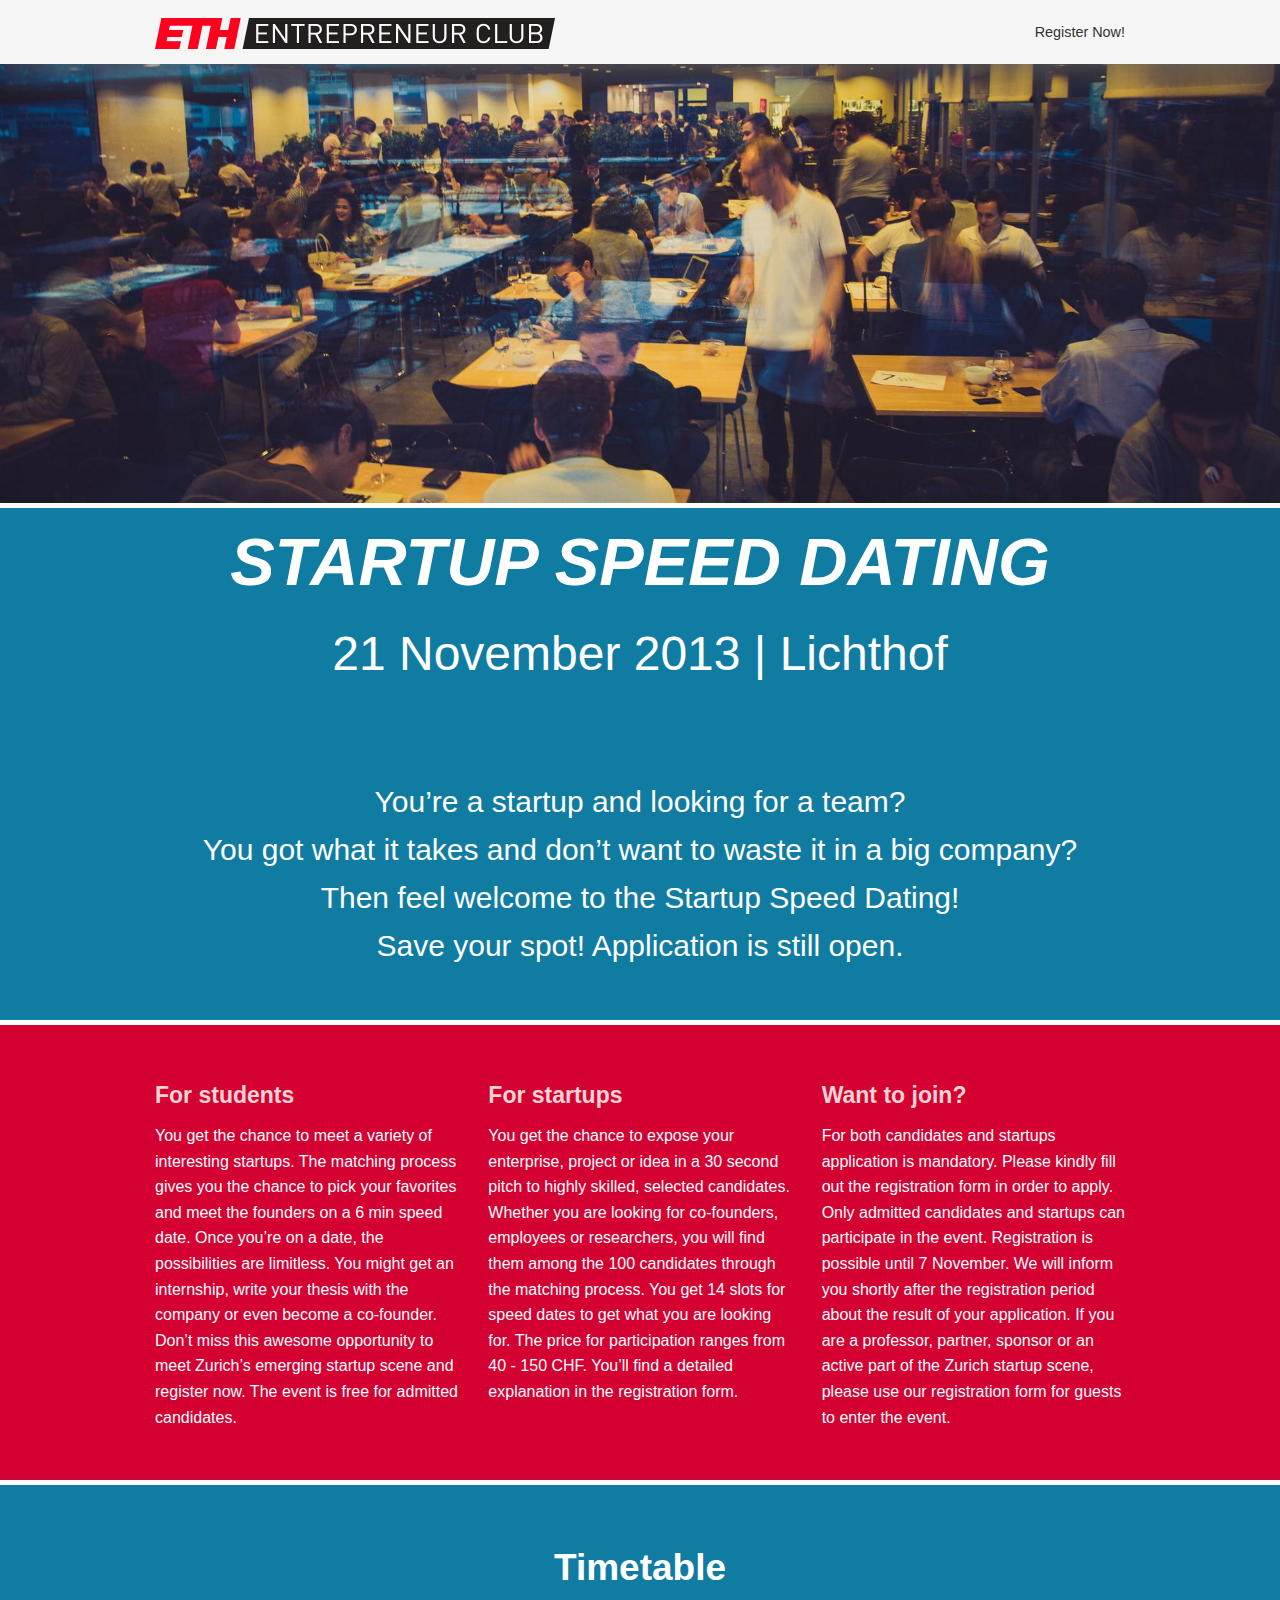
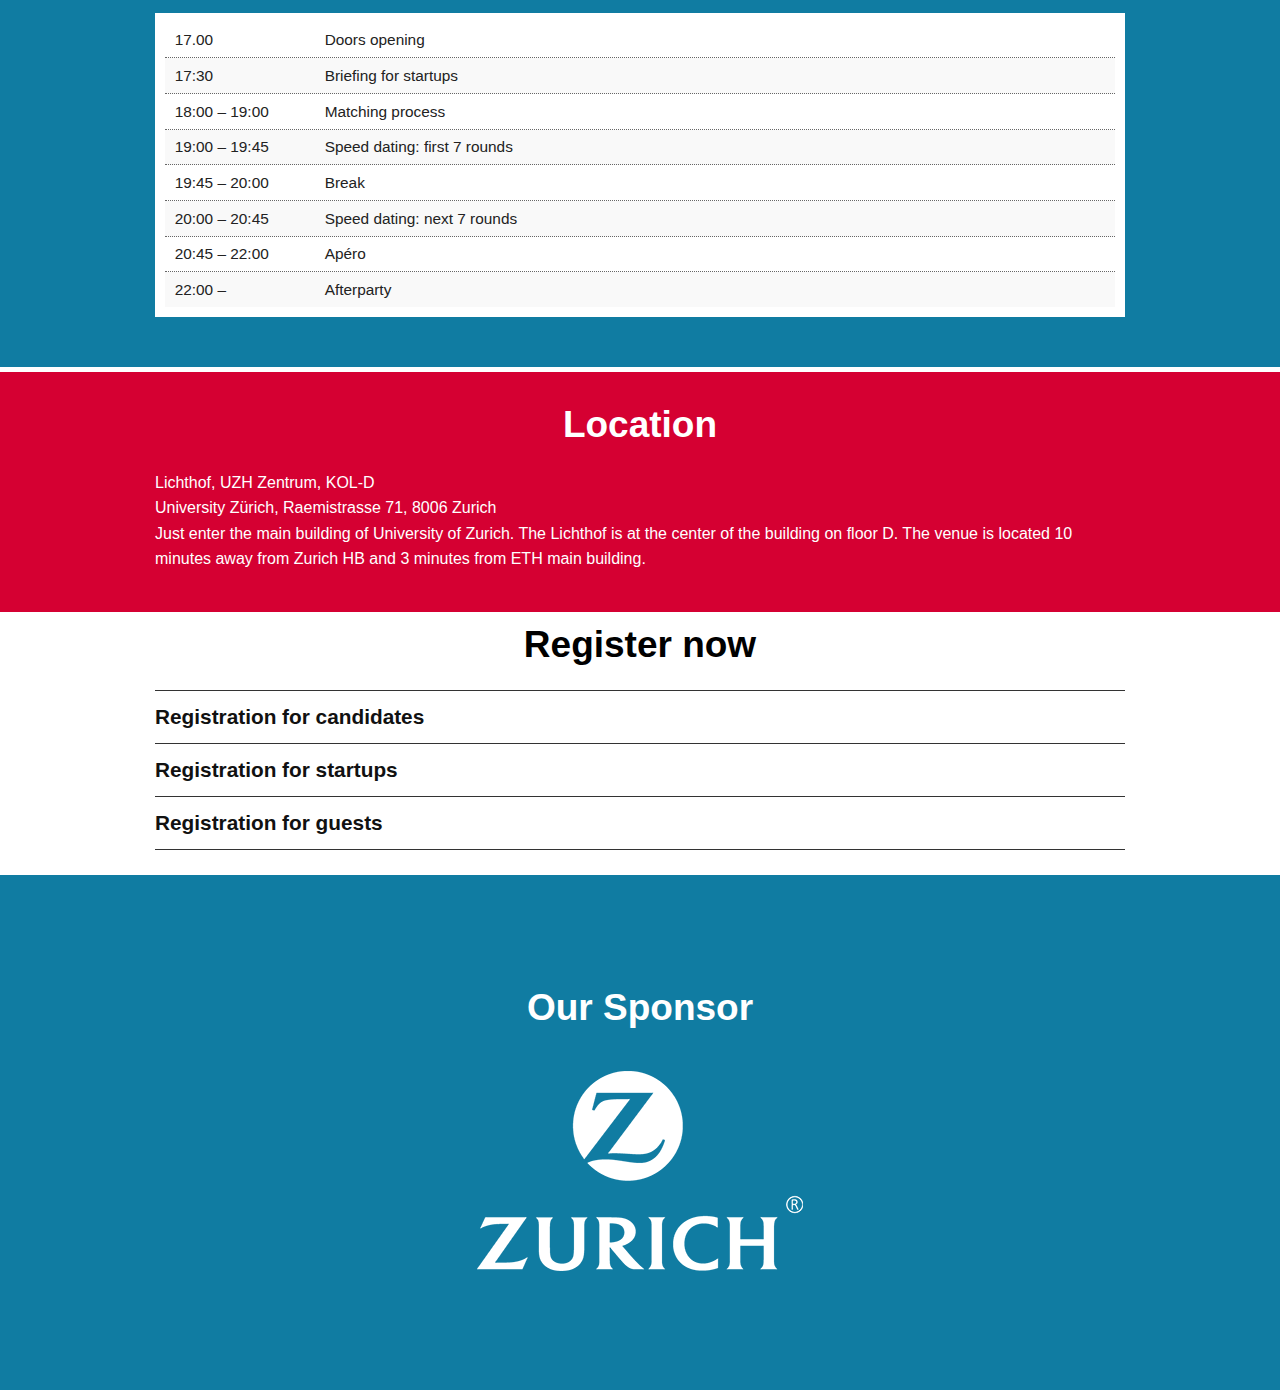
==== commit 8e702229: "logo edit, dummy forms added, some styles" ====
--- a/Startup Speed Dating.html
+++ b/Startup Speed Dating.html
@@ -6,8 +6,9 @@
     <meta name="viewport" content="width=device-width, initial-scale=1">
     <link href="./files/css" rel="stylesheet" type="text/css">
 
-	  <link href="./files/style.css" media="screen, projection" rel="stylesheet" type="text/css">
-	  <link href="./files/screen.css" media="screen, projection" rel="stylesheet" type="text/css">
+    <link href="./files/style.css" media="screen, projection" rel="stylesheet" type="text/css">
+    <link href="./files/screen.css" media="screen, projection" rel="stylesheet" type="text/css">
+    
   <link href="./files/print.css" media="print" rel="stylesheet" type="text/css">
   <!--[if IE]>
       <link href="/stylesheets/ie.css" media="screen, projection" rel="stylesheet" type="text/css" />
@@ -22,8 +23,7 @@
 	                <!--ul class="top-menu-grid small-block-grid-2"-->
 	                <div class="top-menu-grid">
 		                <ul>
-							<li><h1><a href="http://www.entrepreneur-club.org/"><img class="logo" src="./files/logo.png" alt=""></a></h1></li>
-							<li><h1><a href="http://www.uzh-startuppers.ch/"><img class="logo" src="./files/SU_Logo_new.png" alt=""></a></h1></li>
+							<li><h1><a href="http://www.entrepreneur-club.org/"><img class="logo" src="./files/logos/ec-logo.png" alt=""></a></h1></li>
 		                </ul>
 	            	</div>
 	            <!--section class="top-bar-section"-->
@@ -42,7 +42,7 @@
 
 
 	<div class="superrow">
-		<img src="files/ssd_cropped.jpg" width=100% alt="SSD photo">
+		<img src="files/ssd_cropped.jpg" width="100%" alt="SSD photo">
 		<div class="large-12 columns">
 			<div class="title">
 				<h1 style="font-size:50pt"><i>Startup Speed Dating</i></h1>
@@ -128,7 +128,7 @@
                             Registration for candidates<span class="entypo-right-open-big right"></span>
                         </a>
                         <div class="event-description large-12">
-                            <iframe src="https://docs.google.com/forms/d/10zss_IvpJaOxNbuhpVlUQ2aslgVlmh44h9sASKA6pPc/viewform?embedded=true" width="100%" height="900" frameborder="0" marginheight="0" marginwidth="0">Loading...</iframe>
+                            <iframe src="https://docs.google.com/forms/d/1VtJ6yIr6y84iihL5a-pZkNHTPhlELmbvxAQETdBE50g/viewform?embedded=true" class="reg-form" frameborder="0" marginheight="0" marginwidth="0">Loading...</iframe>
                         </div>
                     </li>
                     <li>
@@ -136,7 +136,7 @@
                             Registration for startups<span class="entypo-right-open-big right"></span>
                         </a>
                         <div class="event-description large-12">
-                            <iframe src="https://docs.google.com/forms/d/1XkVArkl1pDTIP8gUMyYRKeR48_FsV2j8qcrJqpVw-xs/viewform?embedded=true" width="100%" height="900" frameborder="0" marginheight="0" marginwidth="0">Loading...</iframe>
+                            <iframe src="https://docs.google.com/forms/d/1VtJ6yIr6y84iihL5a-pZkNHTPhlELmbvxAQETdBE50g/viewform?embedded=true" class="reg-form" frameborder="0" marginheight="0" marginwidth="0">Loading...</iframe>
                         </div>
                     </li>
                     <li>
@@ -144,7 +144,7 @@
                             Registration for guests<span class="entypo-right-open-big right"></span>
                         </a>
                         <div class="event-description large-12">
-                            <iframe src="https://docs.google.com/forms/d/1jUVymLSJpZ0o6F2Ok78H2ZUnIYTDpMO6RHw9jpWua1U/viewform?embedded=true" width="100%" height="900" frameborder="0" marginheight="0" marginwidth="0">Loading...</iframe>
+                            <iframe src="https://docs.google.com/forms/d/1VtJ6yIr6y84iihL5a-pZkNHTPhlELmbvxAQETdBE50g/viewform?embedded=true" class="reg-form" frameborder="0" marginheight="0" marginwidth="0">Loading...</iframe>
                         </div>
                     </li>
                 </ul>
@@ -154,33 +154,12 @@
 	<div class="sponsors superrow blue-background">
 		<div class="row ">
 				<div class="large-12 columns">
-					<h2>Our Sponsors</h2>
-<!-- 					<ul class="large-grid-3 small-block-grid-3 logos-aligned">
-						<li><img src="./files/Standortförderung_Logo_white.png" alt=""></li>
-						<li><img src="./files/Marc_Brandis_white.png" alt=""></li>
-						<li><img src="./files/R-3-companies_white.png" alt=""></li>
-						<li><img src="./files/swisscom_white.png" alt=""></li>
-						<li><img src="./files/walderwyss_white.png" alt=""></li>
-						<li><img src="./files/NZZ_Campus_white.png" alt=""></li>
-						<li><img src="./files/Technopark.png" alt=""></li>
-					</ul> -->
+					<h2>Our Sponsor</h2>
 					<div>
-						<table class="simple-table">
-						<tr>
-						<td><img src="./files/Standortfoerderung_Logo_white.png" alt=""></td>
-						<td><img src="./files/Marc_Brandis_white.png" alt=""></td>
-						<td><img width="40%" src="./files/R-3-companies_white.png" alt=""></td>
-						</tr>
-						<tr>
-						<td><img width="40%" src="./files/swisscom_white.png" alt=""></td>
-						<td><img src="./files/walderwyss_white.png" alt=""></td>
-						<td><img src="./files/NZZ_Campus_white.png" alt=""></td>
-						</tr>
-						<tr>
-						<td></td>
-						<td><img src="./files/Technopark.png" alt=""></td>
-						<td></td>
-						</tr>
+						<table class="simple-table" id="sponsors">
+                                                    <tr>
+                                                        <td><img src="./files/logos/zurich-white.png" alt="Zurich Insurance Group"></td>
+                                                    </tr>
 						</table>
 					</div>
 				</div>
@@ -208,8 +187,8 @@
 	});
     </script>
 
-<footer>
-</footer>
+<!--<footer>
+</footer>-->
 
 </body>
 </html>
--- a/files/style.css
+++ b/files/style.css
@@ -7085,3 +7085,19 @@
 .newsletter-teaser img {
   width: 100%;
 }
+
+/*************
+**Added 2014**
+**************/
+
+/* Sponsors Table */
+#sponsors tr td {
+    width: 10%;
+}
+iframe {
+    width: 100%;
+}
+.reg-form {
+    width: 100%;
+    height: 900px;
+}--- a/files/screen.css
+++ b/files/screen.css
@@ -6437,7 +6437,7 @@
 
 /* line 84, ../sass/screen.sass */
 .logo {
-  width: 200px;
+  width: 400px;
   margin-top: 0;
 }
 
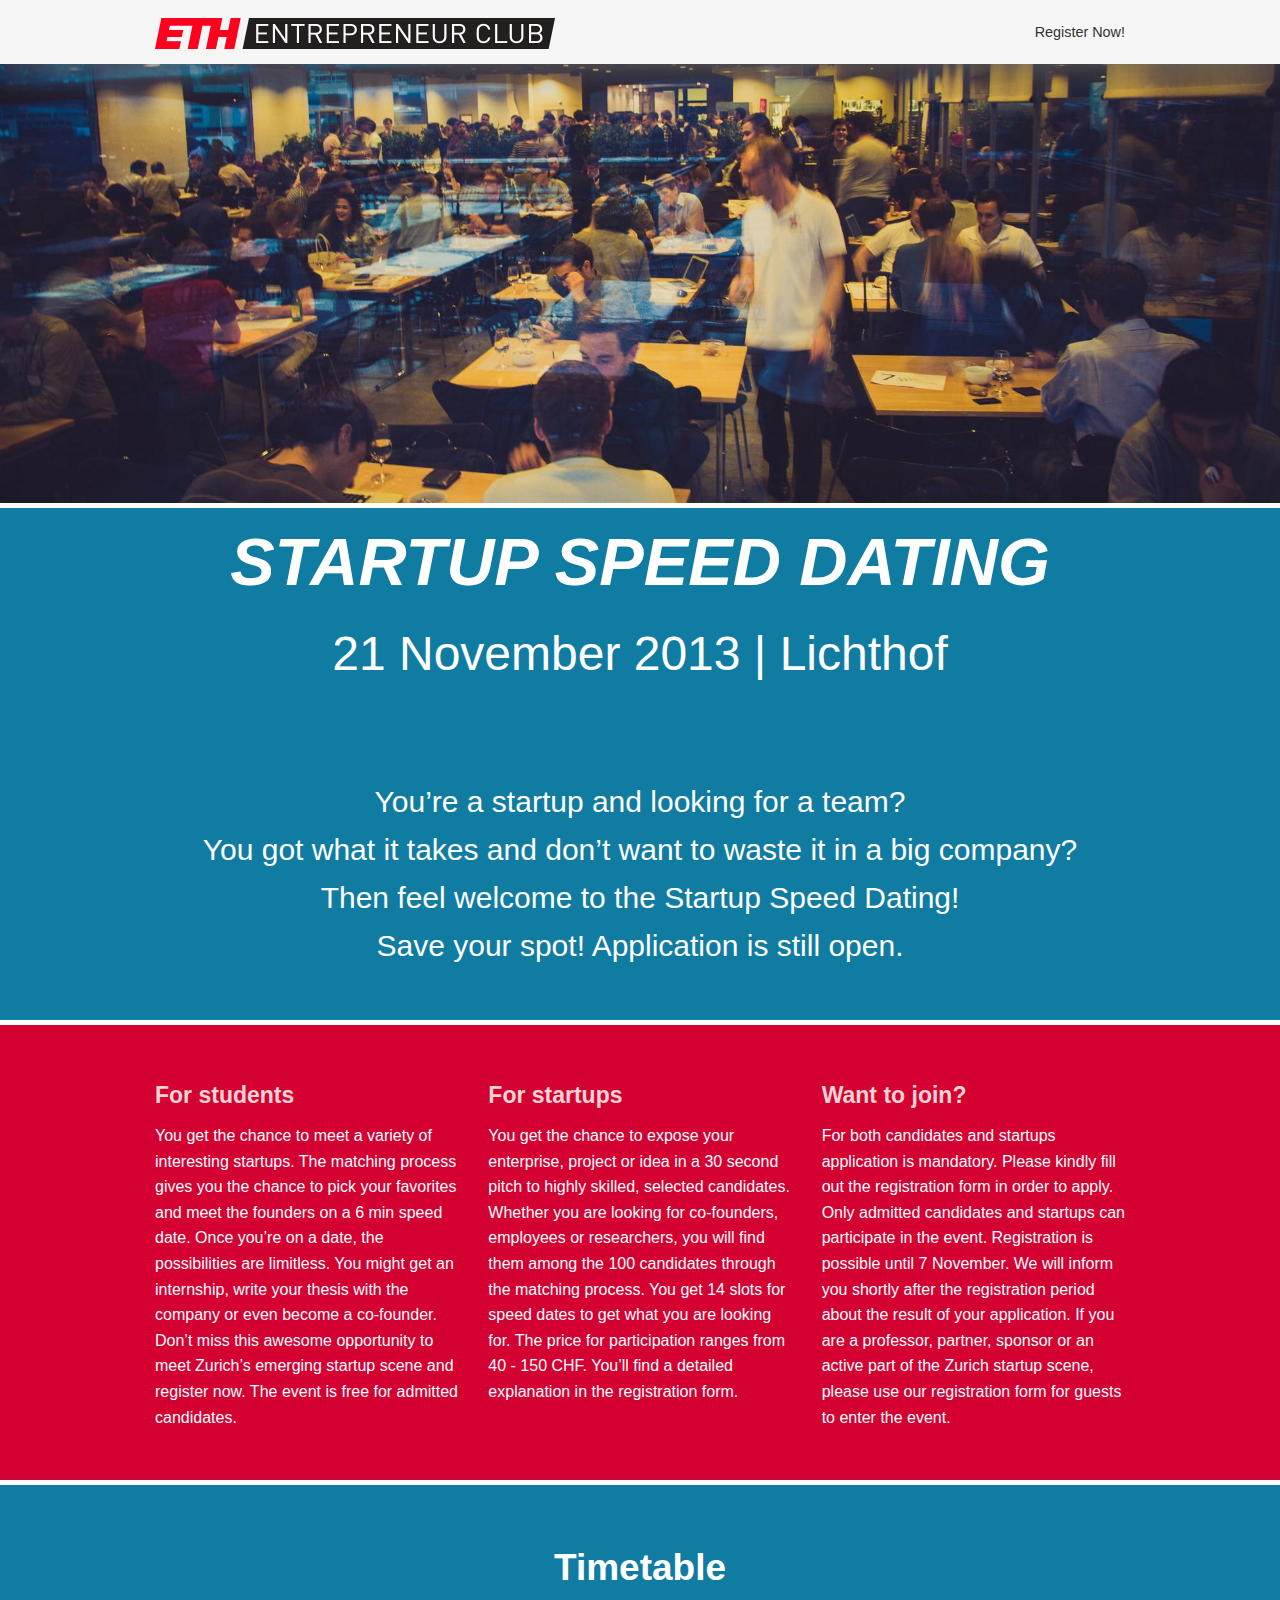
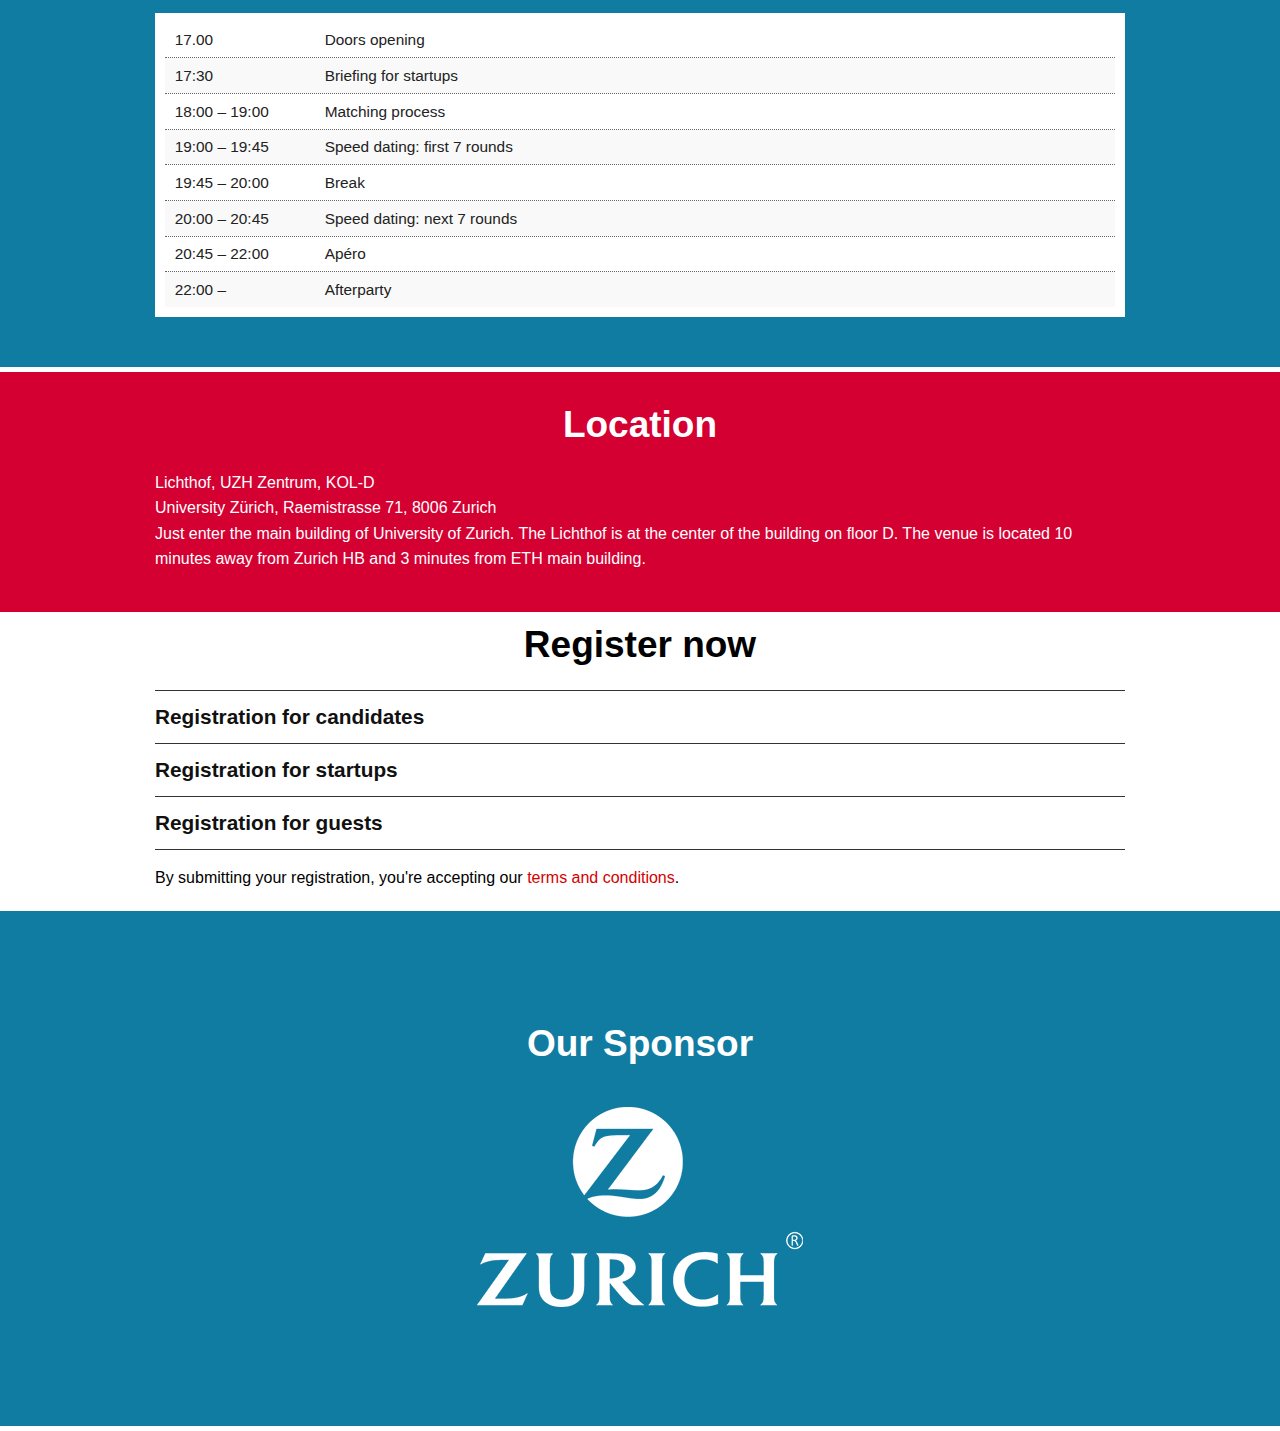
==== commit f82b3779: "added terms and conditions" ====
--- a/Startup Speed Dating.html
+++ b/Startup Speed Dating.html
@@ -149,6 +149,9 @@
                     </li>
                 </ul>
             </div>
+            <div class="terms large-12 columns">
+                    By submitting your registration, you're accepting our <a href="./files/docs/terms_and_conditions_idea_challenge.pdf" target="_blank">terms and conditions</a>.
+                </div>
         </div>
     </section>
 	<div class="sponsors superrow blue-background">
--- a/files/style.css
+++ b/files/style.css
@@ -7100,4 +7100,7 @@
 .reg-form {
     width: 100%;
     height: 900px;
+}
+.terms {
+    margin-bottom: 20px;
 }